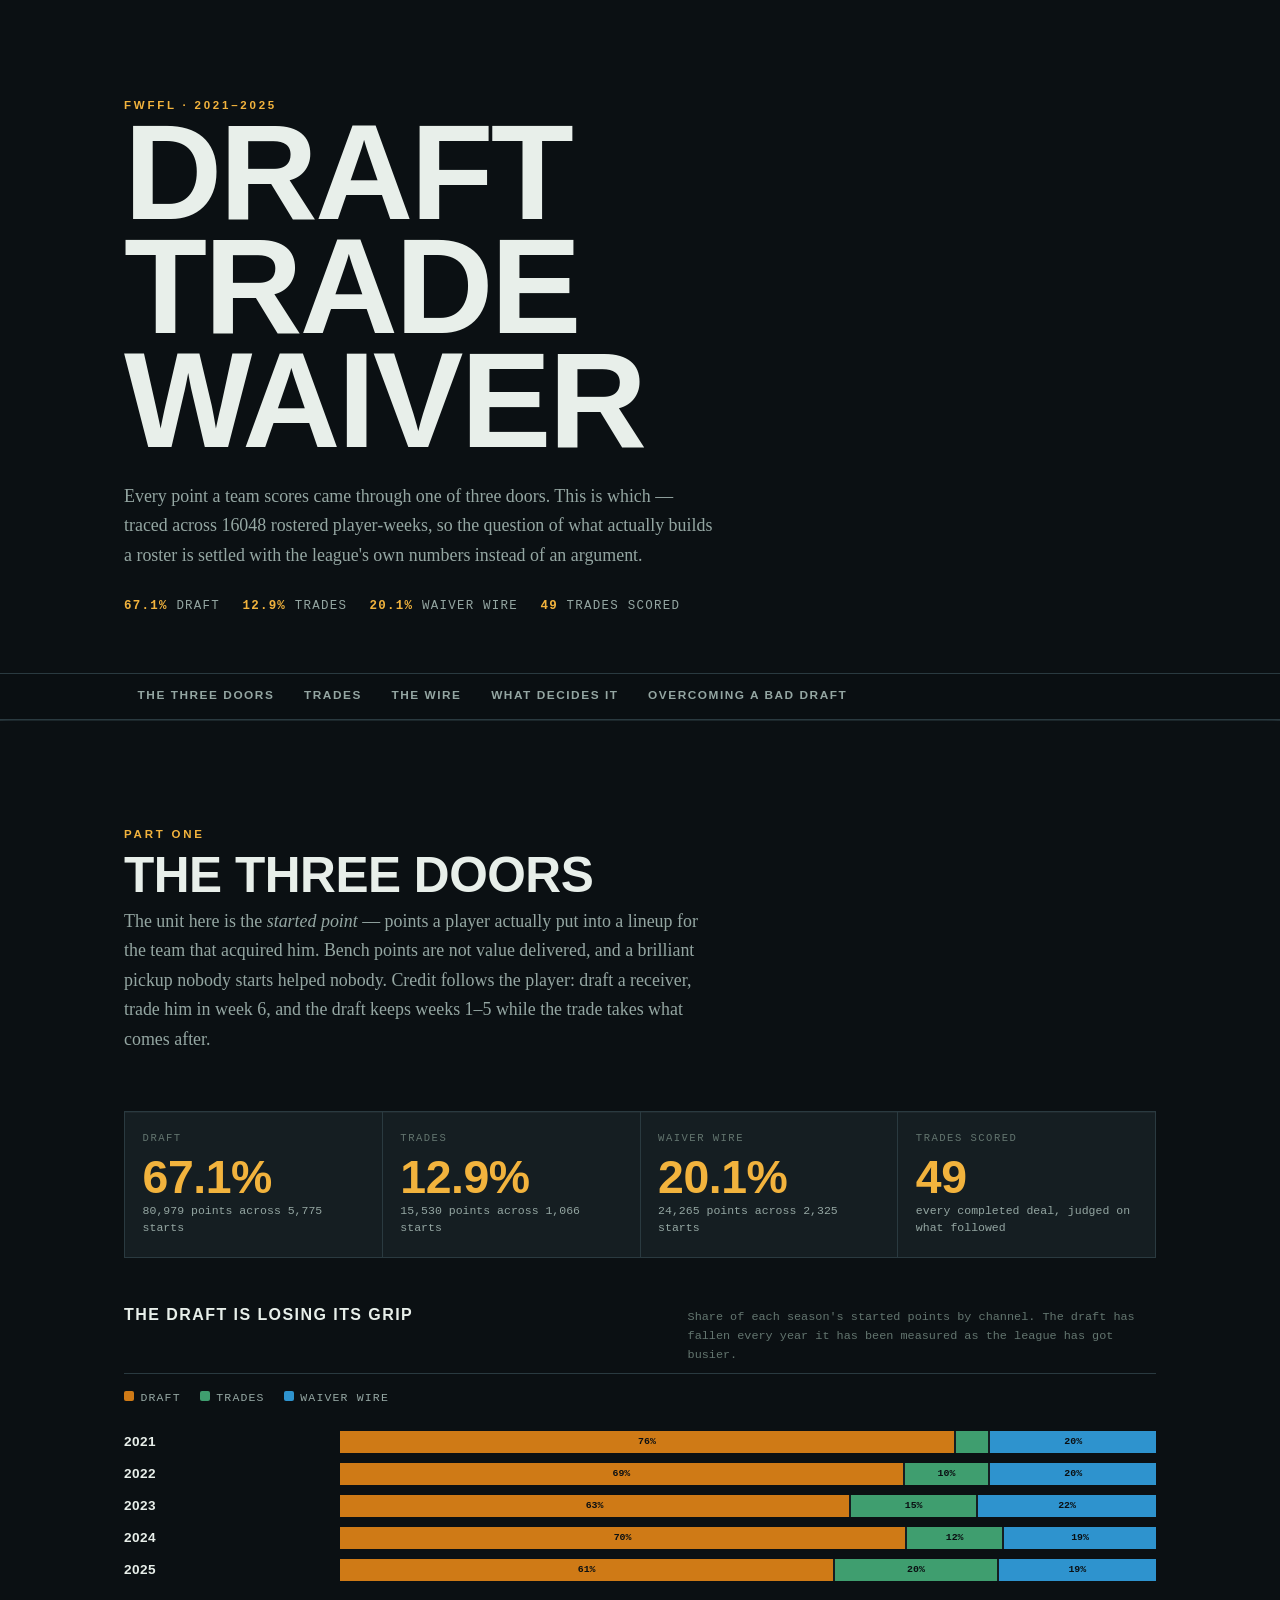
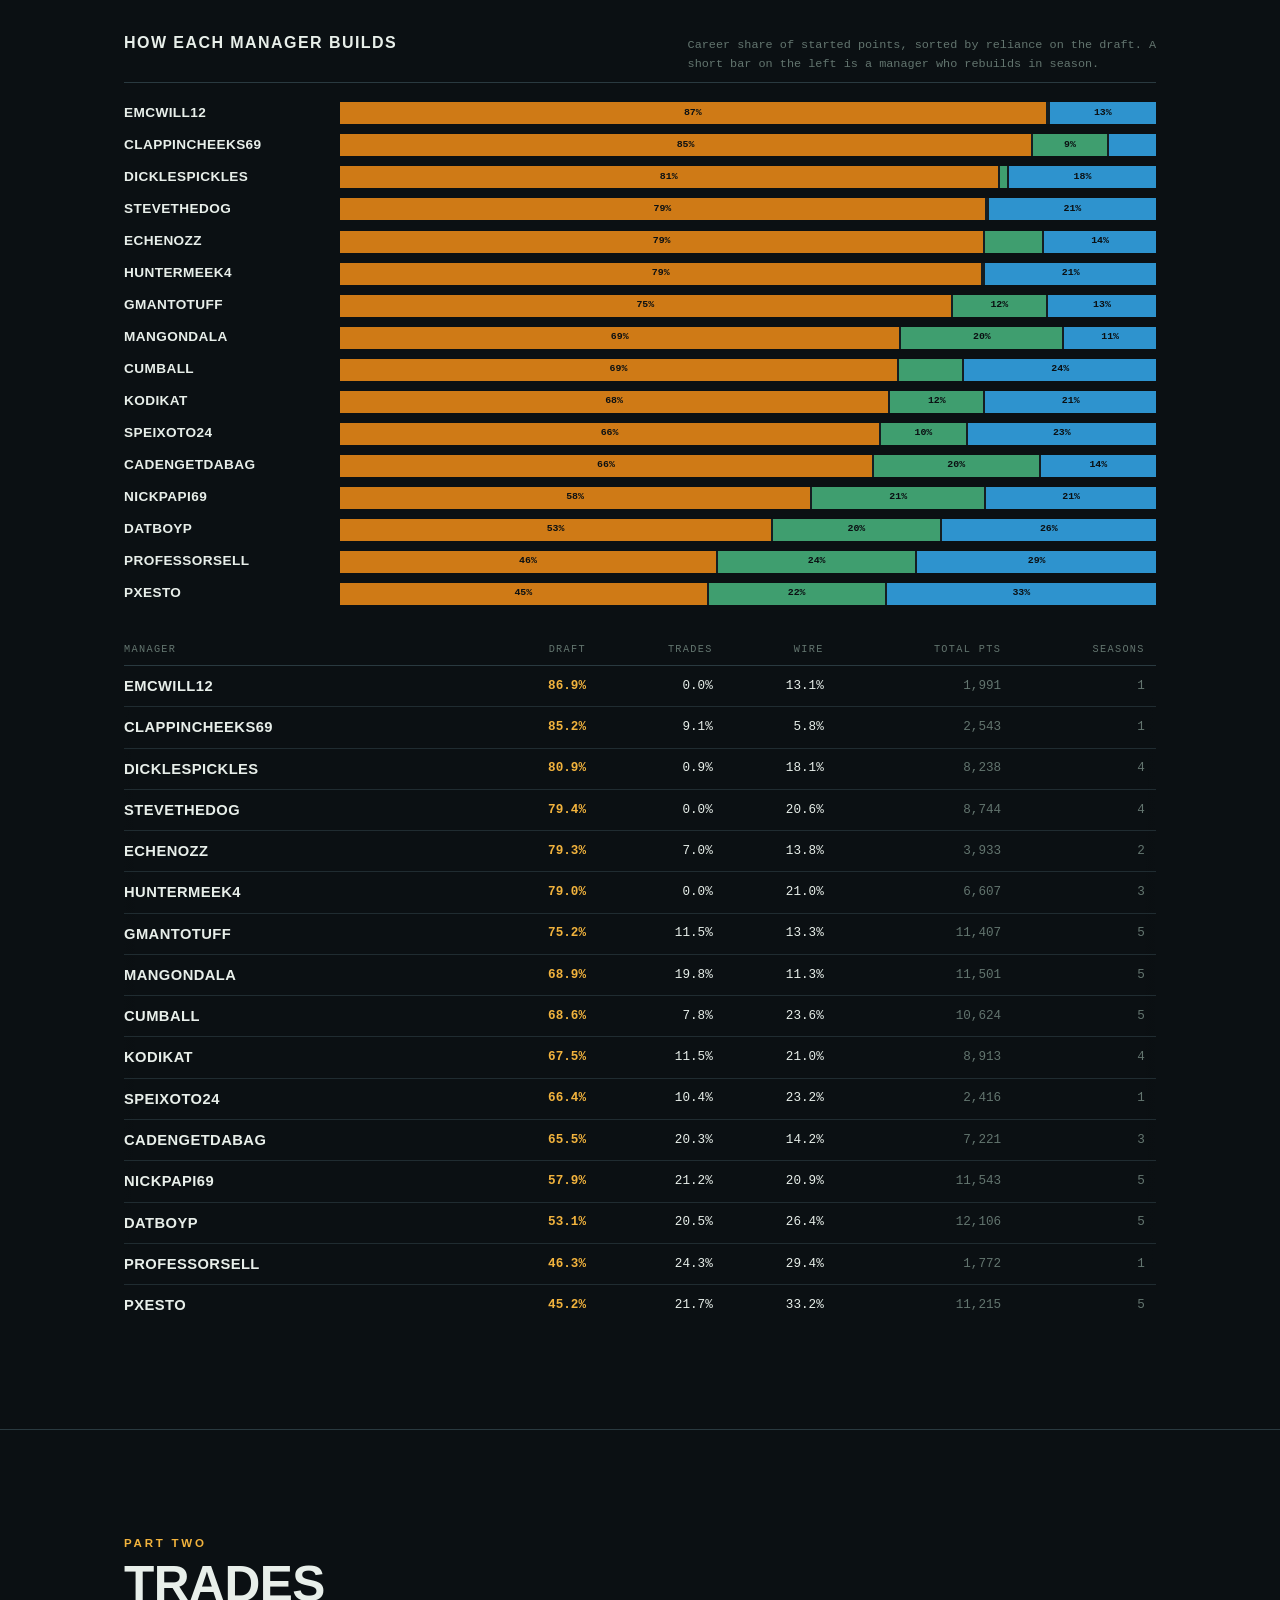
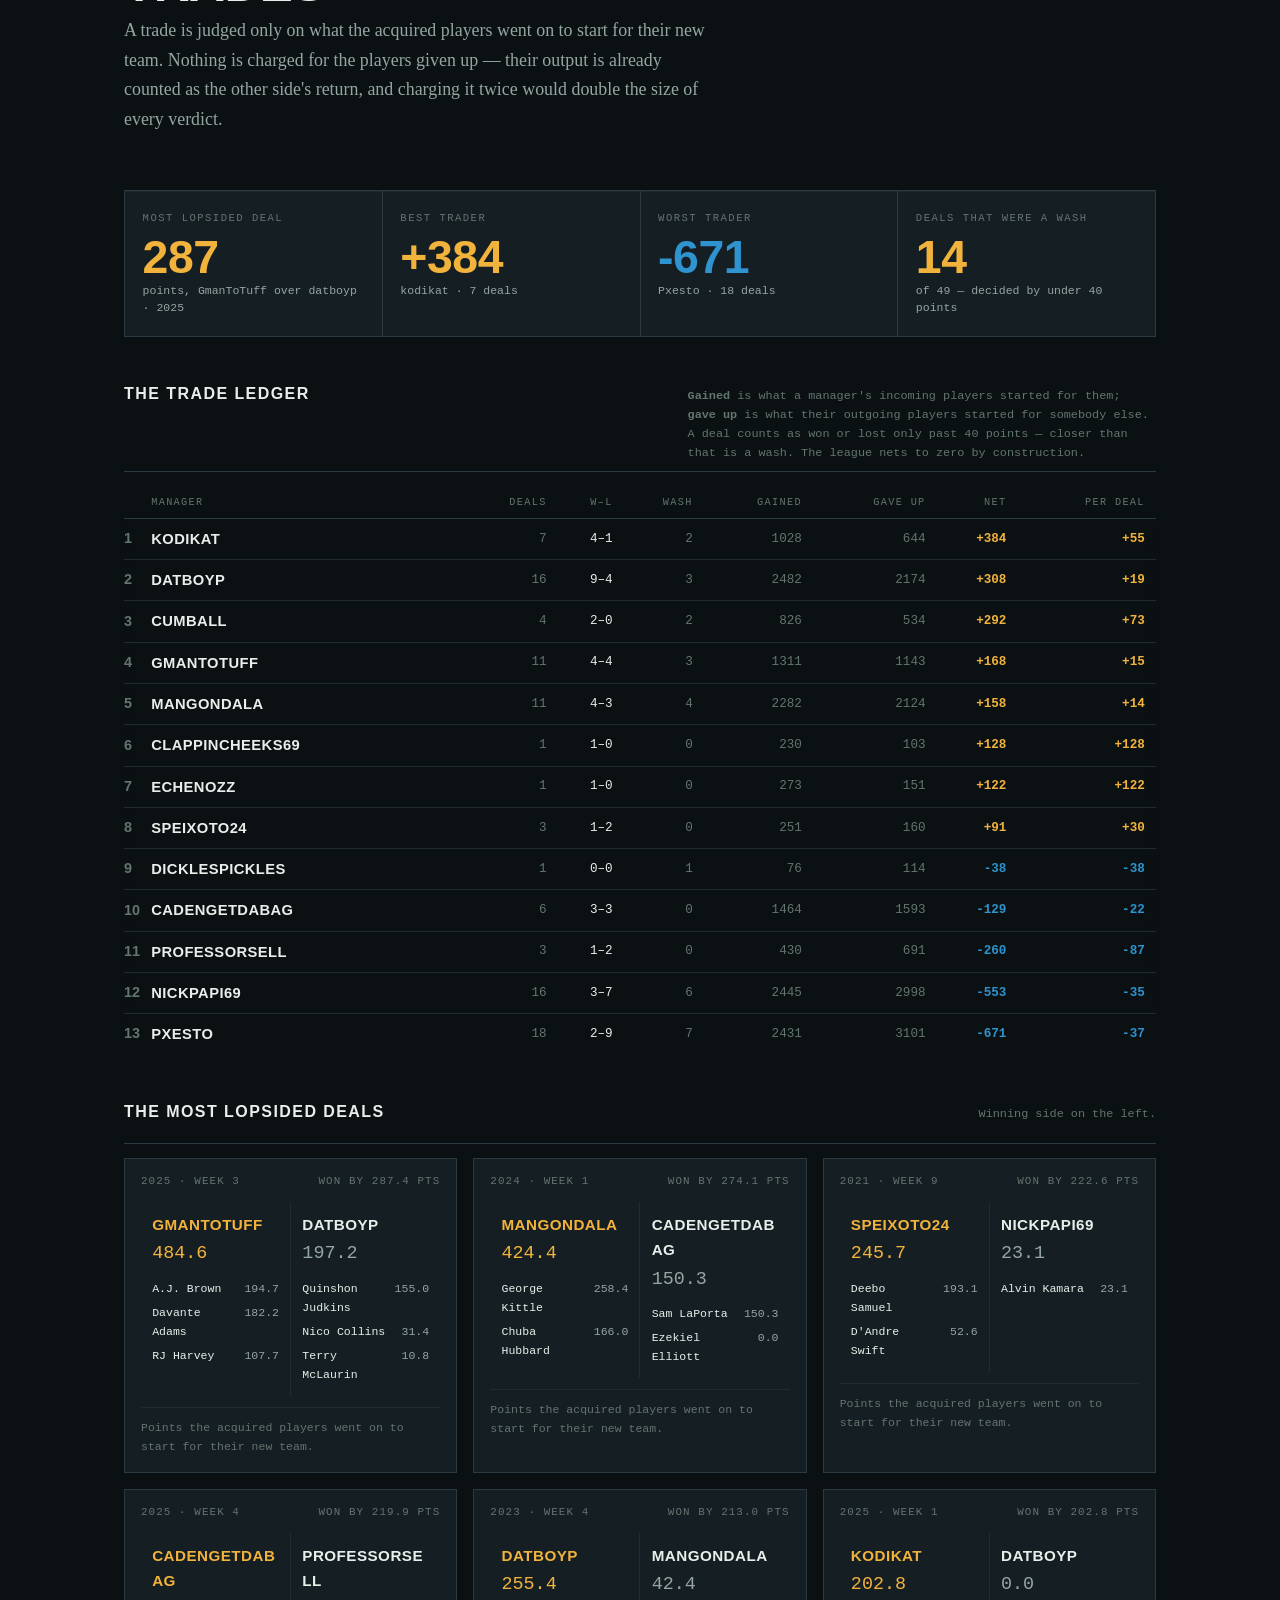
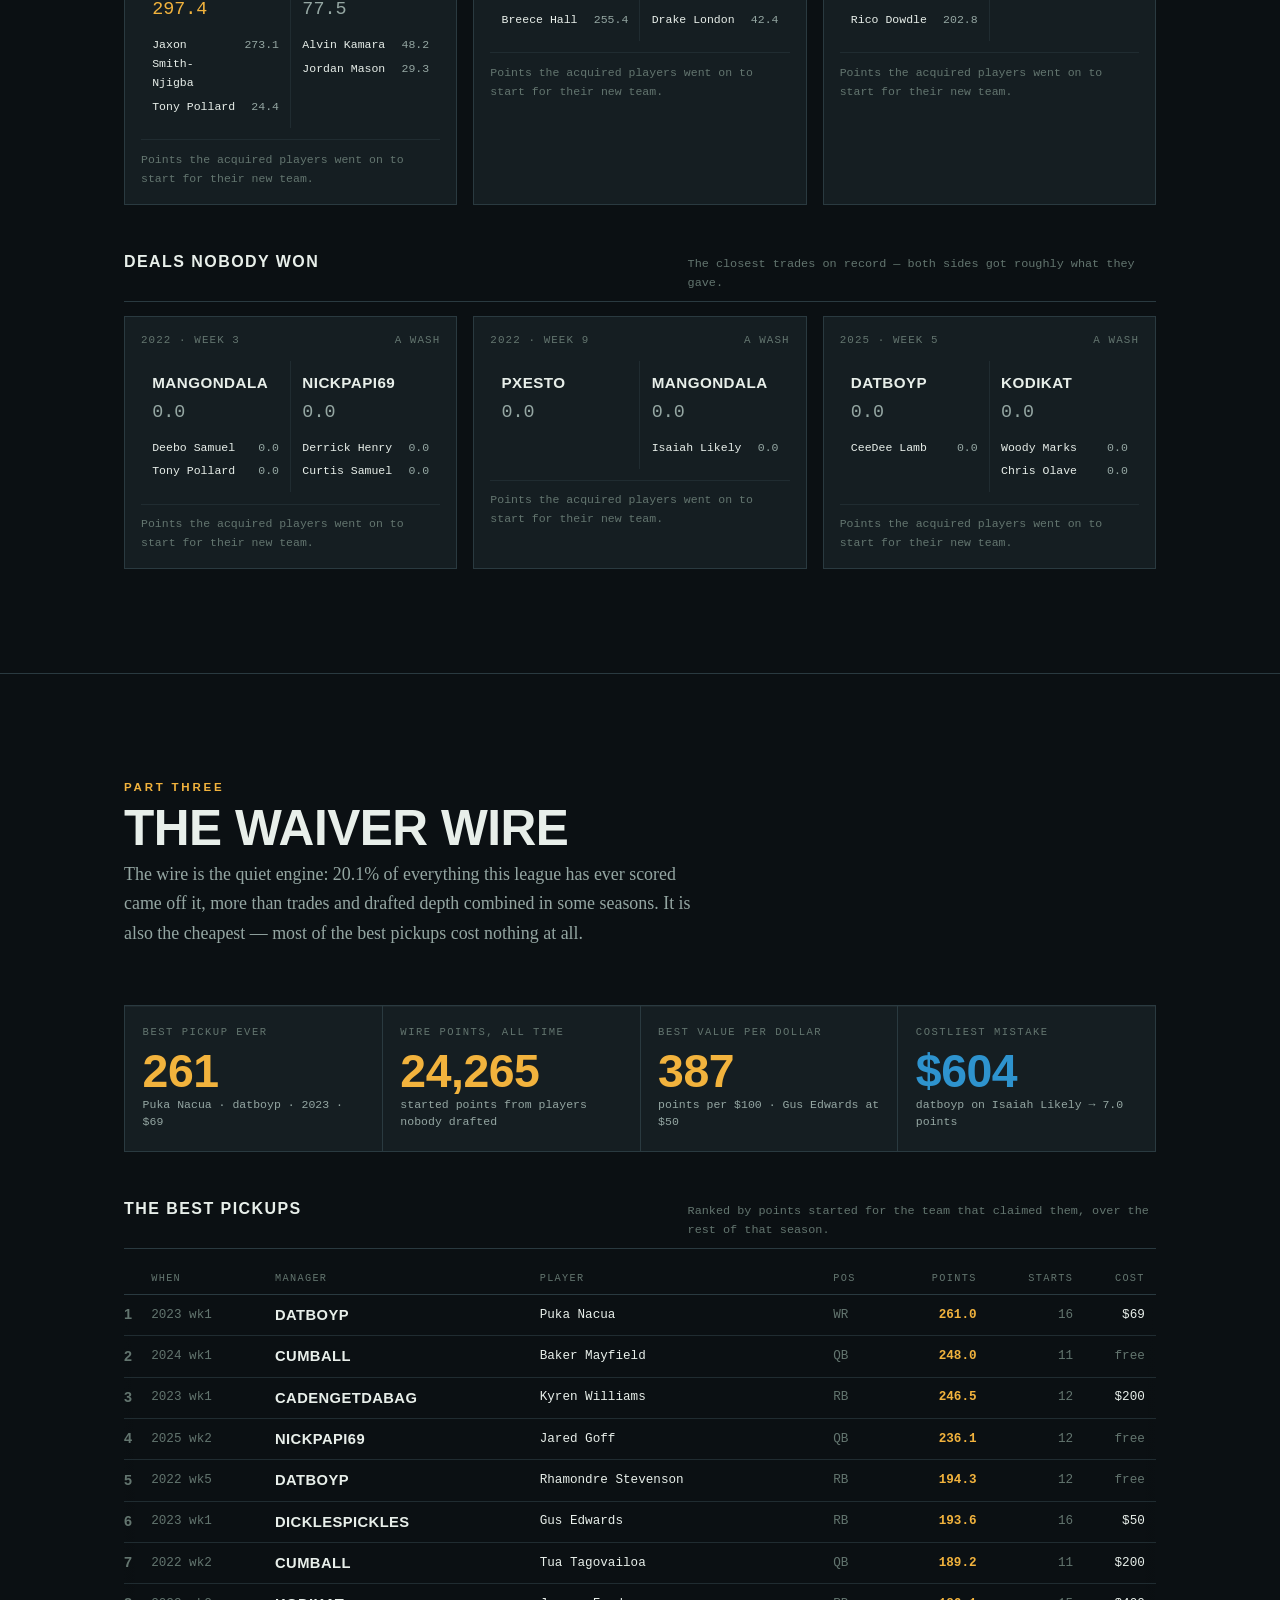
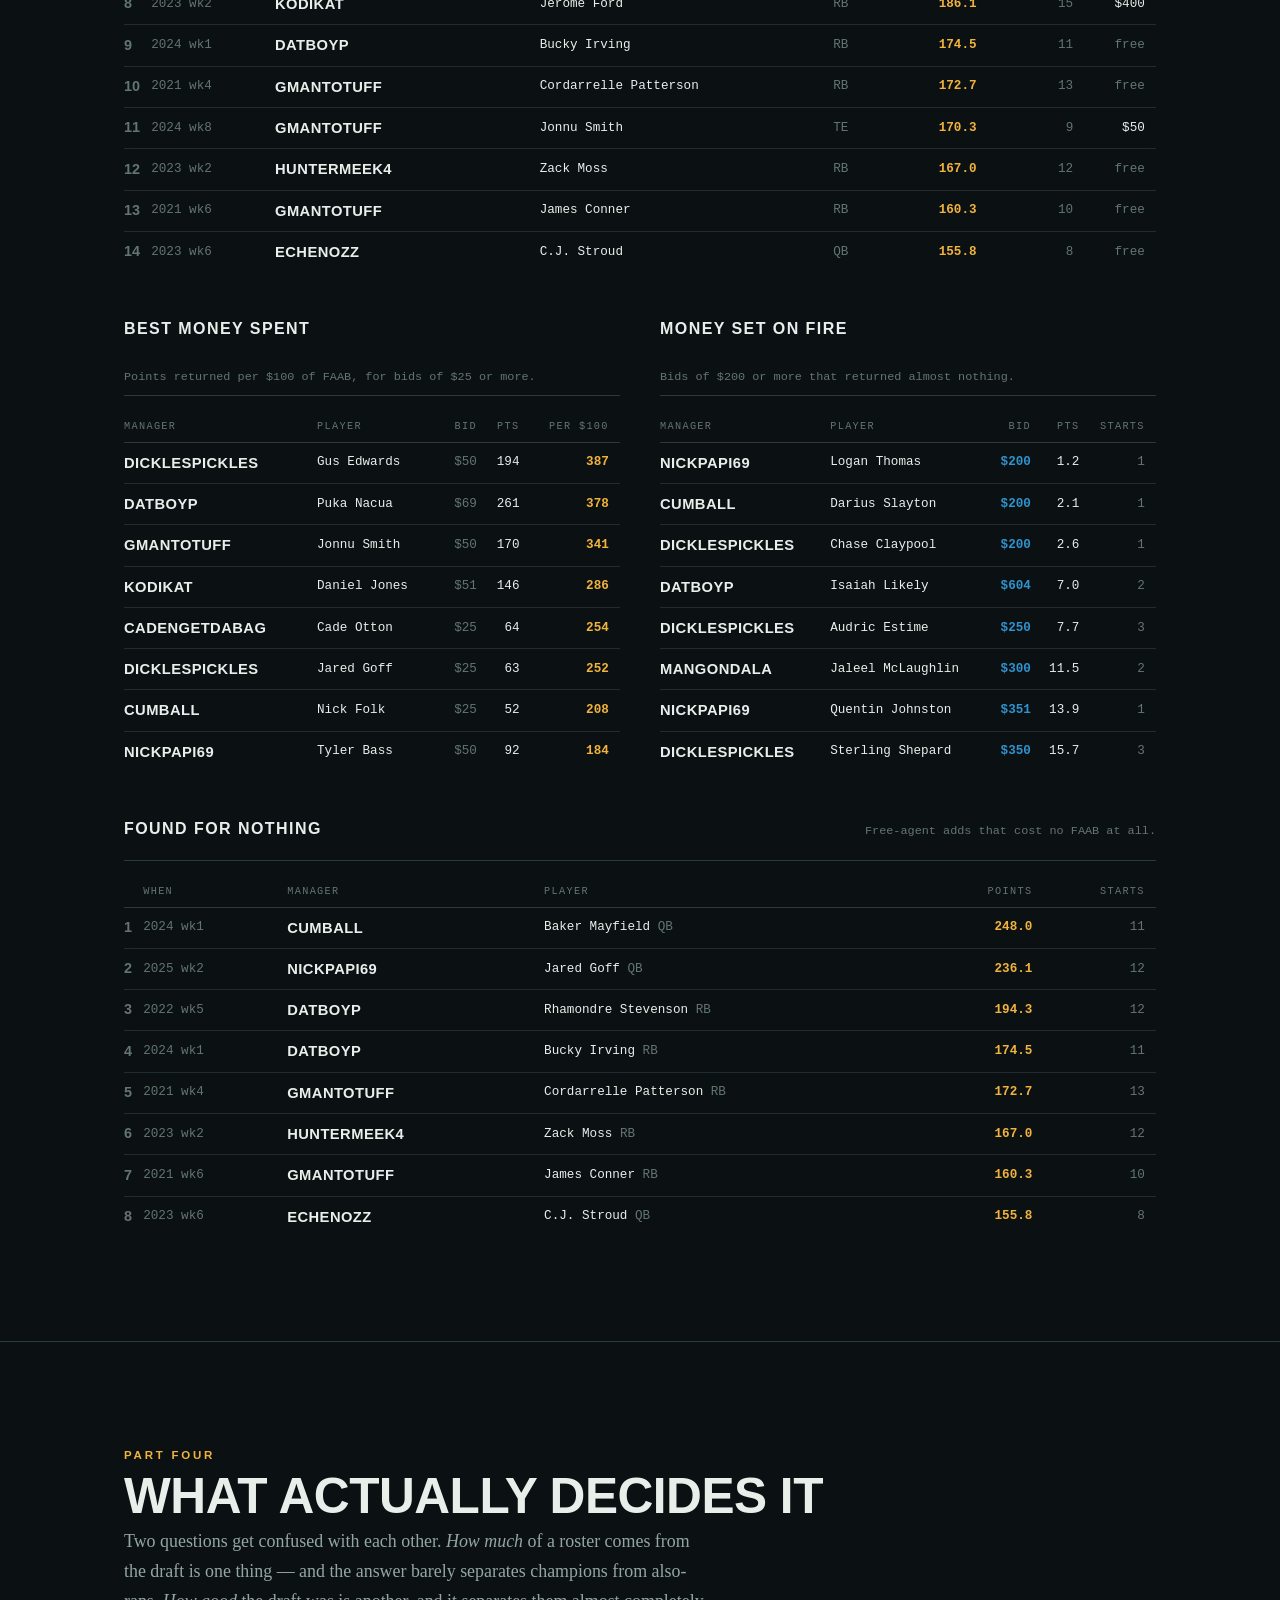
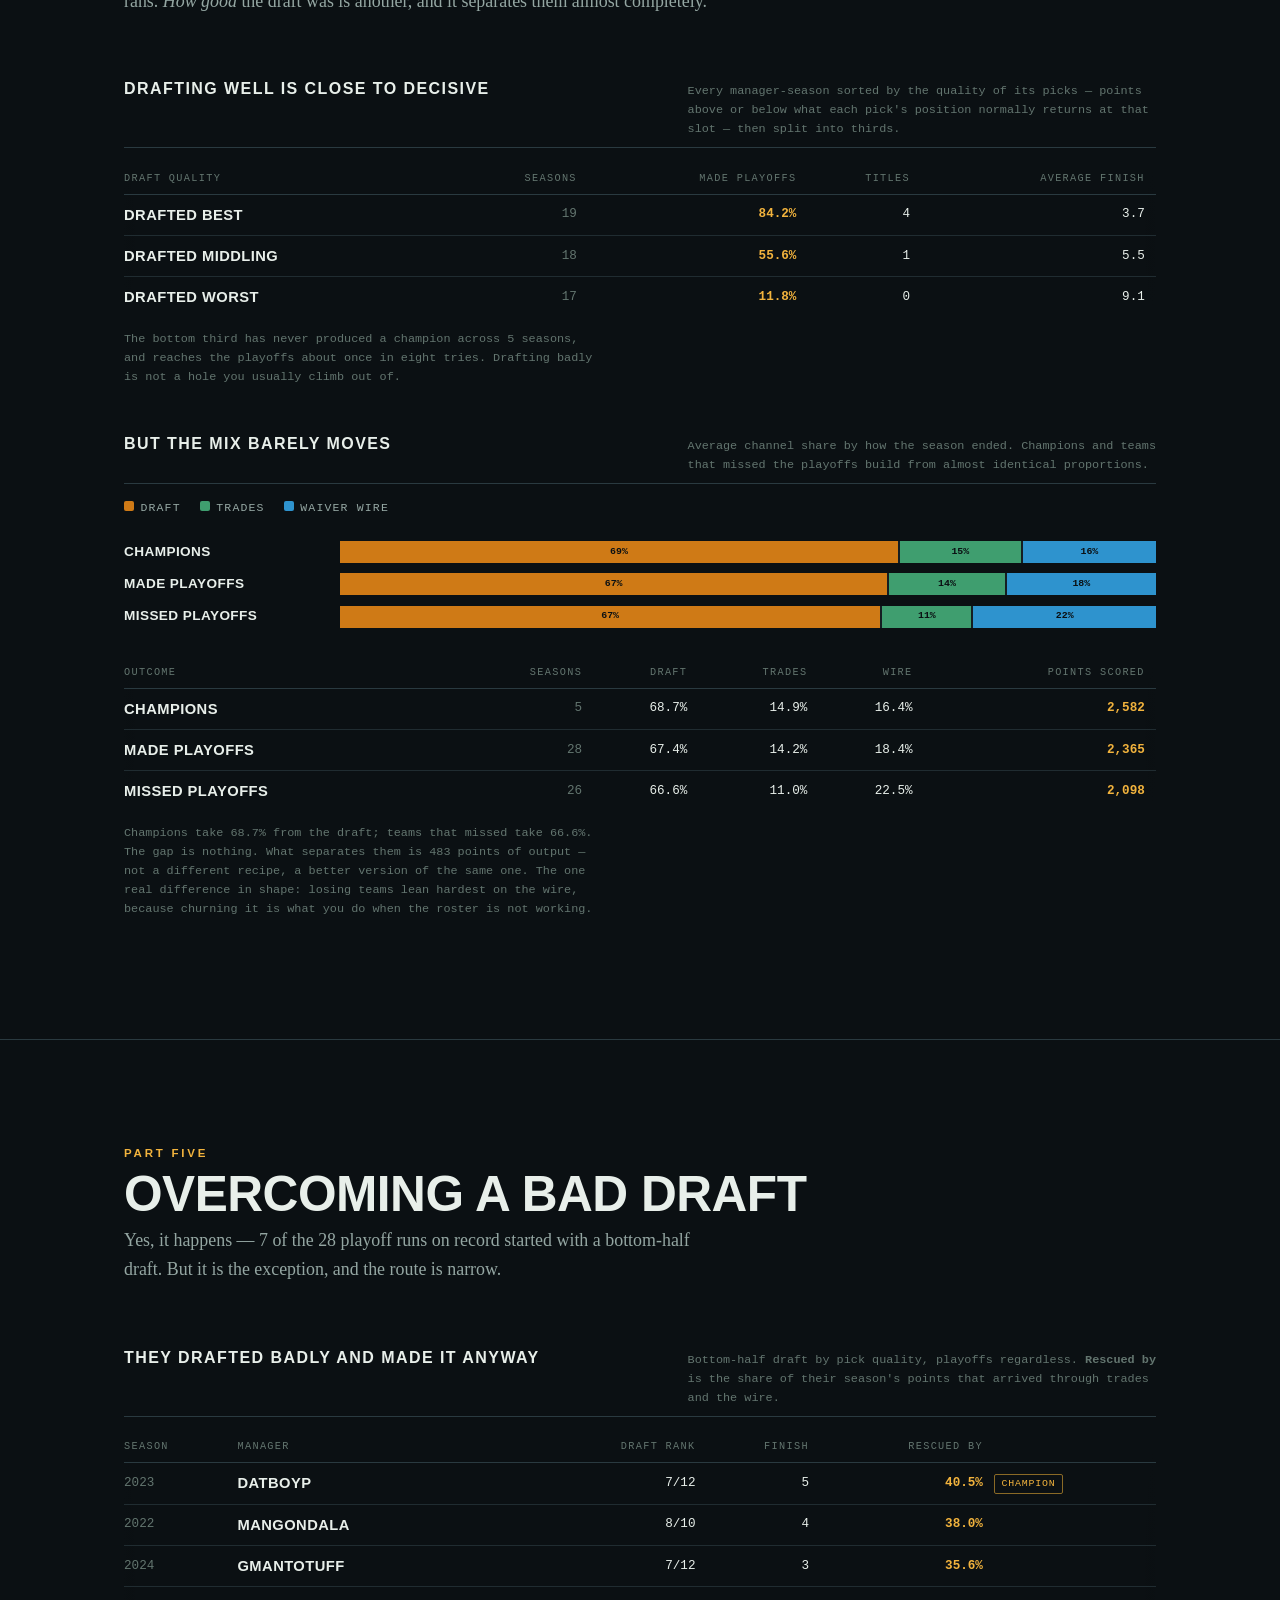
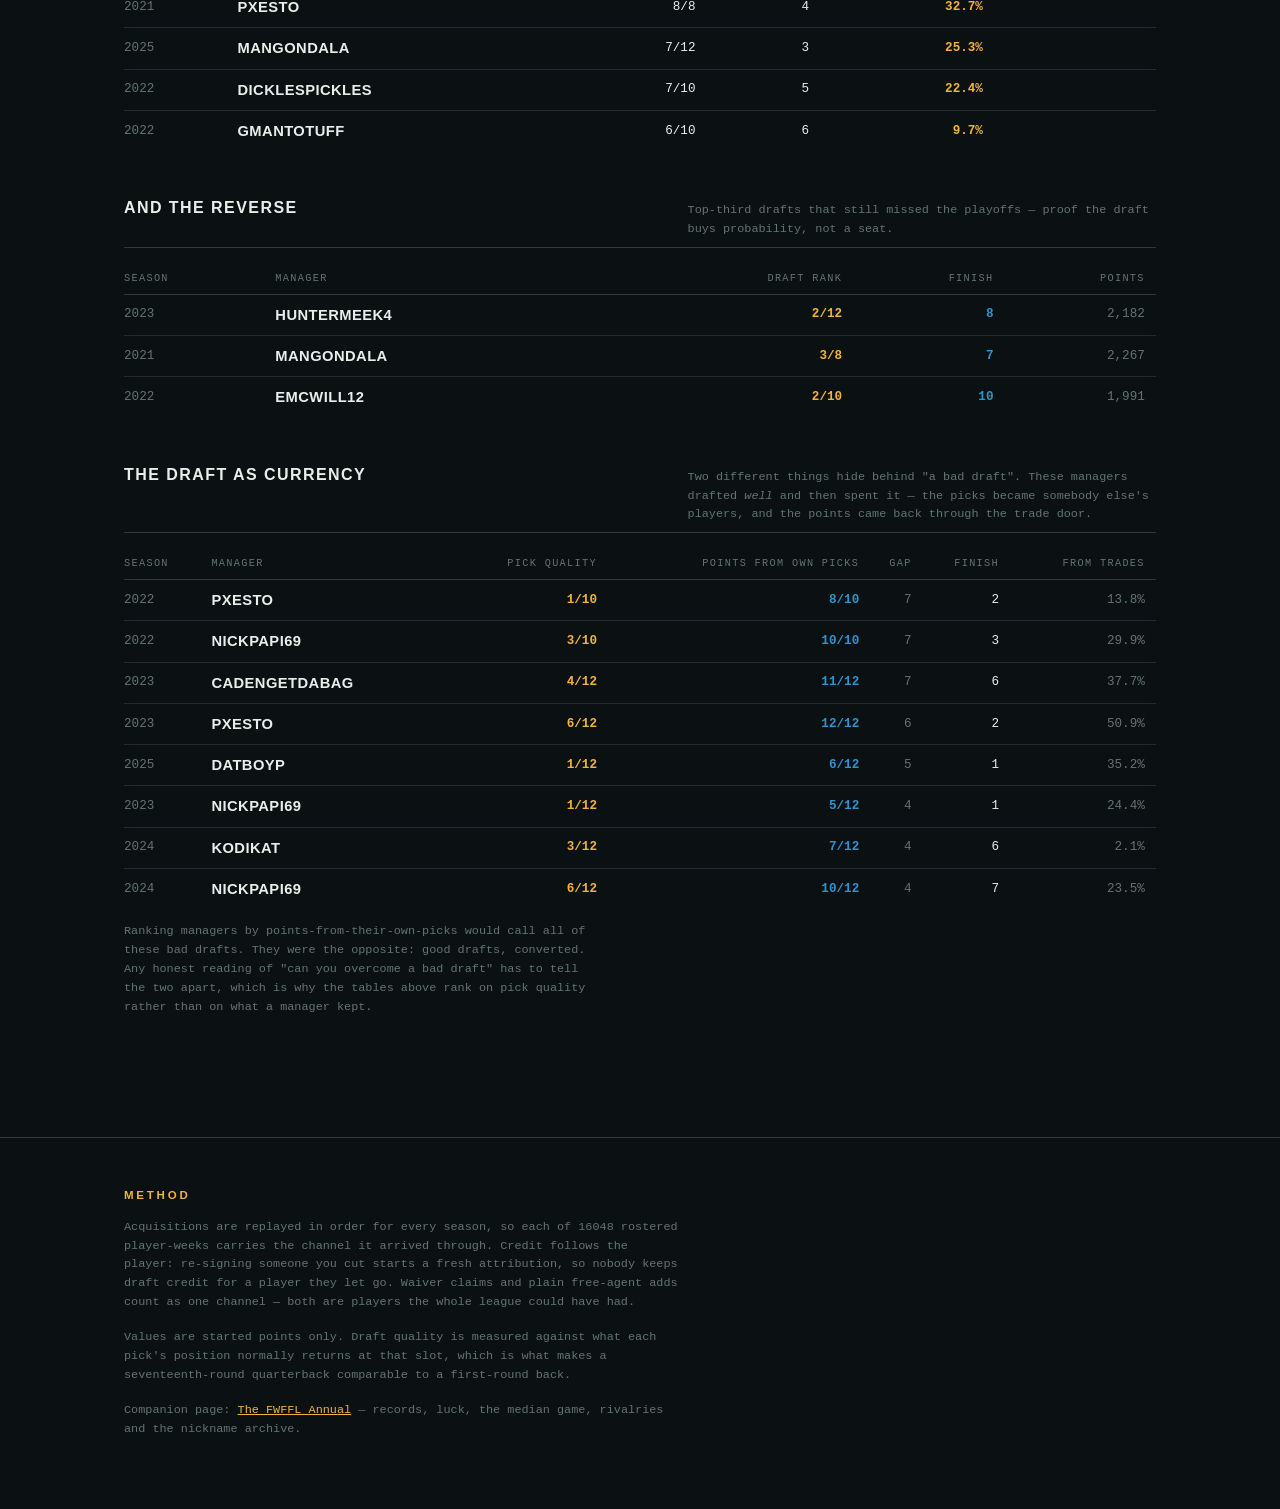
==== docs/building/index.html @ 13bde67d "Add the roster-building page: draft, trades and the waiver wire Replays every season's acquisitions " ====
<!doctype html>
<html lang="en">
<head>
<meta charset="utf-8">
<title>Draft, Trade, Waiver</title>
<meta name="viewport" content="width=device-width, initial-scale=1">
<style>/* ==========================================================================
   FWFFL Annual — one material: a stadium at night.

   Chalk on a green-black ground, championship gold used only where something
   was actually won. This is deliberately single-theme rather than an omission:
   there is no light palette and no `prefers-color-scheme` branch, so the page
   looks the same on every device regardless of the viewer's system setting.

   Because nothing here reacts to the host, every colour — the body background
   included — is painted explicitly from a token. A transparent body would
   borrow the host's ground and put dark text on white.
   ========================================================================== */

:root {
  color-scheme: dark;

  --ground: #0b1013;
  --panel: #151e22;
  --panel-2: #1d282d;
  --line: #2a3a40;
  --line-soft: #202c31;

  --ink: #e8efea;
  --ink-2: #94a6a2;   /* green-biased grey, chosen to sit in the same family */
  --ink-3: #63756f;

  --gold: #f2b33d;
  --gold-dim: #8a6a26;

  /* The three doors a player can come through. Validated as a categorical set
     against the panel surface: adjacent pairs clear the CVD floor, and every
     segment is directly labelled so colour is never the only encoding. */
  --draft: #cf7a16;
  --trade: #3f9e6f;
  --wire: #2e93ce;

  --warm: #cf7a16;    /* diverging pole: above expectation, lucky, ahead */
  --cool: #2e93ce;    /* diverging pole: below expectation, unlucky, behind */
  --mid: #6b7a7e;     /* neutral midpoint */

  --shadow: 0 1px 0 rgb(255 255 255 / 4%) inset;
  --edge: rgb(0 0 0 / 35%);   /* scroll-affordance shadow */

  --measure: 66ch;
  --gutter: clamp(1rem, 4vw, 2.75rem);

  --display: "Helvetica Neue", "Arial Narrow", Arial, system-ui, sans-serif;
  --body: Georgia, "Iowan Old Style", "Times New Roman", serif;
  --data: ui-monospace, "SF Mono", SFMono-Regular, Menlo, Consolas, monospace;
}

* { box-sizing: border-box; }

body {
  margin: 0;
  background: var(--ground);
  color: var(--ink);
  font-family: var(--body);
  font-size: 17px;
  line-height: 1.65;
  -webkit-font-smoothing: antialiased;
}

/* --- type ---------------------------------------------------------------- */

.display,
h1, h2, h3, .eyebrow, .stat-value, .rank {
  font-family: var(--display);
  font-stretch: condensed;
  font-weight: 800;
  text-transform: uppercase;
}

h1 {
  margin: 0;
  font-size: clamp(3.2rem, 13vw, 8.5rem);
  line-height: 0.84;
  letter-spacing: -0.02em;
  text-wrap: balance;
}

h2 {
  margin: 0;
  font-size: clamp(1.9rem, 5vw, 3.1rem);
  line-height: 0.94;
  letter-spacing: -0.01em;
  text-wrap: balance;
}

h3 {
  margin: 0 0 0.6rem;
  font-size: 1rem;
  letter-spacing: 0.09em;
  color: var(--ink);
}

p { margin: 0 0 1rem; max-width: var(--measure); }

.eyebrow {
  font-size: 0.72rem;
  letter-spacing: 0.24em;
  color: var(--gold);
  font-weight: 700;
}

.lede {
  font-size: 1.12rem;
  color: var(--ink-2);
  max-width: var(--measure);
}

.note {
  font-family: var(--data);
  font-size: 0.74rem;
  line-height: 1.6;
  color: var(--ink-3);
  text-transform: none;
  max-width: var(--measure);
}

.num { font-family: var(--data); font-variant-numeric: tabular-nums; }

/* --- shell --------------------------------------------------------------- */

.wrap {
  max-width: 1120px;
  margin: 0 auto;
  padding: 0 var(--gutter);
}

.chapter {
  padding: clamp(3.5rem, 9vw, 6.5rem) 0;
  border-top: 1px solid var(--line);
}

.chapter-head {
  display: flex;
  flex-direction: column;
  gap: 0.5rem;
  margin-bottom: 2.5rem;
}

.block { margin-top: 2.75rem; }

.block-head {
  display: flex;
  align-items: baseline;
  justify-content: space-between;
  gap: 1rem;
  flex-wrap: wrap;
  margin-bottom: 0.9rem;
  padding-bottom: 0.5rem;
  border-bottom: 1px solid var(--line);
}

.block-head p { margin: 0; }

.grid-2 {
  display: grid;
  grid-template-columns: repeat(auto-fit, minmax(min(100%, 340px), 1fr));
  gap: 2.5rem;
}

/* --- hero ---------------------------------------------------------------- */

.hero {
  padding: clamp(3rem, 10vw, 6rem) 0 clamp(2rem, 6vw, 3.5rem);
}

.hero-meta {
  display: flex;
  flex-wrap: wrap;
  gap: 0.5rem 1.4rem;
  margin-top: 1.6rem;
  font-family: var(--data);
  font-size: 0.78rem;
  color: var(--ink-2);
  text-transform: uppercase;
  letter-spacing: 0.1em;
}

.hero-meta b { color: var(--gold); font-weight: 700; }

/* Championship banners: the one deliberately loud thing on the page. */
.banners {
  display: grid;
  grid-template-columns: repeat(auto-fit, minmax(120px, 1fr));
  gap: 0.75rem;
  margin-top: 2.5rem;
}

.banner {
  position: relative;
  padding: 1rem 0.85rem 2rem;
  background: linear-gradient(180deg, var(--panel-2), var(--panel));
  border: 1px solid var(--line);
  border-bottom: none;
  clip-path: polygon(0 0, 100% 0, 100% 100%, 50% 88%, 0 100%);
  text-align: center;
}

.banner .year {
  font-family: var(--display);
  font-stretch: condensed;
  font-weight: 800;
  font-size: 1.45rem;
  color: var(--gold);
  letter-spacing: 0.04em;
}

.banner .who {
  font-family: var(--display);
  font-stretch: condensed;
  font-weight: 700;
  text-transform: uppercase;
  font-size: 0.86rem;
  letter-spacing: 0.05em;
  margin-top: 0.35rem;
  overflow-wrap: anywhere;
}

.banner .team {
  font-family: var(--data);
  font-size: 0.64rem;
  color: var(--ink-3);
  margin-top: 0.3rem;
  text-transform: none;
  overflow-wrap: anywhere;
}

.banner.pending { opacity: 0.5; }
.banner.pending .year { color: var(--ink-3); }

/* --- nav ----------------------------------------------------------------- */

.nav {
  position: sticky;
  top: 0;
  z-index: 20;
  background: color-mix(in srgb, var(--ground) 92%, transparent);
  backdrop-filter: blur(8px);
  border-top: 1px solid var(--line);
  border-bottom: 1px solid var(--line);
}

.nav ul {
  display: flex;
  gap: 0.15rem;
  margin: 0;
  padding: 0;
  list-style: none;
  overflow-x: auto;
  scrollbar-width: thin;
}

.nav a {
  display: block;
  padding: 0.75rem 0.85rem;
  font-family: var(--display);
  font-stretch: condensed;
  font-weight: 700;
  text-transform: uppercase;
  font-size: 0.74rem;
  letter-spacing: 0.13em;
  color: var(--ink-2);
  text-decoration: none;
  white-space: nowrap;
  border-bottom: 2px solid transparent;
}

.nav a:hover,
.nav a:focus-visible { color: var(--ink); border-bottom-color: var(--gold-dim); }

/* --- stat tiles ---------------------------------------------------------- */

.tiles {
  display: grid;
  grid-template-columns: repeat(auto-fit, minmax(min(100%, 200px), 1fr));
  gap: 1px;
  background: var(--line);
  border: 1px solid var(--line);
  margin-bottom: 2.5rem;
}

.tile {
  background: var(--panel);
  padding: 1.15rem 1.1rem 1.25rem;
  box-shadow: var(--shadow);
}

.tile .label {
  font-family: var(--data);
  font-size: 0.66rem;
  text-transform: uppercase;
  letter-spacing: 0.14em;
  color: var(--ink-3);
}

.stat-value {
  font-size: clamp(2rem, 5.5vw, 2.9rem);
  line-height: 1;
  margin: 0.4rem 0 0.2rem;
  font-variant-numeric: tabular-nums;
  color: var(--gold);
  letter-spacing: -0.01em;
}

.tile .sub {
  font-family: var(--data);
  font-size: 0.72rem;
  color: var(--ink-2);
  line-height: 1.45;
}

/* --- tables -------------------------------------------------------------- */

/* Grid and flex children default to min-width:auto, which lets a wide table
   push the whole page wider than the viewport — the classic cause of a page
   that scrolls sideways on a phone. Every container that can hold a table has
   to be told it may shrink. */
.grid-2 > *,
.tiles > *,
.cards > *,
.diverge-row > *,
.range-row > *,
.timeline-row > *,
.block > *,
.block-head > * { min-width: 0; }

.scroll {
  overflow-x: auto;
  max-width: 100%;
  -webkit-overflow-scrolling: touch;
  /* Edge shadows that appear only when there is more table to reach. The
     `local` layers mask the `scroll` layers once you hit either end. */
  background:
    linear-gradient(to right, var(--ground), transparent) left / 28px 100% no-repeat local,
    linear-gradient(to left, var(--ground), transparent) right / 28px 100% no-repeat local,
    radial-gradient(farthest-side at 0 50%, var(--edge), transparent) left / 12px 100% no-repeat scroll,
    radial-gradient(farthest-side at 100% 50%, var(--edge), transparent) right / 12px 100% no-repeat scroll;
}

table.sheet {
  width: 100%;
  border-collapse: collapse;
  font-family: var(--data);
  font-size: 0.79rem;
  font-variant-numeric: tabular-nums;
}

.sheet th {
  text-align: left;
  padding: 0.45rem 0.7rem 0.45rem 0;
  font-weight: 400;
  font-size: 0.64rem;
  text-transform: uppercase;
  letter-spacing: 0.13em;
  color: var(--ink-3);
  border-bottom: 1px solid var(--line);
  white-space: nowrap;
}

.sheet td {
  padding: 0.5rem 0.7rem 0.5rem 0;
  border-bottom: 1px solid var(--line-soft);
  vertical-align: middle;
}

.sheet tr:last-child td { border-bottom: none; }
.sheet tbody tr:hover td { background: var(--panel); }

.sheet .r { text-align: right; }
.sheet .name { font-family: var(--display); font-stretch: condensed; font-weight: 700;
  text-transform: uppercase; letter-spacing: 0.03em; font-size: 0.92rem; white-space: nowrap; }
.sheet .dim { color: var(--ink-3); }
.sheet .when { white-space: nowrap; }
.sheet .big { color: var(--gold); font-weight: 600; }
.sheet .cool { color: var(--cool); font-weight: 600; }
.stat-value.cool { color: var(--cool); }

.rank {
  color: var(--ink-3);
  font-size: 0.9rem;
  width: 2ch;
}

.pill {
  display: inline-block;
  padding: 0.05rem 0.4rem;
  border: 1px solid var(--line);
  border-radius: 2px;
  font-size: 0.62rem;
  letter-spacing: 0.08em;
  color: var(--ink-2);
  text-transform: uppercase;
}

.pill.gold { border-color: var(--gold-dim); color: var(--gold); }

/* --- bars ---------------------------------------------------------------- */

/* Diverging: warm right of the centre line, cool left. Every bar is directly
   labelled, so colour is never the only encoding. */
.diverge { display: grid; gap: 1px; }

.diverge-row {
  display: grid;
  grid-template-columns: minmax(7rem, 1fr) 3fr minmax(4rem, auto);
  align-items: center;
  gap: 0.75rem;
  padding: 0.28rem 0;
}

.diverge-row .who {
  font-family: var(--display);
  font-stretch: condensed;
  font-weight: 700;
  text-transform: uppercase;
  font-size: 0.85rem;
  letter-spacing: 0.03em;
  overflow-wrap: anywhere;
}

.track {
  position: relative;
  height: 15px;
  background: var(--panel);
  border-left: 1px solid var(--line);
  border-right: 1px solid var(--line);
}

.track::before {
  content: "";
  position: absolute;
  left: 50%;
  top: -2px;
  bottom: -2px;
  width: 1px;
  background: var(--mid);
}

.track .fill {
  position: absolute;
  top: 2px;
  bottom: 2px;
  border-radius: 2px;
}

.fill.pos { left: 50%; background: var(--warm); }
.fill.neg { right: 50%; background: var(--cool); }

.diverge-row .val {
  font-family: var(--data);
  font-size: 0.76rem;
  font-variant-numeric: tabular-nums;
  text-align: right;
  color: var(--ink-2);
}

/* Single-hue magnitude meter, used inside table cells. */
.meter {
  position: relative;
  height: 6px;
  min-width: 60px;
  background: var(--panel-2);
  border-radius: 3px;
  overflow: hidden;
}

.meter span {
  position: absolute;
  inset: 0 auto 0 0;
  background: var(--warm);
  border-radius: 3px;
}

/* Range strip: floor — average — ceiling, one row per manager. */
.range-row {
  display: grid;
  grid-template-columns: minmax(7rem, 1fr) 3fr minmax(9rem, auto);
  align-items: center;
  gap: 0.75rem;
  padding: 0.3rem 0;
}

.range-track {
  position: relative;
  height: 16px;
  background: var(--panel);
  border-radius: 2px;
}

.range-span {
  position: absolute;
  top: 6px;
  height: 4px;
  background: var(--mid);
  border-radius: 2px;
  opacity: 0.55;
}

.range-dot {
  position: absolute;
  top: 3px;
  width: 10px;
  height: 10px;
  margin-left: -5px;
  border-radius: 50%;
  background: var(--warm);
  box-shadow: 0 0 0 2px var(--panel);
}

/* --- record string ------------------------------------------------------- */

.record {
  display: inline-flex;
  flex-wrap: wrap;
  gap: 1px;
  font-family: var(--data);
  font-size: 0.58rem;
  line-height: 1;
}

.record i {
  display: grid;
  place-items: center;
  width: 11px;
  height: 13px;
  font-style: normal;
  color: var(--ink-3);
  background: var(--panel-2);
}

.record i.w { color: var(--ground); background: var(--gold); font-weight: 700; }

/* --- cards --------------------------------------------------------------- */

.cards {
  display: grid;
  grid-template-columns: repeat(auto-fit, minmax(min(100%, 260px), 1fr));
  gap: 1rem;
}

.card {
  background: var(--panel);
  border: 1px solid var(--line);
  padding: 1rem 1.1rem 1.1rem;
}

.card h4 {
  margin: 0 0 0.5rem;
  font-family: var(--display);
  font-stretch: condensed;
  font-weight: 800;
  text-transform: uppercase;
  font-size: 1rem;
  letter-spacing: 0.04em;
}

.card .meta {
  font-family: var(--data);
  font-size: 0.7rem;
  color: var(--ink-3);
  margin-bottom: 0.6rem;
}

.bidlist { list-style: none; margin: 0; padding: 0; font-family: var(--data); font-size: 0.74rem; }
.bidlist li { display: flex; justify-content: space-between; gap: 1rem;
  padding: 0.22rem 0; border-bottom: 1px solid var(--line-soft); }
.bidlist li:last-child { border-bottom: none; }
.bidlist .winner { color: var(--gold); }
.bidlist .flag { color: var(--cool); }

/* --- nicknames ----------------------------------------------------------- */

.nick-group { margin-bottom: 1.75rem; }

.nick-group > .who {
  font-family: var(--display);
  font-stretch: condensed;
  font-weight: 800;
  text-transform: uppercase;
  font-size: 1.05rem;
  letter-spacing: 0.05em;
  padding-bottom: 0.35rem;
  border-bottom: 1px solid var(--line);
  margin-bottom: 0.7rem;
  display: flex;
  justify-content: space-between;
  align-items: baseline;
  gap: 1rem;
}

.nick-group > .who span { font-family: var(--data); font-size: 0.66rem;
  color: var(--ink-3); font-weight: 400; letter-spacing: 0.1em; }

.nicks { display: flex; flex-wrap: wrap; gap: 0.4rem; }

.nick {
  border: 1px solid var(--line);
  background: var(--panel);
  padding: 0.35rem 0.6rem;
  max-width: 100%;
}

.nick b {
  display: block;
  font-family: var(--body);
  font-style: italic;
  font-weight: 400;
  font-size: 0.94rem;
  color: var(--gold);
  overflow-wrap: anywhere;
}

.nick span {
  font-family: var(--data);
  font-size: 0.63rem;
  color: var(--ink-3);
  overflow-wrap: anywhere;
}

/* --- timeline ------------------------------------------------------------ */

.timeline { display: grid; gap: 0.55rem; }

.timeline-row {
  display: grid;
  grid-template-columns: minmax(6.5rem, auto) 1fr;
  gap: 1rem;
  align-items: start;
  padding-bottom: 0.55rem;
  border-bottom: 1px solid var(--line-soft);
}

.timeline-row .who {
  font-family: var(--display);
  font-stretch: condensed;
  font-weight: 700;
  text-transform: uppercase;
  font-size: 0.88rem;
  letter-spacing: 0.03em;
  overflow-wrap: anywhere;
}

.names { display: flex; flex-wrap: wrap; gap: 0.3rem 0.55rem;
  font-family: var(--data); font-size: 0.73rem; }

.names em { font-style: normal; color: var(--ink-3); }
.names s { text-decoration: none; color: var(--ink-2); }
.names .now { color: var(--gold); }

/* --- matrix -------------------------------------------------------------- */

table.matrix { border-collapse: collapse; font-family: var(--data);
  font-size: 0.68rem; font-variant-numeric: tabular-nums; }

.matrix th {
  font-weight: 400;
  color: var(--ink-3);
  text-transform: uppercase;
  letter-spacing: 0.06em;
  padding: 0.3rem 0.35rem;
  white-space: nowrap;
}

.matrix th.side { text-align: right; }

.matrix th.top {
  writing-mode: vertical-rl;
  transform: rotate(180deg);
  height: 8.5rem;
  vertical-align: bottom;
  padding: 0.3rem 0.1rem;
}

.matrix td {
  padding: 0.28rem 0.35rem;
  text-align: center;
  border: 1px solid var(--line-soft);
  min-width: 2.8rem;
}

.matrix td.self { background: var(--panel-2); color: var(--ink-3); }
.matrix td.up { color: var(--warm); }
.matrix td.down { color: var(--cool); }
.matrix td.none { color: var(--ink-3); }

/* --- footer -------------------------------------------------------------- */

.foot {
  padding: 3rem 0 4rem;
  border-top: 1px solid var(--line);
  color: var(--ink-3);
}

.foot .note { max-width: 78ch; }

a { color: var(--gold); }
:focus-visible { outline: 2px solid var(--gold); outline-offset: 2px; }

/* ==========================================================================
   Phones. This is where the page is actually read, so it gets real layout
   decisions rather than a scaled-down desktop: the least important columns
   leave, the two chart forms stack their label above the bar, and anything
   still too wide keeps its identity column pinned while the rest scrolls.
   ========================================================================== */

@media (max-width: 720px) {
  body { font-size: 16px; }

  .chapter { padding: 3rem 0; }
  .block { margin-top: 2rem; }
  .grid-2 { gap: 2rem; }

  /* Columns marked optional carry detail, not the point of the table. */
  .sheet .opt { display: none; }

  .sheet { font-size: 0.72rem; }
  .sheet th, .sheet td { padding-right: 0.45rem; }
  .sheet .name { font-size: 0.82rem; }

  /* Opponent names are the one field long enough to push a score off-screen.
     Clipping the name keeps the scoreline — the point of the row — visible. */
  .sheet .opp {
    max-width: 9ch;
    overflow: hidden;
    text-overflow: ellipsis;
    white-space: nowrap;
  }

  /* No sticky identity column here: `.name` is rarely the first cell, so
     pinning it would slide it over the columns to its left. Trimming the
     optional columns above is what keeps these tables inside the screen. */

  .tiles { grid-template-columns: repeat(auto-fit, minmax(min(100%, 140px), 1fr)); }
  .tile { padding: 0.9rem 0.85rem 1rem; }
  .stat-value { font-size: clamp(1.7rem, 9vw, 2.3rem); }

  .banners { grid-template-columns: repeat(auto-fit, minmax(105px, 1fr)); gap: 0.5rem; }
  .banner { padding: 0.8rem 0.5rem 1.7rem; }
  .banner .year { font-size: 1.2rem; }
  .banner .who { font-size: 0.78rem; }

  /* Bigger tap targets, and the rail snaps so chapters land cleanly. */
  .nav ul { scroll-snap-type: x proximity; }
  .nav a { padding: 0.95rem 0.8rem; scroll-snap-align: start; }

  .matrix th.side {
    position: sticky;
    left: 0;
    background: var(--ground);
    z-index: 2;
    box-shadow: 1px 0 0 var(--line-soft);
  }
  .matrix th.top { height: 7rem; }
  .matrix td { min-width: 2.4rem; padding: 0.25rem 0.2rem; }

  .nick-group > .who { font-size: 0.95rem; }
  .timeline-row { grid-template-columns: 1fr; gap: 0.25rem; }
}

/* Both chart forms put the label and value on one line, the bar on the next,
   so the bar keeps its full width instead of being squeezed into a third. */
@media (max-width: 620px) {
  .diverge-row,
  .range-row {
    grid-template-columns: 1fr auto;
    grid-template-areas: "who val" "track track";
    row-gap: 0.3rem;
    padding: 0.5rem 0;
    border-bottom: 1px solid var(--line-soft);
  }

  .diverge-row .who, .range-row .who { grid-area: who; }
  .diverge-row .val, .range-row .val { grid-area: val; }
  .diverge-row .track, .range-row .range-track { grid-area: track; }
}

@media (prefers-reduced-motion: reduce) {
  * { animation: none !important; transition: none !important; scroll-behavior: auto !important; }
}

html { scroll-behavior: smooth; }


/* ==========================================================================
   Roster-building page: channel mixes and two-sided trade cards.
   ========================================================================== */

.legend {
  display: flex;
  flex-wrap: wrap;
  gap: 0.4rem 1.2rem;
  font-family: var(--data);
  font-size: 0.72rem;
  text-transform: uppercase;
  letter-spacing: 0.1em;
  color: var(--ink-2);
  margin-bottom: 1.2rem;
}

.legend i {
  display: inline-block;
  width: 10px;
  height: 10px;
  margin-right: 0.4rem;
  border-radius: 2px;
  vertical-align: baseline;
}

.swatch-draft { background: var(--draft); }
.swatch-trade { background: var(--trade); }
.swatch-wire  { background: var(--wire); }

/* Stacked share bar. A 2px surface gap separates segments so they read as
   distinct quantities rather than one smeared band. */
.stack-row {
  display: grid;
  grid-template-columns: minmax(7rem, 1fr) 4fr;
  align-items: center;
  gap: 0.75rem;
  padding: 0.3rem 0;
}

.stack-row .who {
  font-family: var(--display);
  font-stretch: condensed;
  font-weight: 700;
  text-transform: uppercase;
  font-size: 0.85rem;
  letter-spacing: 0.03em;
  overflow-wrap: anywhere;
}

.stack {
  display: flex;
  gap: 2px;
  height: 22px;
  background: var(--panel);
}

.stack span {
  display: grid;
  place-items: center;
  font-family: var(--data);
  font-size: 0.62rem;
  font-variant-numeric: tabular-nums;
  color: var(--ground);
  font-weight: 700;
  overflow: hidden;
  min-width: 0;
}

.seg-draft { background: var(--draft); }
.seg-trade { background: var(--trade); }
.seg-wire  { background: var(--wire); }

/* Two-sided trade. The winning haul sits left and carries the gold. */
.trade {
  border: 1px solid var(--line);
  background: var(--panel);
  padding: 0.9rem 1rem 1rem;
}

.trade-head {
  display: flex;
  justify-content: space-between;
  align-items: baseline;
  gap: 1rem;
  font-family: var(--data);
  font-size: 0.68rem;
  color: var(--ink-3);
  text-transform: uppercase;
  letter-spacing: 0.1em;
  margin-bottom: 0.7rem;
}

.trade-sides {
  display: grid;
  grid-template-columns: 1fr 1fr;
  gap: 1px;
  background: var(--line-soft);
}

.trade-side { background: var(--panel); padding: 0.6rem 0.7rem; }

.trade-side .who {
  font-family: var(--display);
  font-stretch: condensed;
  font-weight: 800;
  text-transform: uppercase;
  font-size: 0.95rem;
  letter-spacing: 0.03em;
  overflow-wrap: anywhere;
}

.trade-side.won .who { color: var(--gold); }

.trade-side .total {
  font-family: var(--data);
  font-size: 1.15rem;
  font-variant-numeric: tabular-nums;
  margin: 0.15rem 0 0.45rem;
}

.trade-side.won .total { color: var(--gold); }
.trade-side.lost .total { color: var(--ink-2); }

.trade-side ul { list-style: none; margin: 0; padding: 0;
  font-family: var(--data); font-size: 0.72rem; }
.trade-side li { display: flex; justify-content: space-between; gap: 0.6rem;
  padding: 0.15rem 0; color: var(--ink-2); }
.trade-side li b { color: var(--ink); font-weight: 400; overflow-wrap: anywhere; }

.verdict {
  font-family: var(--data);
  font-size: 0.72rem;
  color: var(--ink-3);
  margin-top: 0.7rem;
  padding-top: 0.6rem;
  border-top: 1px solid var(--line-soft);
}

@media (max-width: 620px) {
  .stack-row { grid-template-columns: 1fr; gap: 0.25rem; padding: 0.5rem 0;
    border-bottom: 1px solid var(--line-soft); }
  .trade-sides { grid-template-columns: 1fr; }
}
</style>
<meta name="description" content="Where every point in the league actually came from — the draft, a trade, or the waiver wire — and whether a bad draft can be survived.">
<!-- Shareable by link, but kept out of search results: the page names real
     people. This meta tag is the lever that works here — a robots.txt inside a
     project site is ignored, because crawlers only read the one at the domain
     root, which belongs to the user site rather than this repo. -->
<meta name="robots" content="noindex, nofollow">
<meta property="og:type" content="website">
<meta property="og:title" content="Draft, Trade, Waiver">
<meta property="og:description" content="Where every point in the league actually came from — the draft, a trade, or the waiver wire — and whether a bad draft can be survived.">
<meta name="twitter:card" content="summary">
<meta name="color-scheme" content="dark">
<meta name="theme-color" content="#0b1013">
</head>
<body>
<main>

<header class="hero">
  <div class="wrap">
    <div class="eyebrow">FWFFL · 2021–2025</div>
    <h1>Draft<br>Trade<br>Waiver</h1>
    <p class="lede" style="margin-top:1.5rem">
      Every point a team scores came through one of three doors. This is which —
      traced across 16048 rostered player-weeks, so the
      question of what actually builds a roster is settled with the league's own
      numbers instead of an argument.
    </p>
    <div class="hero-meta">
      <span><b>67.1%</b> draft</span>
      <span><b>12.9%</b> trades</span>
      <span><b>20.1%</b> waiver wire</span>
      <span><b>49</b> trades scored</span>
    </div>
  </div>
</header>

<nav class="nav" aria-label="Sections">
  <div class="wrap">
    <ul>
      <li><a href="#doors">The Three Doors</a></li>
      <li><a href="#trades">Trades</a></li>
      <li><a href="#wire">The Wire</a></li>
      <li><a href="#decides">What Decides It</a></li>
      <li><a href="#overcome">Overcoming a Bad Draft</a></li>
    </ul>
  </div>
</nav>

<!-- ══ 1 ══ -->
<section class="chapter" id="doors">
  <div class="wrap">
    <div class="chapter-head">
      <div class="eyebrow">Part One</div>
      <h2>The Three Doors</h2>
      <p class="lede">
        The unit here is the <em>started point</em> — points a player actually put
        into a lineup for the team that acquired him. Bench points are not value
        delivered, and a brilliant pickup nobody starts helped nobody. Credit
        follows the player: draft a receiver, trade him in week 6, and the draft
        keeps weeks 1–5 while the trade takes what comes after.
      </p>
    </div>

    <div class="tiles">
      <div class="tile">
        <div class="label">Draft</div>
        <div class="stat-value">67.1%</div>
        <div class="sub">80,979 points across 5,775 starts</div>
      </div>
      <div class="tile">
        <div class="label">Trades</div>
        <div class="stat-value">12.9%</div>
        <div class="sub">15,530 points across 1,066 starts</div>
      </div>
      <div class="tile">
        <div class="label">Waiver wire</div>
        <div class="stat-value">20.1%</div>
        <div class="sub">24,265 points across 2,325 starts</div>
      </div>
      <div class="tile">
        <div class="label">Trades scored</div>
        <div class="stat-value">49</div>
        <div class="sub">every completed deal, judged on what followed</div>
      </div>
    </div>

    <div class="block">
      <div class="block-head">
        <h3>The Draft Is Losing Its Grip</h3>
        <p class="note">Share of each season's started points by channel. The draft
          has fallen every year it has been measured as the league has got busier.</p>
      </div>
      <div class="legend">
        <span><i class="swatch-draft"></i>Draft</span>
        <span><i class="swatch-trade"></i>Trades</span>
        <span><i class="swatch-wire"></i>Waiver wire</span>
      </div>
      <div class="stack-row">
  <div class="who">2021</div>
  <div class="stack" title="2021 — draft 75.6%, trades 4.0%, wire 20.4%">
    <span class="seg-draft" style="width: 75.6%">76%</span>
    <span class="seg-trade" style="width: 4.0%"></span>
    <span class="seg-wire"  style="width: 20.4%">20%</span>
  </div>
</div>

      <div class="stack-row">
  <div class="who">2022</div>
  <div class="stack" title="2022 — draft 69.3%, trades 10.3%, wire 20.4%">
    <span class="seg-draft" style="width: 69.3%">69%</span>
    <span class="seg-trade" style="width: 10.3%">10%</span>
    <span class="seg-wire"  style="width: 20.4%">20%</span>
  </div>
</div>

      <div class="stack-row">
  <div class="who">2023</div>
  <div class="stack" title="2023 — draft 62.7%, trades 15.4%, wire 21.9%">
    <span class="seg-draft" style="width: 62.7%">63%</span>
    <span class="seg-trade" style="width: 15.4%">15%</span>
    <span class="seg-wire"  style="width: 21.9%">22%</span>
  </div>
</div>

      <div class="stack-row">
  <div class="who">2024</div>
  <div class="stack" title="2024 — draft 69.6%, trades 11.7%, wire 18.7%">
    <span class="seg-draft" style="width: 69.6%">70%</span>
    <span class="seg-trade" style="width: 11.7%">12%</span>
    <span class="seg-wire"  style="width: 18.7%">19%</span>
  </div>
</div>

      <div class="stack-row">
  <div class="who">2025</div>
  <div class="stack" title="2025 — draft 60.8%, trades 19.9%, wire 19.4%">
    <span class="seg-draft" style="width: 60.8%">61%</span>
    <span class="seg-trade" style="width: 19.9%">20%</span>
    <span class="seg-wire"  style="width: 19.4%">19%</span>
  </div>
</div>

    </div>

    <div class="block">
      <div class="block-head">
        <h3>How Each Manager Builds</h3>
        <p class="note">Career share of started points, sorted by reliance on the
          draft. A short bar on the left is a manager who rebuilds in season.</p>
      </div>
      <div class="stack-row">
  <div class="who">emcwill12</div>
  <div class="stack" title="emcwill12 — draft 86.9%, trades 0.0%, wire 13.1%">
    <span class="seg-draft" style="width: 86.9%">87%</span>
    <span class="seg-trade" style="width: 0.0%"></span>
    <span class="seg-wire"  style="width: 13.1%">13%</span>
  </div>
</div>

      <div class="stack-row">
  <div class="who">clappincheeks69</div>
  <div class="stack" title="clappincheeks69 — draft 85.2%, trades 9.1%, wire 5.8%">
    <span class="seg-draft" style="width: 85.2%">85%</span>
    <span class="seg-trade" style="width: 9.1%">9%</span>
    <span class="seg-wire"  style="width: 5.8%"></span>
  </div>
</div>

      <div class="stack-row">
  <div class="who">DicklesPickles</div>
  <div class="stack" title="DicklesPickles — draft 80.9%, trades 0.9%, wire 18.1%">
    <span class="seg-draft" style="width: 80.9%">81%</span>
    <span class="seg-trade" style="width: 0.9%"></span>
    <span class="seg-wire"  style="width: 18.1%">18%</span>
  </div>
</div>

      <div class="stack-row">
  <div class="who">StevetheDog</div>
  <div class="stack" title="StevetheDog — draft 79.4%, trades 0.0%, wire 20.6%">
    <span class="seg-draft" style="width: 79.4%">79%</span>
    <span class="seg-trade" style="width: 0.0%"></span>
    <span class="seg-wire"  style="width: 20.6%">21%</span>
  </div>
</div>

      <div class="stack-row">
  <div class="who">echenozz</div>
  <div class="stack" title="echenozz — draft 79.3%, trades 7.0%, wire 13.8%">
    <span class="seg-draft" style="width: 79.3%">79%</span>
    <span class="seg-trade" style="width: 7.0%"></span>
    <span class="seg-wire"  style="width: 13.8%">14%</span>
  </div>
</div>

      <div class="stack-row">
  <div class="who">Huntermeek4</div>
  <div class="stack" title="Huntermeek4 — draft 79.0%, trades 0.0%, wire 21.0%">
    <span class="seg-draft" style="width: 79.0%">79%</span>
    <span class="seg-trade" style="width: 0.0%"></span>
    <span class="seg-wire"  style="width: 21.0%">21%</span>
  </div>
</div>

      <div class="stack-row">
  <div class="who">GmanToTuff</div>
  <div class="stack" title="GmanToTuff — draft 75.2%, trades 11.5%, wire 13.3%">
    <span class="seg-draft" style="width: 75.2%">75%</span>
    <span class="seg-trade" style="width: 11.5%">12%</span>
    <span class="seg-wire"  style="width: 13.3%">13%</span>
  </div>
</div>

      <div class="stack-row">
  <div class="who">Mangondala</div>
  <div class="stack" title="Mangondala — draft 68.9%, trades 19.8%, wire 11.3%">
    <span class="seg-draft" style="width: 68.9%">69%</span>
    <span class="seg-trade" style="width: 19.8%">20%</span>
    <span class="seg-wire"  style="width: 11.3%">11%</span>
  </div>
</div>

      <div class="stack-row">
  <div class="who">Cumball</div>
  <div class="stack" title="Cumball — draft 68.6%, trades 7.8%, wire 23.6%">
    <span class="seg-draft" style="width: 68.6%">69%</span>
    <span class="seg-trade" style="width: 7.8%"></span>
    <span class="seg-wire"  style="width: 23.6%">24%</span>
  </div>
</div>

      <div class="stack-row">
  <div class="who">kodikat</div>
  <div class="stack" title="kodikat — draft 67.5%, trades 11.5%, wire 21.0%">
    <span class="seg-draft" style="width: 67.5%">68%</span>
    <span class="seg-trade" style="width: 11.5%">12%</span>
    <span class="seg-wire"  style="width: 21.0%">21%</span>
  </div>
</div>

      <div class="stack-row">
  <div class="who">speixoto24</div>
  <div class="stack" title="speixoto24 — draft 66.4%, trades 10.4%, wire 23.2%">
    <span class="seg-draft" style="width: 66.4%">66%</span>
    <span class="seg-trade" style="width: 10.4%">10%</span>
    <span class="seg-wire"  style="width: 23.2%">23%</span>
  </div>
</div>

      <div class="stack-row">
  <div class="who">Cadengetdabag</div>
  <div class="stack" title="Cadengetdabag — draft 65.5%, trades 20.3%, wire 14.2%">
    <span class="seg-draft" style="width: 65.5%">66%</span>
    <span class="seg-trade" style="width: 20.3%">20%</span>
    <span class="seg-wire"  style="width: 14.2%">14%</span>
  </div>
</div>

      <div class="stack-row">
  <div class="who">Nickpapi69</div>
  <div class="stack" title="Nickpapi69 — draft 57.9%, trades 21.2%, wire 20.9%">
    <span class="seg-draft" style="width: 57.9%">58%</span>
    <span class="seg-trade" style="width: 21.2%">21%</span>
    <span class="seg-wire"  style="width: 20.9%">21%</span>
  </div>
</div>

      <div class="stack-row">
  <div class="who">datboyp</div>
  <div class="stack" title="datboyp — draft 53.1%, trades 20.5%, wire 26.4%">
    <span class="seg-draft" style="width: 53.1%">53%</span>
    <span class="seg-trade" style="width: 20.5%">20%</span>
    <span class="seg-wire"  style="width: 26.4%">26%</span>
  </div>
</div>

      <div class="stack-row">
  <div class="who">ProfessorSell</div>
  <div class="stack" title="ProfessorSell — draft 46.3%, trades 24.3%, wire 29.4%">
    <span class="seg-draft" style="width: 46.3%">46%</span>
    <span class="seg-trade" style="width: 24.3%">24%</span>
    <span class="seg-wire"  style="width: 29.4%">29%</span>
  </div>
</div>

      <div class="stack-row">
  <div class="who">Pxesto</div>
  <div class="stack" title="Pxesto — draft 45.2%, trades 21.7%, wire 33.2%">
    <span class="seg-draft" style="width: 45.2%">45%</span>
    <span class="seg-trade" style="width: 21.7%">22%</span>
    <span class="seg-wire"  style="width: 33.2%">33%</span>
  </div>
</div>

      <div class="scroll" style="margin-top:1.5rem">
        <table class="sheet">
          <thead>
            <tr><th>Manager</th><th class="r">Draft</th><th class="r">Trades</th>
              <th class="r">Wire</th><th class="r opt">Total pts</th><th class="r opt">Seasons</th></tr>
          </thead>
          <tbody>
            <tr>
              <td class="name">emcwill12</td>
              <td class="r big">86.9%</td>
              <td class="r">0.0%</td>
              <td class="r">13.1%</td>
              <td class="r dim opt">1,991</td>
              <td class="r dim opt">1</td>
            </tr>
            <tr>
              <td class="name">clappincheeks69</td>
              <td class="r big">85.2%</td>
              <td class="r">9.1%</td>
              <td class="r">5.8%</td>
              <td class="r dim opt">2,543</td>
              <td class="r dim opt">1</td>
            </tr>
            <tr>
              <td class="name">DicklesPickles</td>
              <td class="r big">80.9%</td>
              <td class="r">0.9%</td>
              <td class="r">18.1%</td>
              <td class="r dim opt">8,238</td>
              <td class="r dim opt">4</td>
            </tr>
            <tr>
              <td class="name">StevetheDog</td>
              <td class="r big">79.4%</td>
              <td class="r">0.0%</td>
              <td class="r">20.6%</td>
              <td class="r dim opt">8,744</td>
              <td class="r dim opt">4</td>
            </tr>
            <tr>
              <td class="name">echenozz</td>
              <td class="r big">79.3%</td>
              <td class="r">7.0%</td>
              <td class="r">13.8%</td>
              <td class="r dim opt">3,933</td>
              <td class="r dim opt">2</td>
            </tr>
            <tr>
              <td class="name">Huntermeek4</td>
              <td class="r big">79.0%</td>
              <td class="r">0.0%</td>
              <td class="r">21.0%</td>
              <td class="r dim opt">6,607</td>
              <td class="r dim opt">3</td>
            </tr>
            <tr>
              <td class="name">GmanToTuff</td>
              <td class="r big">75.2%</td>
              <td class="r">11.5%</td>
              <td class="r">13.3%</td>
              <td class="r dim opt">11,407</td>
              <td class="r dim opt">5</td>
            </tr>
            <tr>
              <td class="name">Mangondala</td>
              <td class="r big">68.9%</td>
              <td class="r">19.8%</td>
              <td class="r">11.3%</td>
              <td class="r dim opt">11,501</td>
              <td class="r dim opt">5</td>
            </tr>
            <tr>
              <td class="name">Cumball</td>
              <td class="r big">68.6%</td>
              <td class="r">7.8%</td>
              <td class="r">23.6%</td>
              <td class="r dim opt">10,624</td>
              <td class="r dim opt">5</td>
            </tr>
            <tr>
              <td class="name">kodikat</td>
              <td class="r big">67.5%</td>
              <td class="r">11.5%</td>
              <td class="r">21.0%</td>
              <td class="r dim opt">8,913</td>
              <td class="r dim opt">4</td>
            </tr>
            <tr>
              <td class="name">speixoto24</td>
              <td class="r big">66.4%</td>
              <td class="r">10.4%</td>
              <td class="r">23.2%</td>
              <td class="r dim opt">2,416</td>
              <td class="r dim opt">1</td>
            </tr>
            <tr>
              <td class="name">Cadengetdabag</td>
              <td class="r big">65.5%</td>
              <td class="r">20.3%</td>
              <td class="r">14.2%</td>
              <td class="r dim opt">7,221</td>
              <td class="r dim opt">3</td>
            </tr>
            <tr>
              <td class="name">Nickpapi69</td>
              <td class="r big">57.9%</td>
              <td class="r">21.2%</td>
              <td class="r">20.9%</td>
              <td class="r dim opt">11,543</td>
              <td class="r dim opt">5</td>
            </tr>
            <tr>
              <td class="name">datboyp</td>
              <td class="r big">53.1%</td>
              <td class="r">20.5%</td>
              <td class="r">26.4%</td>
              <td class="r dim opt">12,106</td>
              <td class="r dim opt">5</td>
            </tr>
            <tr>
              <td class="name">ProfessorSell</td>
              <td class="r big">46.3%</td>
              <td class="r">24.3%</td>
              <td class="r">29.4%</td>
              <td class="r dim opt">1,772</td>
              <td class="r dim opt">1</td>
            </tr>
            <tr>
              <td class="name">Pxesto</td>
              <td class="r big">45.2%</td>
              <td class="r">21.7%</td>
              <td class="r">33.2%</td>
              <td class="r dim opt">11,215</td>
              <td class="r dim opt">5</td>
            </tr>
          </tbody>
        </table>
      </div>
    </div>
  </div>
</section>

<!-- ══ 2 ══ -->
<section class="chapter" id="trades">
  <div class="wrap">
    <div class="chapter-head">
      <div class="eyebrow">Part Two</div>
      <h2>Trades</h2>
      <p class="lede">
        A trade is judged only on what the acquired players went on to start for
        their new team. Nothing is charged for the players given up — their output
        is already counted as the other side's return, and charging it twice would
        double the size of every verdict.
      </p>
    </div>

    <div class="tiles">
      <div class="tile">
        <div class="label">Most lopsided deal</div>
        <div class="stat-value">287</div>
        <div class="sub">points, GmanToTuff over datboyp · 2025</div>
      </div>
      <div class="tile">
        <div class="label">Best trader</div>
        <div class="stat-value">+384</div>
        <div class="sub">kodikat · 7 deals</div>
      </div>
      <div class="tile">
        <div class="label">Worst trader</div>
        <div class="stat-value cool">-671</div>
        <div class="sub">Pxesto · 18 deals</div>
      </div>
      <div class="tile">
        <div class="label">Deals that were a wash</div>
        <div class="stat-value">14</div>
        <div class="sub">of 49 — decided by under 40 points</div>
      </div>
    </div>

    <div class="block">
      <div class="block-head">
        <h3>The Trade Ledger</h3>
        <p class="note"><b>Gained</b> is what a manager's incoming players started
          for them; <b>gave up</b> is what their outgoing players started for
          somebody else. A deal counts as won or lost only past 40 points — closer
          than that is a wash. The league nets to zero by construction.</p>
      </div>
      <div class="scroll">
        <table class="sheet">
          <thead>
            <tr><th></th><th>Manager</th><th class="r">Deals</th><th class="r">W–L</th>
              <th class="r opt">Wash</th><th class="r opt">Gained</th><th class="r opt">Gave up</th>
              <th class="r">Net</th><th class="r">Per deal</th></tr>
          </thead>
          <tbody>
            <tr>
              <td class="rank">1</td>
              <td class="name">kodikat</td>
              <td class="r dim">7</td>
              <td class="r">4–1</td>
              <td class="r dim opt">2</td>
              <td class="r dim opt">1028</td>
              <td class="r dim opt">644</td>
              <td class="r big">+384</td>
              <td class="r big">+55</td>
            </tr>
            <tr>
              <td class="rank">2</td>
              <td class="name">datboyp</td>
              <td class="r dim">16</td>
              <td class="r">9–4</td>
              <td class="r dim opt">3</td>
              <td class="r dim opt">2482</td>
              <td class="r dim opt">2174</td>
              <td class="r big">+308</td>
              <td class="r big">+19</td>
            </tr>
            <tr>
              <td class="rank">3</td>
              <td class="name">Cumball</td>
              <td class="r dim">4</td>
              <td class="r">2–0</td>
              <td class="r dim opt">2</td>
              <td class="r dim opt">826</td>
              <td class="r dim opt">534</td>
              <td class="r big">+292</td>
              <td class="r big">+73</td>
            </tr>
            <tr>
              <td class="rank">4</td>
              <td class="name">GmanToTuff</td>
              <td class="r dim">11</td>
              <td class="r">4–4</td>
              <td class="r dim opt">3</td>
              <td class="r dim opt">1311</td>
              <td class="r dim opt">1143</td>
              <td class="r big">+168</td>
              <td class="r big">+15</td>
            </tr>
            <tr>
              <td class="rank">5</td>
              <td class="name">Mangondala</td>
              <td class="r dim">11</td>
              <td class="r">4–3</td>
              <td class="r dim opt">4</td>
              <td class="r dim opt">2282</td>
              <td class="r dim opt">2124</td>
              <td class="r big">+158</td>
              <td class="r big">+14</td>
            </tr>
            <tr>
              <td class="rank">6</td>
              <td class="name">clappincheeks69</td>
              <td class="r dim">1</td>
              <td class="r">1–0</td>
              <td class="r dim opt">0</td>
              <td class="r dim opt">230</td>
              <td class="r dim opt">103</td>
              <td class="r big">+128</td>
              <td class="r big">+128</td>
            </tr>
            <tr>
              <td class="rank">7</td>
              <td class="name">echenozz</td>
              <td class="r dim">1</td>
              <td class="r">1–0</td>
              <td class="r dim opt">0</td>
              <td class="r dim opt">273</td>
              <td class="r dim opt">151</td>
              <td class="r big">+122</td>
              <td class="r big">+122</td>
            </tr>
            <tr>
              <td class="rank">8</td>
              <td class="name">speixoto24</td>
              <td class="r dim">3</td>
              <td class="r">1–2</td>
              <td class="r dim opt">0</td>
              <td class="r dim opt">251</td>
              <td class="r dim opt">160</td>
              <td class="r big">+91</td>
              <td class="r big">+30</td>
            </tr>
            <tr>
              <td class="rank">9</td>
              <td class="name">DicklesPickles</td>
              <td class="r dim">1</td>
              <td class="r">0–0</td>
              <td class="r dim opt">1</td>
              <td class="r dim opt">76</td>
              <td class="r dim opt">114</td>
              <td class="r cool">-38</td>
              <td class="r cool">-38</td>
            </tr>
            <tr>
              <td class="rank">10</td>
              <td class="name">Cadengetdabag</td>
              <td class="r dim">6</td>
              <td class="r">3–3</td>
              <td class="r dim opt">0</td>
              <td class="r dim opt">1464</td>
              <td class="r dim opt">1593</td>
              <td class="r cool">-129</td>
              <td class="r cool">-22</td>
            </tr>
            <tr>
              <td class="rank">11</td>
              <td class="name">ProfessorSell</td>
              <td class="r dim">3</td>
              <td class="r">1–2</td>
              <td class="r dim opt">0</td>
              <td class="r dim opt">430</td>
              <td class="r dim opt">691</td>
              <td class="r cool">-260</td>
              <td class="r cool">-87</td>
            </tr>
            <tr>
              <td class="rank">12</td>
              <td class="name">Nickpapi69</td>
              <td class="r dim">16</td>
              <td class="r">3–7</td>
              <td class="r dim opt">6</td>
              <td class="r dim opt">2445</td>
              <td class="r dim opt">2998</td>
              <td class="r cool">-553</td>
              <td class="r cool">-35</td>
            </tr>
            <tr>
              <td class="rank">13</td>
              <td class="name">Pxesto</td>
              <td class="r dim">18</td>
              <td class="r">2–9</td>
              <td class="r dim opt">7</td>
              <td class="r dim opt">2431</td>
              <td class="r dim opt">3101</td>
              <td class="r cool">-671</td>
              <td class="r cool">-37</td>
            </tr>
          </tbody>
        </table>
      </div>
    </div>

    <div class="block">
      <div class="block-head">
        <h3>The Most Lopsided Deals</h3>
        <p class="note">Winning side on the left.</p>
      </div>
      <div class="cards">
        <div class="trade">
  <div class="trade-head">
    <span>2025 · week 3</span>
    <span>won by 287.4 pts</span>
  </div>
  <div class="trade-sides">
    <div class="trade-side won">
      <div class="who">GmanToTuff</div>
      <div class="total">484.6</div>
      <ul>
        <li><b>A.J. Brown</b> <span>194.7</span></li>
        <li><b>Davante Adams</b> <span>182.2</span></li>
        <li><b>RJ Harvey</b> <span>107.7</span></li>
      </ul>
    </div>
    <div class="trade-side lost">
      <div class="who">datboyp</div>
      <div class="total">197.2</div>
      <ul>
        <li><b>Quinshon Judkins</b> <span>155.0</span></li>
        <li><b>Nico Collins</b> <span>31.4</span></li>
        <li><b>Terry McLaurin</b> <span>10.8</span></li>
      </ul>
    </div>
  </div>
  <div class="verdict">
    Points the acquired players went on to start for their new team.
  </div>
</div>

        <div class="trade">
  <div class="trade-head">
    <span>2024 · week 1</span>
    <span>won by 274.1 pts</span>
  </div>
  <div class="trade-sides">
    <div class="trade-side won">
      <div class="who">Mangondala</div>
      <div class="total">424.4</div>
      <ul>
        <li><b>George Kittle</b> <span>258.4</span></li>
        <li><b>Chuba Hubbard</b> <span>166.0</span></li>
      </ul>
    </div>
    <div class="trade-side lost">
      <div class="who">Cadengetdabag</div>
      <div class="total">150.3</div>
      <ul>
        <li><b>Sam LaPorta</b> <span>150.3</span></li>
        <li><b>Ezekiel Elliott</b> <span>0.0</span></li>
      </ul>
    </div>
  </div>
  <div class="verdict">
    Points the acquired players went on to start for their new team.
  </div>
</div>

        <div class="trade">
  <div class="trade-head">
    <span>2021 · week 9</span>
    <span>won by 222.6 pts</span>
  </div>
  <div class="trade-sides">
    <div class="trade-side won">
      <div class="who">speixoto24</div>
      <div class="total">245.7</div>
      <ul>
        <li><b>Deebo Samuel</b> <span>193.1</span></li>
        <li><b>D&#39;Andre Swift</b> <span>52.6</span></li>
      </ul>
    </div>
    <div class="trade-side lost">
      <div class="who">Nickpapi69</div>
      <div class="total">23.1</div>
      <ul>
        <li><b>Alvin Kamara</b> <span>23.1</span></li>
      </ul>
    </div>
  </div>
  <div class="verdict">
    Points the acquired players went on to start for their new team.
  </div>
</div>

        <div class="trade">
  <div class="trade-head">
    <span>2025 · week 4</span>
    <span>won by 219.9 pts</span>
  </div>
  <div class="trade-sides">
    <div class="trade-side won">
      <div class="who">Cadengetdabag</div>
      <div class="total">297.4</div>
      <ul>
        <li><b>Jaxon Smith-Njigba</b> <span>273.1</span></li>
        <li><b>Tony Pollard</b> <span>24.4</span></li>
      </ul>
    </div>
    <div class="trade-side lost">
      <div class="who">ProfessorSell</div>
      <div class="total">77.5</div>
      <ul>
        <li><b>Alvin Kamara</b> <span>48.2</span></li>
        <li><b>Jordan Mason</b> <span>29.3</span></li>
      </ul>
    </div>
  </div>
  <div class="verdict">
    Points the acquired players went on to start for their new team.
  </div>
</div>

        <div class="trade">
  <div class="trade-head">
    <span>2023 · week 4</span>
    <span>won by 213.0 pts</span>
  </div>
  <div class="trade-sides">
    <div class="trade-side won">
      <div class="who">datboyp</div>
      <div class="total">255.4</div>
      <ul>
        <li><b>Breece Hall</b> <span>255.4</span></li>
      </ul>
    </div>
    <div class="trade-side lost">
      <div class="who">Mangondala</div>
      <div class="total">42.4</div>
      <ul>
        <li><b>Drake London</b> <span>42.4</span></li>
      </ul>
    </div>
  </div>
  <div class="verdict">
    Points the acquired players went on to start for their new team.
  </div>
</div>

        <div class="trade">
  <div class="trade-head">
    <span>2025 · week 1</span>
    <span>won by 202.8 pts</span>
  </div>
  <div class="trade-sides">
    <div class="trade-side won">
      <div class="who">kodikat</div>
      <div class="total">202.8</div>
      <ul>
        <li><b>Rico Dowdle</b> <span>202.8</span></li>
      </ul>
    </div>
    <div class="trade-side lost">
      <div class="who">datboyp</div>
      <div class="total">0.0</div>
      <ul>
      </ul>
    </div>
  </div>
  <div class="verdict">
    Points the acquired players went on to start for their new team.
  </div>
</div>

      </div>
    </div>

    <div class="block">
      <div class="block-head">
        <h3>Deals Nobody Won</h3>
        <p class="note">The closest trades on record — both sides got roughly what
          they gave.</p>
      </div>
      <div class="cards">
<div class="trade">
  <div class="trade-head">
    <span>2022 · week 3</span>
    <span>a wash</span>
  </div>
  <div class="trade-sides">
    <div class="trade-side lost">
      <div class="who">Mangondala</div>
      <div class="total">0.0</div>
      <ul>
        <li><b>Deebo Samuel</b> <span>0.0</span></li>
        <li><b>Tony Pollard</b> <span>0.0</span></li>
      </ul>
    </div>
    <div class="trade-side lost">
      <div class="who">Nickpapi69</div>
      <div class="total">0.0</div>
      <ul>
        <li><b>Derrick Henry</b> <span>0.0</span></li>
        <li><b>Curtis Samuel</b> <span>0.0</span></li>
      </ul>
    </div>
  </div>
  <div class="verdict">
    Points the acquired players went on to start for their new team.
  </div>
</div>
<div class="trade">
  <div class="trade-head">
    <span>2022 · week 9</span>
    <span>a wash</span>
  </div>
  <div class="trade-sides">
    <div class="trade-side lost">
      <div class="who">Pxesto</div>
      <div class="total">0.0</div>
      <ul>
      </ul>
    </div>
    <div class="trade-side lost">
      <div class="who">Mangondala</div>
      <div class="total">0.0</div>
      <ul>
        <li><b>Isaiah Likely</b> <span>0.0</span></li>
      </ul>
    </div>
  </div>
  <div class="verdict">
    Points the acquired players went on to start for their new team.
  </div>
</div>
<div class="trade">
  <div class="trade-head">
    <span>2025 · week 5</span>
    <span>a wash</span>
  </div>
  <div class="trade-sides">
    <div class="trade-side lost">
      <div class="who">datboyp</div>
      <div class="total">0.0</div>
      <ul>
        <li><b>CeeDee Lamb</b> <span>0.0</span></li>
      </ul>
    </div>
    <div class="trade-side lost">
      <div class="who">kodikat</div>
      <div class="total">0.0</div>
      <ul>
        <li><b>Woody Marks</b> <span>0.0</span></li>
        <li><b>Chris Olave</b> <span>0.0</span></li>
      </ul>
    </div>
  </div>
  <div class="verdict">
    Points the acquired players went on to start for their new team.
  </div>
</div>
      </div>
    </div>
  </div>
</section>

<!-- ══ 3 ══ -->
<section class="chapter" id="wire">
  <div class="wrap">
    <div class="chapter-head">
      <div class="eyebrow">Part Three</div>
      <h2>The Waiver Wire</h2>
      <p class="lede">
        The wire is the quiet engine: 20.1% of everything
        this league has ever scored came off it, more than trades and drafted depth
        combined in some seasons. It is also the cheapest — most of the best pickups
        cost nothing at all.
      </p>
    </div>

    <div class="tiles">
      <div class="tile">
        <div class="label">Best pickup ever</div>
        <div class="stat-value">261</div>
        <div class="sub">Puka Nacua · datboyp · 2023 · $69</div>
      </div>
      <div class="tile">
        <div class="label">Wire points, all time</div>
        <div class="stat-value">24,265</div>
        <div class="sub">started points from players nobody drafted</div>
      </div>
      <div class="tile">
        <div class="label">Best value per dollar</div>
        <div class="stat-value">387</div>
        <div class="sub">points per $100 · Gus Edwards at $50</div>
      </div>
      <div class="tile">
        <div class="label">Costliest mistake</div>
        <div class="stat-value cool">$604</div>
        <div class="sub">datboyp on Isaiah Likely → 7.0 points</div>
      </div>
    </div>

    <div class="block">
      <div class="block-head">
        <h3>The Best Pickups</h3>
        <p class="note">Ranked by points started for the team that claimed them,
          over the rest of that season.</p>
      </div>
      <div class="scroll">
        <table class="sheet">
          <thead>
            <tr><th></th><th>When</th><th>Manager</th><th>Player</th><th class="opt">Pos</th>
              <th class="r">Points</th><th class="r opt">Starts</th><th class="r">Cost</th></tr>
          </thead>
          <tbody>
            <tr>
              <td class="rank">1</td>
              <td class="dim when">2023 wk1</td>
              <td class="name">datboyp</td>
              <td>Puka Nacua</td>
              <td class="dim opt">WR</td>
              <td class="r big">261.0</td>
              <td class="r dim opt">16</td>
              <td class="r">$69</td>
            </tr>
            <tr>
              <td class="rank">2</td>
              <td class="dim when">2024 wk1</td>
              <td class="name">Cumball</td>
              <td>Baker Mayfield</td>
              <td class="dim opt">QB</td>
              <td class="r big">248.0</td>
              <td class="r dim opt">11</td>
              <td class="r"><span class="dim">free</span></td>
            </tr>
            <tr>
              <td class="rank">3</td>
              <td class="dim when">2023 wk1</td>
              <td class="name">Cadengetdabag</td>
              <td>Kyren Williams</td>
              <td class="dim opt">RB</td>
              <td class="r big">246.5</td>
              <td class="r dim opt">12</td>
              <td class="r">$200</td>
            </tr>
            <tr>
              <td class="rank">4</td>
              <td class="dim when">2025 wk2</td>
              <td class="name">Nickpapi69</td>
              <td>Jared Goff</td>
              <td class="dim opt">QB</td>
              <td class="r big">236.1</td>
              <td class="r dim opt">12</td>
              <td class="r"><span class="dim">free</span></td>
            </tr>
            <tr>
              <td class="rank">5</td>
              <td class="dim when">2022 wk5</td>
              <td class="name">datboyp</td>
              <td>Rhamondre Stevenson</td>
              <td class="dim opt">RB</td>
              <td class="r big">194.3</td>
              <td class="r dim opt">12</td>
              <td class="r"><span class="dim">free</span></td>
            </tr>
            <tr>
              <td class="rank">6</td>
              <td class="dim when">2023 wk1</td>
              <td class="name">DicklesPickles</td>
              <td>Gus Edwards</td>
              <td class="dim opt">RB</td>
              <td class="r big">193.6</td>
              <td class="r dim opt">16</td>
              <td class="r">$50</td>
            </tr>
            <tr>
              <td class="rank">7</td>
              <td class="dim when">2022 wk2</td>
              <td class="name">Cumball</td>
              <td>Tua Tagovailoa</td>
              <td class="dim opt">QB</td>
              <td class="r big">189.2</td>
              <td class="r dim opt">11</td>
              <td class="r">$200</td>
            </tr>
            <tr>
              <td class="rank">8</td>
              <td class="dim when">2023 wk2</td>
              <td class="name">kodikat</td>
              <td>Jerome Ford</td>
              <td class="dim opt">RB</td>
              <td class="r big">186.1</td>
              <td class="r dim opt">15</td>
              <td class="r">$400</td>
            </tr>
            <tr>
              <td class="rank">9</td>
              <td class="dim when">2024 wk1</td>
              <td class="name">datboyp</td>
              <td>Bucky Irving</td>
              <td class="dim opt">RB</td>
              <td class="r big">174.5</td>
              <td class="r dim opt">11</td>
              <td class="r"><span class="dim">free</span></td>
            </tr>
            <tr>
              <td class="rank">10</td>
              <td class="dim when">2021 wk4</td>
              <td class="name">GmanToTuff</td>
              <td>Cordarrelle Patterson</td>
              <td class="dim opt">RB</td>
              <td class="r big">172.7</td>
              <td class="r dim opt">13</td>
              <td class="r"><span class="dim">free</span></td>
            </tr>
            <tr>
              <td class="rank">11</td>
              <td class="dim when">2024 wk8</td>
              <td class="name">GmanToTuff</td>
              <td>Jonnu Smith</td>
              <td class="dim opt">TE</td>
              <td class="r big">170.3</td>
              <td class="r dim opt">9</td>
              <td class="r">$50</td>
            </tr>
            <tr>
              <td class="rank">12</td>
              <td class="dim when">2023 wk2</td>
              <td class="name">Huntermeek4</td>
              <td>Zack Moss</td>
              <td class="dim opt">RB</td>
              <td class="r big">167.0</td>
              <td class="r dim opt">12</td>
              <td class="r"><span class="dim">free</span></td>
            </tr>
            <tr>
              <td class="rank">13</td>
              <td class="dim when">2021 wk6</td>
              <td class="name">GmanToTuff</td>
              <td>James Conner</td>
              <td class="dim opt">RB</td>
              <td class="r big">160.3</td>
              <td class="r dim opt">10</td>
              <td class="r"><span class="dim">free</span></td>
            </tr>
            <tr>
              <td class="rank">14</td>
              <td class="dim when">2023 wk6</td>
              <td class="name">echenozz</td>
              <td>C.J. Stroud</td>
              <td class="dim opt">QB</td>
              <td class="r big">155.8</td>
              <td class="r dim opt">8</td>
              <td class="r"><span class="dim">free</span></td>
            </tr>
          </tbody>
        </table>
      </div>
    </div>

    <div class="grid-2 block">
      <div>
        <div class="block-head">
          <h3>Best Money Spent</h3>
          <p class="note">Points returned per $100 of FAAB, for bids of $25 or more.</p>
        </div>
        <table class="sheet">
          <thead><tr><th>Manager</th><th>Player</th><th class="r">Bid</th><th class="r">Pts</th><th class="r">Per $100</th></tr></thead>
          <tbody>
            <tr>
              <td class="name">DicklesPickles</td>
              <td>Gus Edwards</td>
              <td class="r dim">$50</td>
              <td class="r">194</td>
              <td class="r big">387</td>
            </tr>
            <tr>
              <td class="name">datboyp</td>
              <td>Puka Nacua</td>
              <td class="r dim">$69</td>
              <td class="r">261</td>
              <td class="r big">378</td>
            </tr>
            <tr>
              <td class="name">GmanToTuff</td>
              <td>Jonnu Smith</td>
              <td class="r dim">$50</td>
              <td class="r">170</td>
              <td class="r big">341</td>
            </tr>
            <tr>
              <td class="name">kodikat</td>
              <td>Daniel Jones</td>
              <td class="r dim">$51</td>
              <td class="r">146</td>
              <td class="r big">286</td>
            </tr>
            <tr>
              <td class="name">Cadengetdabag</td>
              <td>Cade Otton</td>
              <td class="r dim">$25</td>
              <td class="r">64</td>
              <td class="r big">254</td>
            </tr>
            <tr>
              <td class="name">DicklesPickles</td>
              <td>Jared Goff</td>
              <td class="r dim">$25</td>
              <td class="r">63</td>
              <td class="r big">252</td>
            </tr>
            <tr>
              <td class="name">Cumball</td>
              <td>Nick Folk</td>
              <td class="r dim">$25</td>
              <td class="r">52</td>
              <td class="r big">208</td>
            </tr>
            <tr>
              <td class="name">Nickpapi69</td>
              <td>Tyler Bass</td>
              <td class="r dim">$50</td>
              <td class="r">92</td>
              <td class="r big">184</td>
            </tr>
          </tbody>
        </table>
      </div>
      <div>
        <div class="block-head">
          <h3>Money Set On Fire</h3>
          <p class="note">Bids of $200 or more that returned almost nothing.</p>
        </div>
        <table class="sheet">
          <thead><tr><th>Manager</th><th>Player</th><th class="r">Bid</th><th class="r">Pts</th><th class="r opt">Starts</th></tr></thead>
          <tbody>
            <tr>
              <td class="name">Nickpapi69</td>
              <td>Logan Thomas</td>
              <td class="r cool">$200</td>
              <td class="r">1.2</td>
              <td class="r dim opt">1</td>
            </tr>
            <tr>
              <td class="name">Cumball</td>
              <td>Darius Slayton</td>
              <td class="r cool">$200</td>
              <td class="r">2.1</td>
              <td class="r dim opt">1</td>
            </tr>
            <tr>
              <td class="name">DicklesPickles</td>
              <td>Chase Claypool</td>
              <td class="r cool">$200</td>
              <td class="r">2.6</td>
              <td class="r dim opt">1</td>
            </tr>
            <tr>
              <td class="name">datboyp</td>
              <td>Isaiah Likely</td>
              <td class="r cool">$604</td>
              <td class="r">7.0</td>
              <td class="r dim opt">2</td>
            </tr>
            <tr>
              <td class="name">DicklesPickles</td>
              <td>Audric Estime</td>
              <td class="r cool">$250</td>
              <td class="r">7.7</td>
              <td class="r dim opt">3</td>
            </tr>
            <tr>
              <td class="name">Mangondala</td>
              <td>Jaleel McLaughlin</td>
              <td class="r cool">$300</td>
              <td class="r">11.5</td>
              <td class="r dim opt">2</td>
            </tr>
            <tr>
              <td class="name">Nickpapi69</td>
              <td>Quentin Johnston</td>
              <td class="r cool">$351</td>
              <td class="r">13.9</td>
              <td class="r dim opt">1</td>
            </tr>
            <tr>
              <td class="name">DicklesPickles</td>
              <td>Sterling Shepard</td>
              <td class="r cool">$350</td>
              <td class="r">15.7</td>
              <td class="r dim opt">3</td>
            </tr>
          </tbody>
        </table>
      </div>
    </div>

    <div class="block">
      <div class="block-head">
        <h3>Found For Nothing</h3>
        <p class="note">Free-agent adds that cost no FAAB at all.</p>
      </div>
      <div class="scroll">
        <table class="sheet">
          <thead><tr><th></th><th>When</th><th>Manager</th><th>Player</th><th class="r">Points</th><th class="r opt">Starts</th></tr></thead>
          <tbody>
            <tr>
              <td class="rank">1</td>
              <td class="dim when">2024 wk1</td>
              <td class="name">Cumball</td>
              <td>Baker Mayfield <span class="dim">QB</span></td>
              <td class="r big">248.0</td>
              <td class="r dim opt">11</td>
            </tr>
            <tr>
              <td class="rank">2</td>
              <td class="dim when">2025 wk2</td>
              <td class="name">Nickpapi69</td>
              <td>Jared Goff <span class="dim">QB</span></td>
              <td class="r big">236.1</td>
              <td class="r dim opt">12</td>
            </tr>
            <tr>
              <td class="rank">3</td>
              <td class="dim when">2022 wk5</td>
              <td class="name">datboyp</td>
              <td>Rhamondre Stevenson <span class="dim">RB</span></td>
              <td class="r big">194.3</td>
              <td class="r dim opt">12</td>
            </tr>
            <tr>
              <td class="rank">4</td>
              <td class="dim when">2024 wk1</td>
              <td class="name">datboyp</td>
              <td>Bucky Irving <span class="dim">RB</span></td>
              <td class="r big">174.5</td>
              <td class="r dim opt">11</td>
            </tr>
            <tr>
              <td class="rank">5</td>
              <td class="dim when">2021 wk4</td>
              <td class="name">GmanToTuff</td>
              <td>Cordarrelle Patterson <span class="dim">RB</span></td>
              <td class="r big">172.7</td>
              <td class="r dim opt">13</td>
            </tr>
            <tr>
              <td class="rank">6</td>
              <td class="dim when">2023 wk2</td>
              <td class="name">Huntermeek4</td>
              <td>Zack Moss <span class="dim">RB</span></td>
              <td class="r big">167.0</td>
              <td class="r dim opt">12</td>
            </tr>
            <tr>
              <td class="rank">7</td>
              <td class="dim when">2021 wk6</td>
              <td class="name">GmanToTuff</td>
              <td>James Conner <span class="dim">RB</span></td>
              <td class="r big">160.3</td>
              <td class="r dim opt">10</td>
            </tr>
            <tr>
              <td class="rank">8</td>
              <td class="dim when">2023 wk6</td>
              <td class="name">echenozz</td>
              <td>C.J. Stroud <span class="dim">QB</span></td>
              <td class="r big">155.8</td>
              <td class="r dim opt">8</td>
            </tr>
          </tbody>
        </table>
      </div>
    </div>
  </div>
</section>

<!-- ══ 4 ══ -->
<section class="chapter" id="decides">
  <div class="wrap">
    <div class="chapter-head">
      <div class="eyebrow">Part Four</div>
      <h2>What Actually Decides It</h2>
      <p class="lede">
        Two questions get confused with each other. <em>How much</em> of a roster
        comes from the draft is one thing — and the answer barely separates
        champions from also-rans. <em>How good</em> the draft was is another, and
        it separates them almost completely.
      </p>
    </div>

    <div class="block">
      <div class="block-head">
        <h3>Drafting Well Is Close to Decisive</h3>
        <p class="note">Every manager-season sorted by the quality of its picks —
          points above or below what each pick's position normally returns at that
          slot — then split into thirds.</p>
      </div>
      <div class="scroll">
        <table class="sheet">
          <thead>
            <tr><th>Draft quality</th><th class="r">Seasons</th><th class="r">Made playoffs</th>
              <th class="r">Titles</th><th class="r">Average finish</th></tr>
          </thead>
          <tbody>
            <tr>
              <td class="name">Drafted best</td>
              <td class="r dim">19</td>
              <td class="r big">84.2%</td>
              <td class="r">4</td>
              <td class="r">3.7</td>
            </tr>
            <tr>
              <td class="name">Drafted middling</td>
              <td class="r dim">18</td>
              <td class="r big">55.6%</td>
              <td class="r">1</td>
              <td class="r">5.5</td>
            </tr>
            <tr>
              <td class="name">Drafted worst</td>
              <td class="r dim">17</td>
              <td class="r big">11.8%</td>
              <td class="r">0</td>
              <td class="r">9.1</td>
            </tr>
          </tbody>
        </table>
      </div>
      <p class="note" style="margin-top:0.8rem">
        The bottom third has never produced a champion across
        5 seasons, and reaches the playoffs about
        once in eight tries. Drafting badly is not a hole you usually climb out of.
      </p>
    </div>

    <div class="block">
      <div class="block-head">
        <h3>But the Mix Barely Moves</h3>
        <p class="note">Average channel share by how the season ended. Champions and
          teams that missed the playoffs build from almost identical proportions.</p>
      </div>
      <div class="legend">
        <span><i class="swatch-draft"></i>Draft</span>
        <span><i class="swatch-trade"></i>Trades</span>
        <span><i class="swatch-wire"></i>Waiver wire</span>
      </div>
      <div class="stack-row">
  <div class="who">Champions</div>
  <div class="stack" title="Champions — draft 68.7%, trades 14.9%, wire 16.4%">
    <span class="seg-draft" style="width: 68.7%">69%</span>
    <span class="seg-trade" style="width: 14.9%">15%</span>
    <span class="seg-wire"  style="width: 16.4%">16%</span>
  </div>
</div>

      <div class="stack-row">
  <div class="who">Made playoffs</div>
  <div class="stack" title="Made playoffs — draft 67.4%, trades 14.2%, wire 18.4%">
    <span class="seg-draft" style="width: 67.4%">67%</span>
    <span class="seg-trade" style="width: 14.2%">14%</span>
    <span class="seg-wire"  style="width: 18.4%">18%</span>
  </div>
</div>

      <div class="stack-row">
  <div class="who">Missed playoffs</div>
  <div class="stack" title="Missed playoffs — draft 66.6%, trades 11.0%, wire 22.5%">
    <span class="seg-draft" style="width: 66.6%">67%</span>
    <span class="seg-trade" style="width: 11.0%">11%</span>
    <span class="seg-wire"  style="width: 22.5%">22%</span>
  </div>
</div>

      <div class="scroll" style="margin-top:1.5rem">
        <table class="sheet">
          <thead><tr><th>Outcome</th><th class="r">Seasons</th><th class="r">Draft</th>
            <th class="r">Trades</th><th class="r">Wire</th><th class="r">Points scored</th></tr></thead>
          <tbody>
            <tr>
              <td class="name">Champions</td>
              <td class="r dim">5</td>
              <td class="r">68.7%</td>
              <td class="r">14.9%</td>
              <td class="r">16.4%</td>
              <td class="r big">2,582</td>
            </tr>
            <tr>
              <td class="name">Made playoffs</td>
              <td class="r dim">28</td>
              <td class="r">67.4%</td>
              <td class="r">14.2%</td>
              <td class="r">18.4%</td>
              <td class="r big">2,365</td>
            </tr>
            <tr>
              <td class="name">Missed playoffs</td>
              <td class="r dim">26</td>
              <td class="r">66.6%</td>
              <td class="r">11.0%</td>
              <td class="r">22.5%</td>
              <td class="r big">2,098</td>
            </tr>
          </tbody>
        </table>
      </div>
      <p class="note" style="margin-top:0.8rem">
        Champions take 68.7% from the draft;
        teams that missed take 66.6%. The gap is
        nothing. What separates them is
        483
        points of output — not a different recipe, a better version of the same one.
        The one real difference in shape: losing teams lean hardest on the wire,
        because churning it is what you do when the roster is not working.
      </p>
    </div>
  </div>
</section>

<!-- ══ 5 ══ -->
<section class="chapter" id="overcome">
  <div class="wrap">
    <div class="chapter-head">
      <div class="eyebrow">Part Five</div>
      <h2>Overcoming a Bad Draft</h2>
      <p class="lede">
        Yes, it happens — 7 of the
        28 playoff runs on record started with a
        bottom-half draft. But it is the exception, and the route is narrow.
      </p>
    </div>

    <div class="block">
      <div class="block-head">
        <h3>They Drafted Badly and Made It Anyway</h3>
        <p class="note">Bottom-half draft by pick quality, playoffs regardless.
          <b>Rescued by</b> is the share of their season's points that arrived
          through trades and the wire.</p>
      </div>
      <div class="scroll">
        <table class="sheet">
          <thead>
            <tr><th>Season</th><th>Manager</th><th class="r">Draft rank</th>
              <th class="r">Finish</th><th class="r">Rescued by</th><th class="opt"></th></tr>
          </thead>
          <tbody>
            <tr>
              <td class="dim">2023</td>
              <td class="name">datboyp</td>
              <td class="r">7/12</td>
              <td class="r">5</td>
              <td class="r big">40.5%</td>
              <td class="opt"><span class="pill gold">Champion</span></td>
            </tr>
            <tr>
              <td class="dim">2022</td>
              <td class="name">Mangondala</td>
              <td class="r">8/10</td>
              <td class="r">4</td>
              <td class="r big">38.0%</td>
              <td class="opt"></td>
            </tr>
            <tr>
              <td class="dim">2024</td>
              <td class="name">GmanToTuff</td>
              <td class="r">7/12</td>
              <td class="r">3</td>
              <td class="r big">35.6%</td>
              <td class="opt"></td>
            </tr>
            <tr>
              <td class="dim">2021</td>
              <td class="name">Pxesto</td>
              <td class="r">8/8</td>
              <td class="r">4</td>
              <td class="r big">32.7%</td>
              <td class="opt"></td>
            </tr>
            <tr>
              <td class="dim">2025</td>
              <td class="name">Mangondala</td>
              <td class="r">7/12</td>
              <td class="r">3</td>
              <td class="r big">25.3%</td>
              <td class="opt"></td>
            </tr>
            <tr>
              <td class="dim">2022</td>
              <td class="name">DicklesPickles</td>
              <td class="r">7/10</td>
              <td class="r">5</td>
              <td class="r big">22.4%</td>
              <td class="opt"></td>
            </tr>
            <tr>
              <td class="dim">2022</td>
              <td class="name">GmanToTuff</td>
              <td class="r">6/10</td>
              <td class="r">6</td>
              <td class="r big">9.7%</td>
              <td class="opt"></td>
            </tr>
          </tbody>
        </table>
      </div>
    </div>

    <div class="block">
      <div class="block-head">
        <h3>And the Reverse</h3>
        <p class="note">Top-third drafts that still missed the playoffs — proof the
          draft buys probability, not a seat.</p>
      </div>
      <div class="scroll">
        <table class="sheet">
          <thead><tr><th>Season</th><th>Manager</th><th class="r">Draft rank</th><th class="r">Finish</th><th class="r opt">Points</th></tr></thead>
          <tbody>
            <tr>
              <td class="dim">2023</td>
              <td class="name">Huntermeek4</td>
              <td class="r big">2/12</td>
              <td class="r cool">8</td>
              <td class="r dim opt">2,182</td>
            </tr>
            <tr>
              <td class="dim">2021</td>
              <td class="name">Mangondala</td>
              <td class="r big">3/8</td>
              <td class="r cool">7</td>
              <td class="r dim opt">2,267</td>
            </tr>
            <tr>
              <td class="dim">2022</td>
              <td class="name">emcwill12</td>
              <td class="r big">2/10</td>
              <td class="r cool">10</td>
              <td class="r dim opt">1,991</td>
            </tr>
          </tbody>
        </table>
      </div>
    </div>

    <div class="block">
      <div class="block-head">
        <h3>The Draft as Currency</h3>
        <p class="note">Two different things hide behind "a bad draft". These
          managers drafted <em>well</em> and then spent it — the picks became
          somebody else's players, and the points came back through the trade door.</p>
      </div>
      <div class="scroll">
        <table class="sheet">
          <thead>
            <tr><th>Season</th><th>Manager</th><th class="r">Pick quality</th>
              <th class="r">Points from own picks</th><th class="r opt">Gap</th>
              <th class="r">Finish</th><th class="r opt">From trades</th></tr>
          </thead>
          <tbody>
            <tr>
              <td class="dim">2022</td>
              <td class="name">Pxesto</td>
              <td class="r big">1/10</td>
              <td class="r cool">8/10</td>
              <td class="r dim opt">7</td>
              <td class="r">2</td>
              <td class="r dim opt">13.8%</td>
            </tr>
            <tr>
              <td class="dim">2022</td>
              <td class="name">Nickpapi69</td>
              <td class="r big">3/10</td>
              <td class="r cool">10/10</td>
              <td class="r dim opt">7</td>
              <td class="r">3</td>
              <td class="r dim opt">29.9%</td>
            </tr>
            <tr>
              <td class="dim">2023</td>
              <td class="name">Cadengetdabag</td>
              <td class="r big">4/12</td>
              <td class="r cool">11/12</td>
              <td class="r dim opt">7</td>
              <td class="r">6</td>
              <td class="r dim opt">37.7%</td>
            </tr>
            <tr>
              <td class="dim">2023</td>
              <td class="name">Pxesto</td>
              <td class="r big">6/12</td>
              <td class="r cool">12/12</td>
              <td class="r dim opt">6</td>
              <td class="r">2</td>
              <td class="r dim opt">50.9%</td>
            </tr>
            <tr>
              <td class="dim">2025</td>
              <td class="name">datboyp</td>
              <td class="r big">1/12</td>
              <td class="r cool">6/12</td>
              <td class="r dim opt">5</td>
              <td class="r">1</td>
              <td class="r dim opt">35.2%</td>
            </tr>
            <tr>
              <td class="dim">2023</td>
              <td class="name">Nickpapi69</td>
              <td class="r big">1/12</td>
              <td class="r cool">5/12</td>
              <td class="r dim opt">4</td>
              <td class="r">1</td>
              <td class="r dim opt">24.4%</td>
            </tr>
            <tr>
              <td class="dim">2024</td>
              <td class="name">kodikat</td>
              <td class="r big">3/12</td>
              <td class="r cool">7/12</td>
              <td class="r dim opt">4</td>
              <td class="r">6</td>
              <td class="r dim opt">2.1%</td>
            </tr>
            <tr>
              <td class="dim">2024</td>
              <td class="name">Nickpapi69</td>
              <td class="r big">6/12</td>
              <td class="r cool">10/12</td>
              <td class="r dim opt">4</td>
              <td class="r">7</td>
              <td class="r dim opt">23.5%</td>
            </tr>
          </tbody>
        </table>
      </div>
      <p class="note" style="margin-top:0.8rem">
        Ranking managers by points-from-their-own-picks would call all of these bad
        drafts. They were the opposite: good drafts, converted. Any honest reading of
        "can you overcome a bad draft" has to tell the two apart, which is why the
        tables above rank on pick quality rather than on what a manager kept.
      </p>
    </div>
  </div>
</section>

<footer class="foot">
  <div class="wrap">
    <div class="eyebrow">Method</div>
    <p class="note" style="margin-top:0.8rem">
      Acquisitions are replayed in order for every season, so each of
      16048 rostered player-weeks carries the channel it
      arrived through. Credit follows the player: re-signing someone you cut starts
      a fresh attribution, so nobody keeps draft credit for a player they let go.
      Waiver claims and plain free-agent adds count as one channel — both are
      players the whole league could have had.
    </p>
    <p class="note">
      Values are started points only. Draft quality is measured against what each
      pick's position normally returns at that slot, which is what makes a
      seventeenth-round quarterback comparable to a first-round back.
    </p>
    <p class="note" style="margin-top:1rem">
      Companion page: <a href="../">The FWFFL Annual</a> — records, luck, the median
      game, rivalries and the nickname archive.
    </p>
  </div>
</footer>

</main>
</body>
</html>
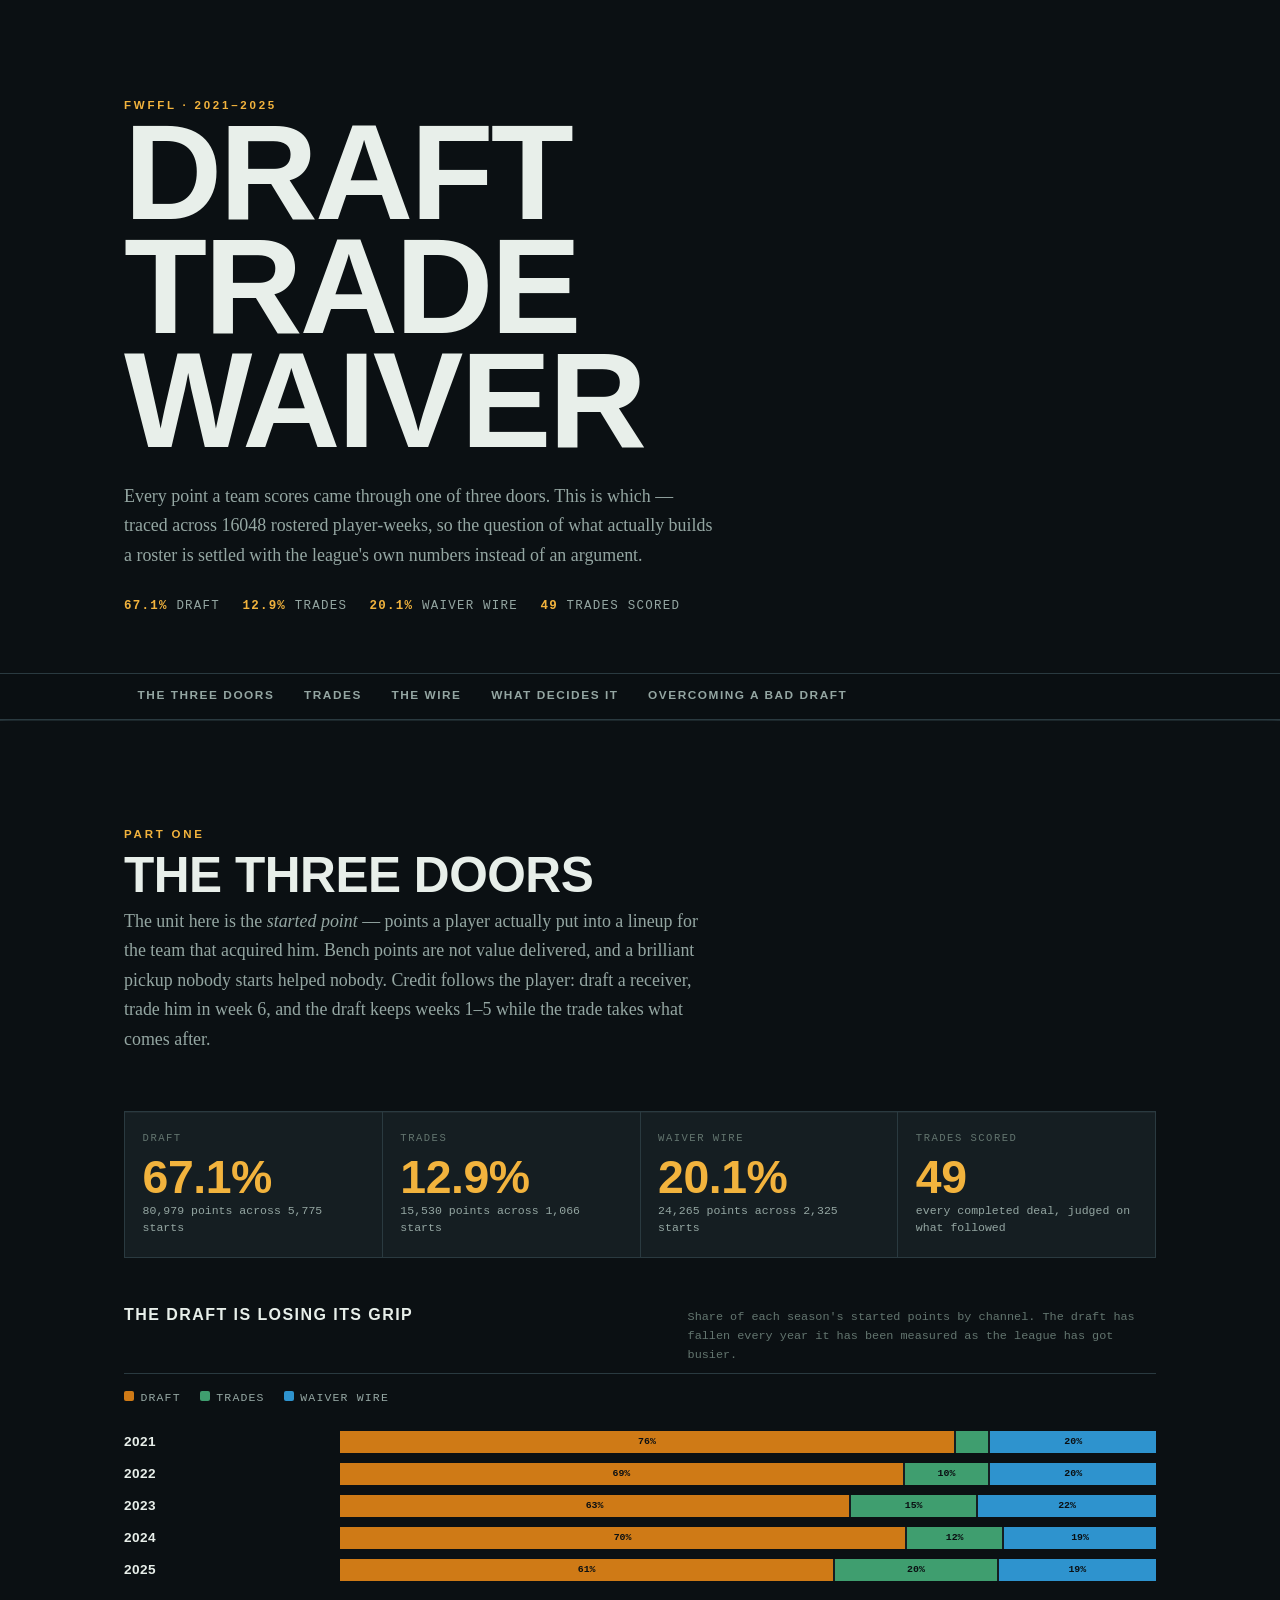
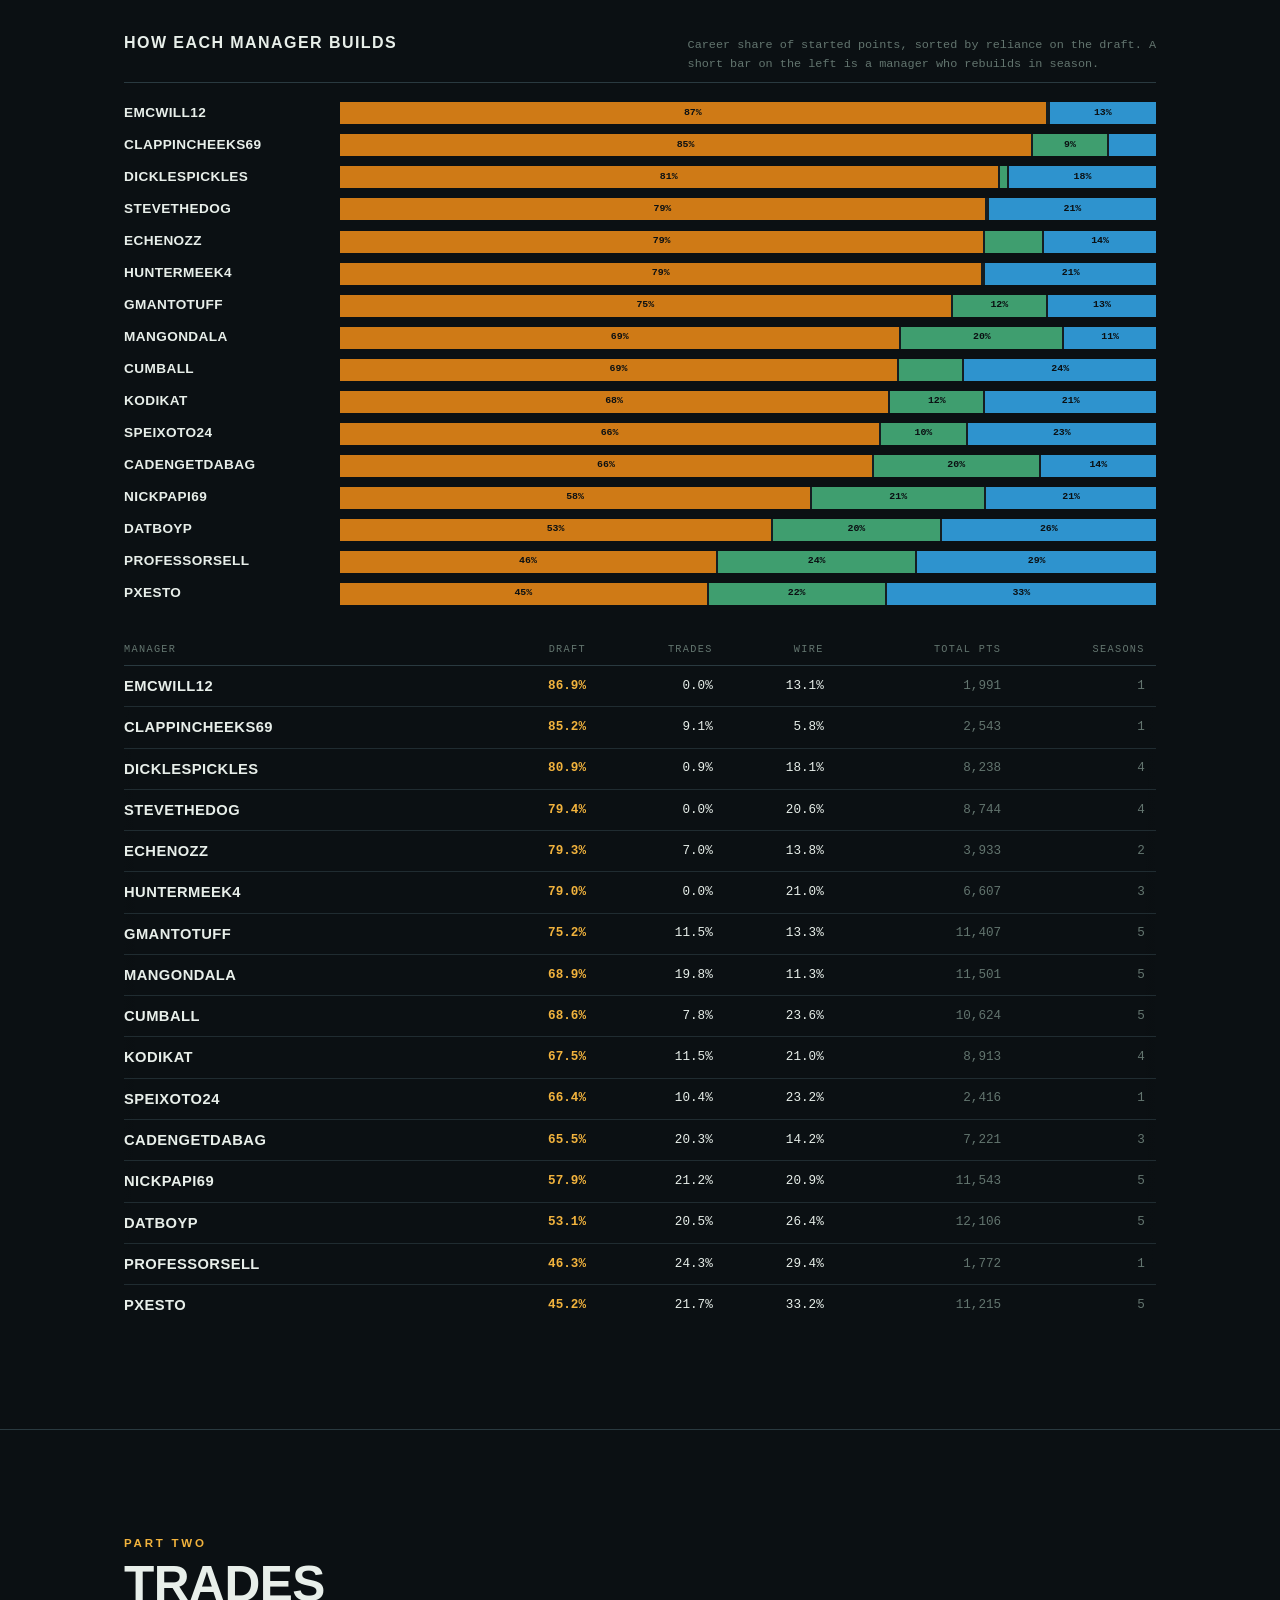
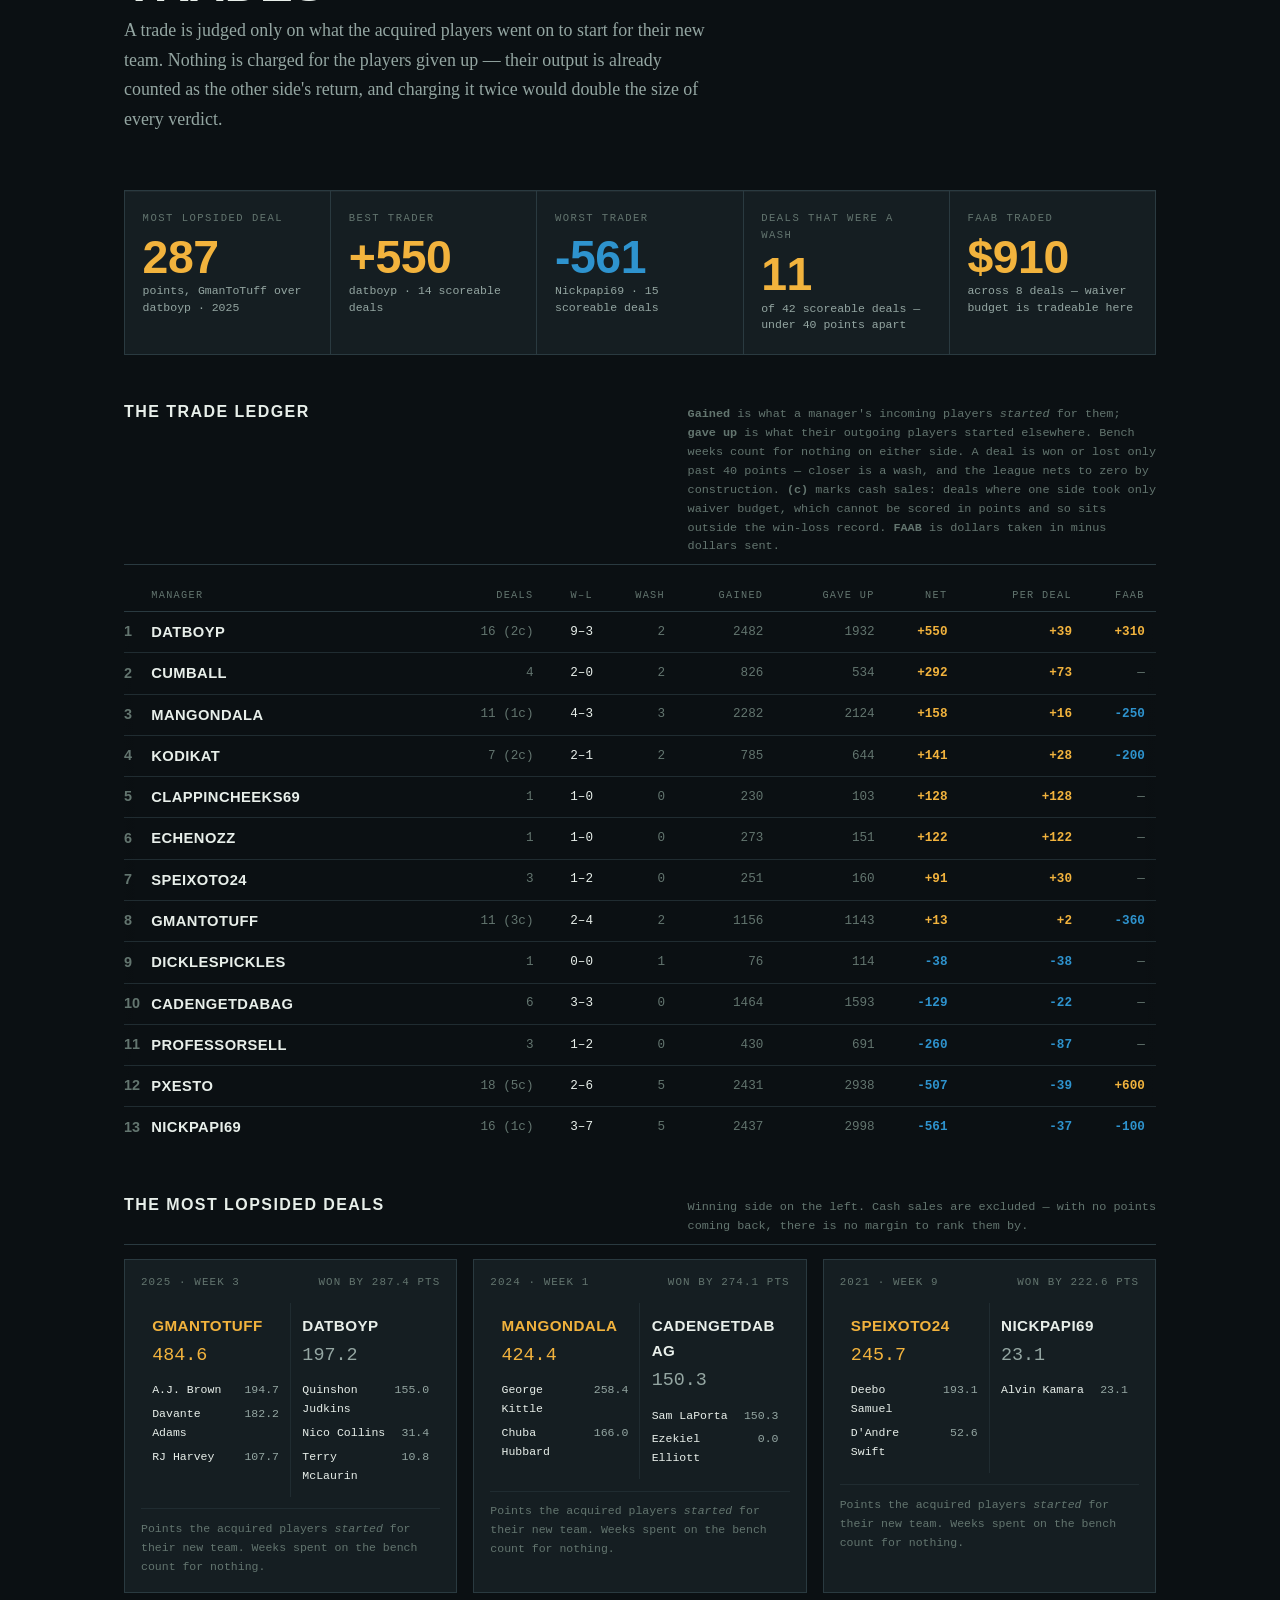
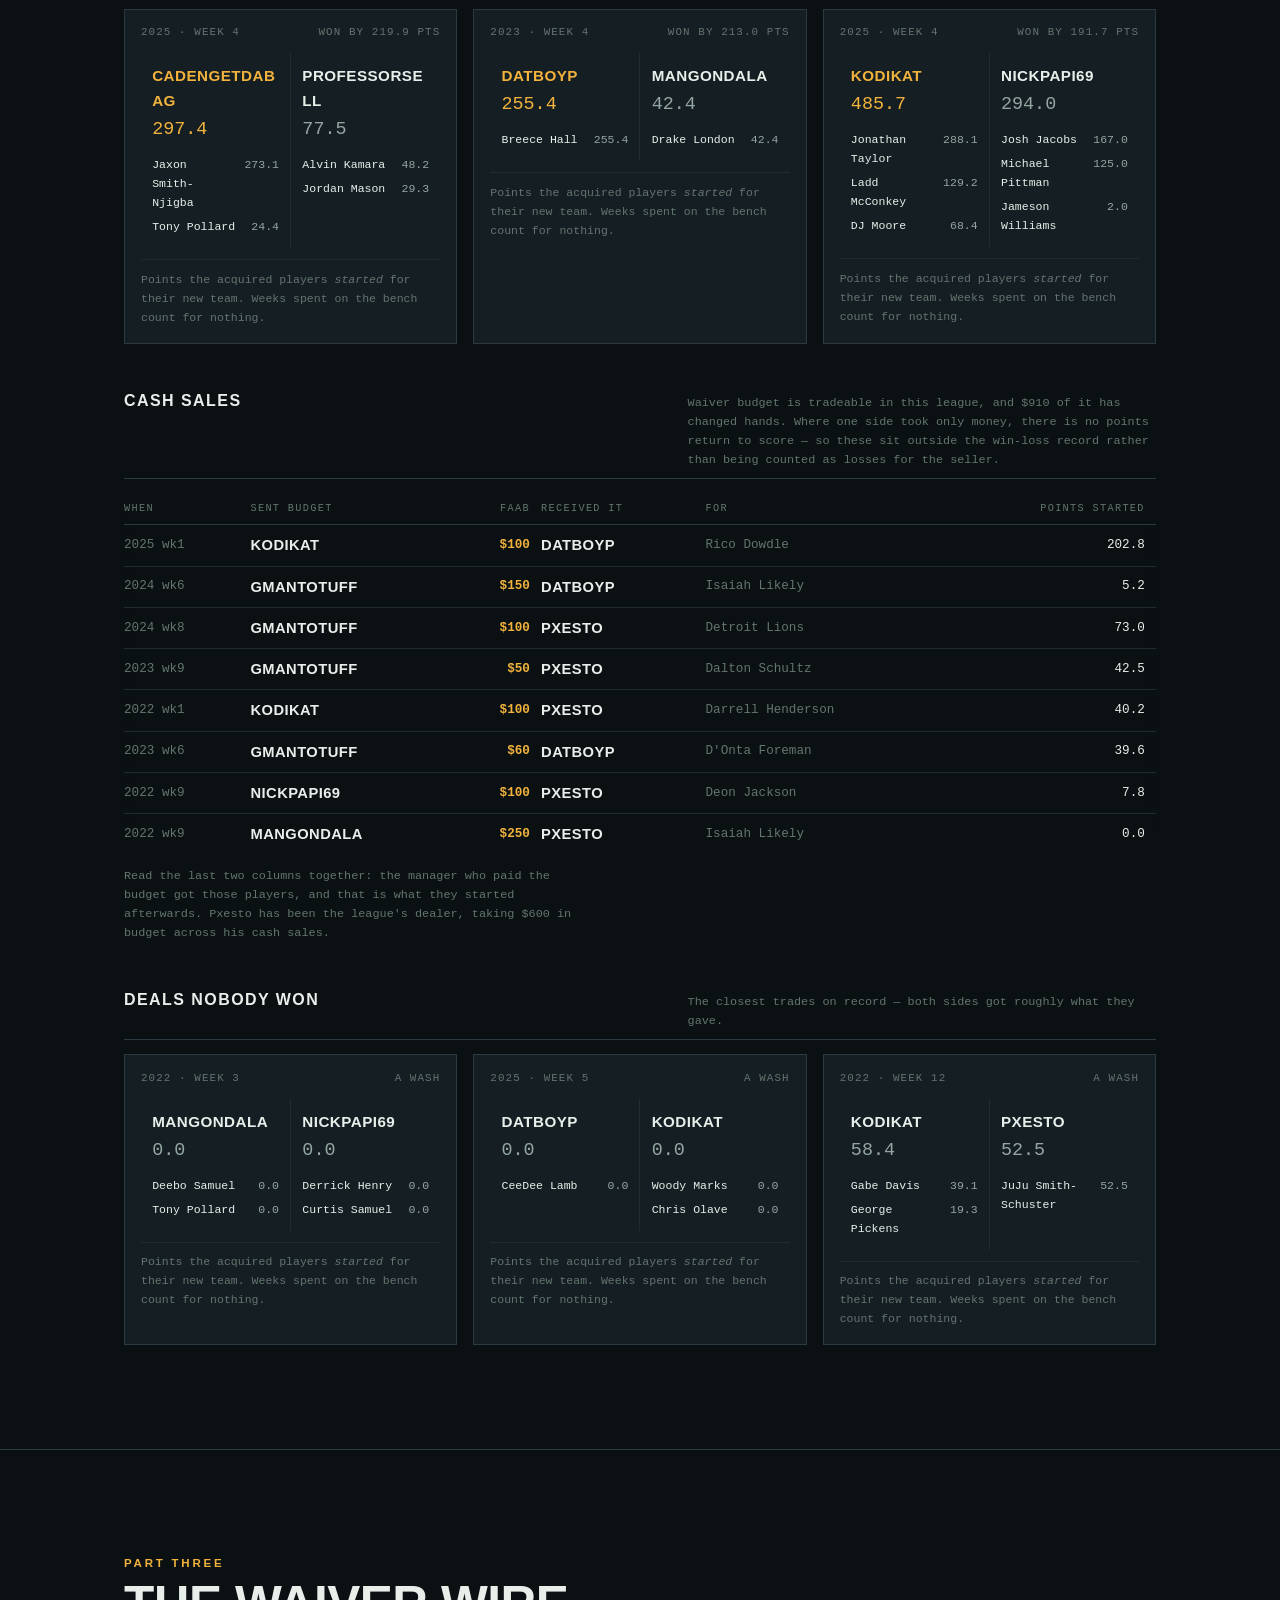
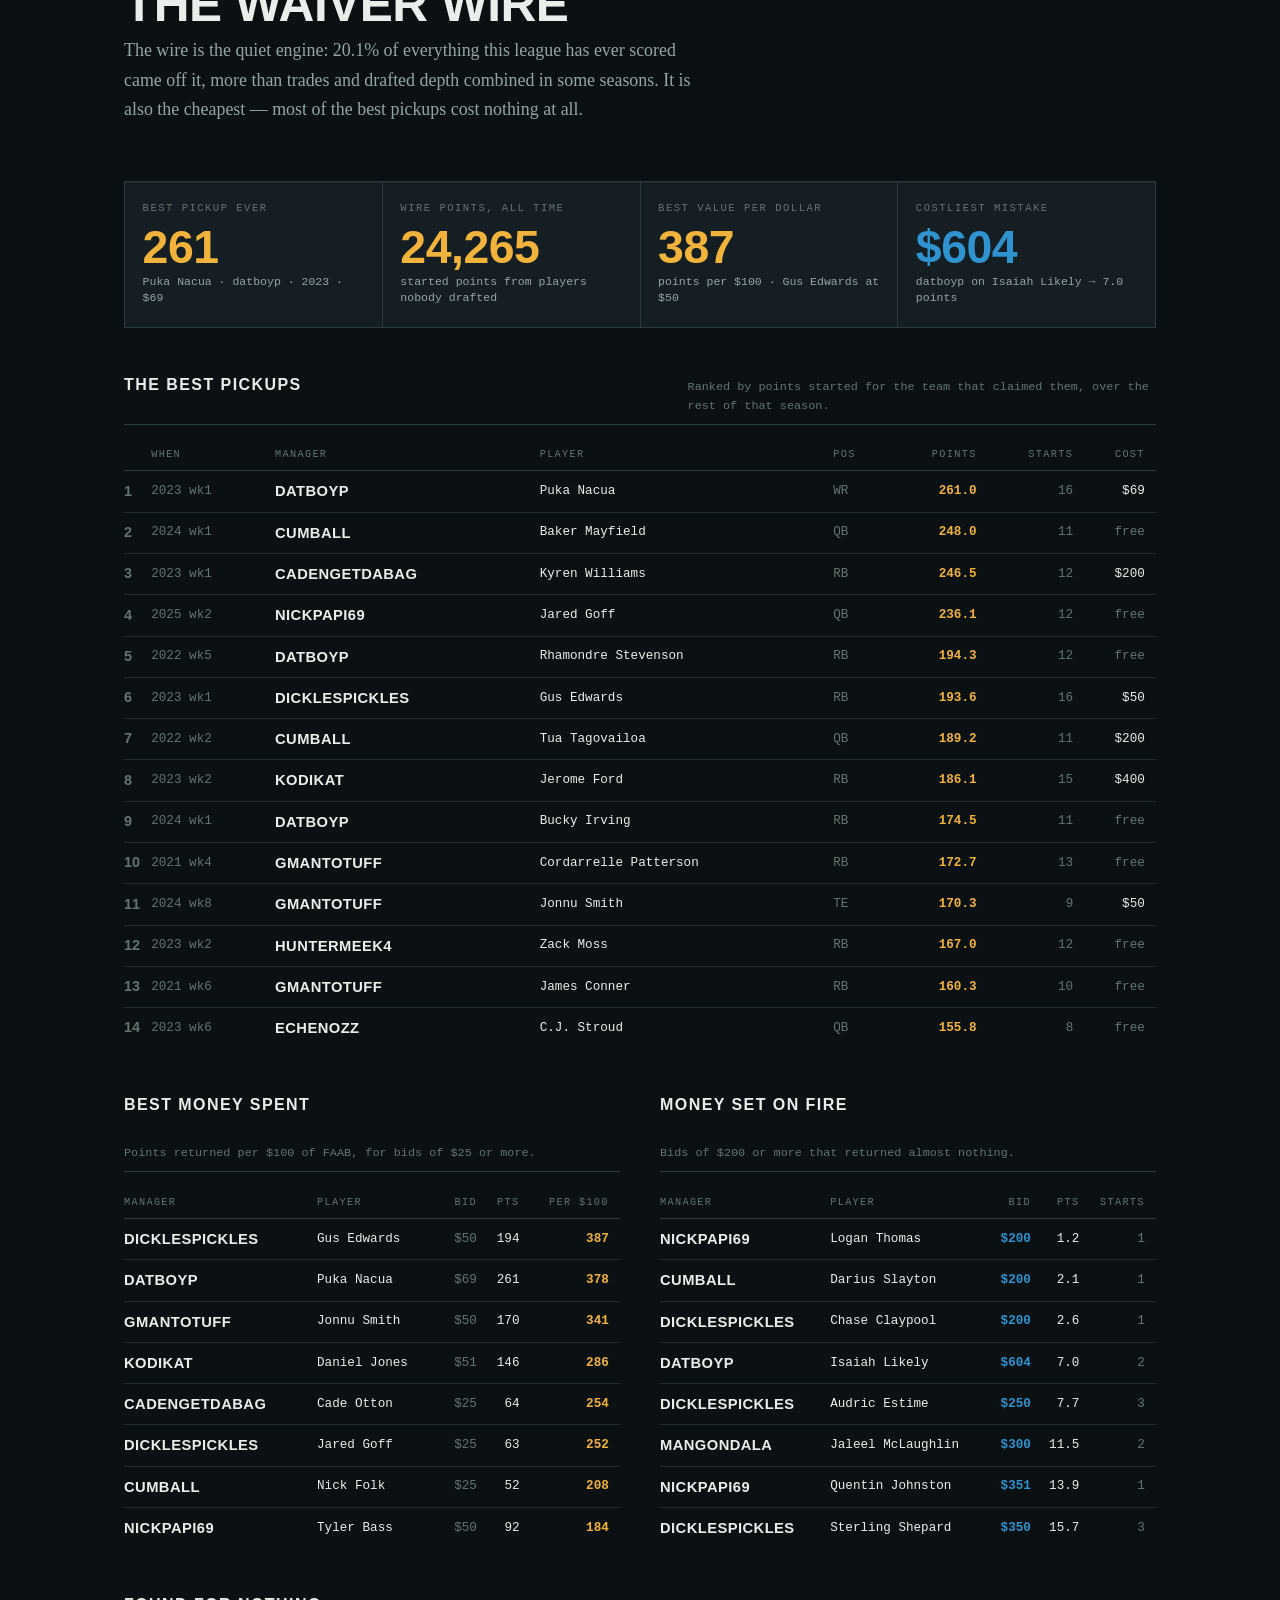
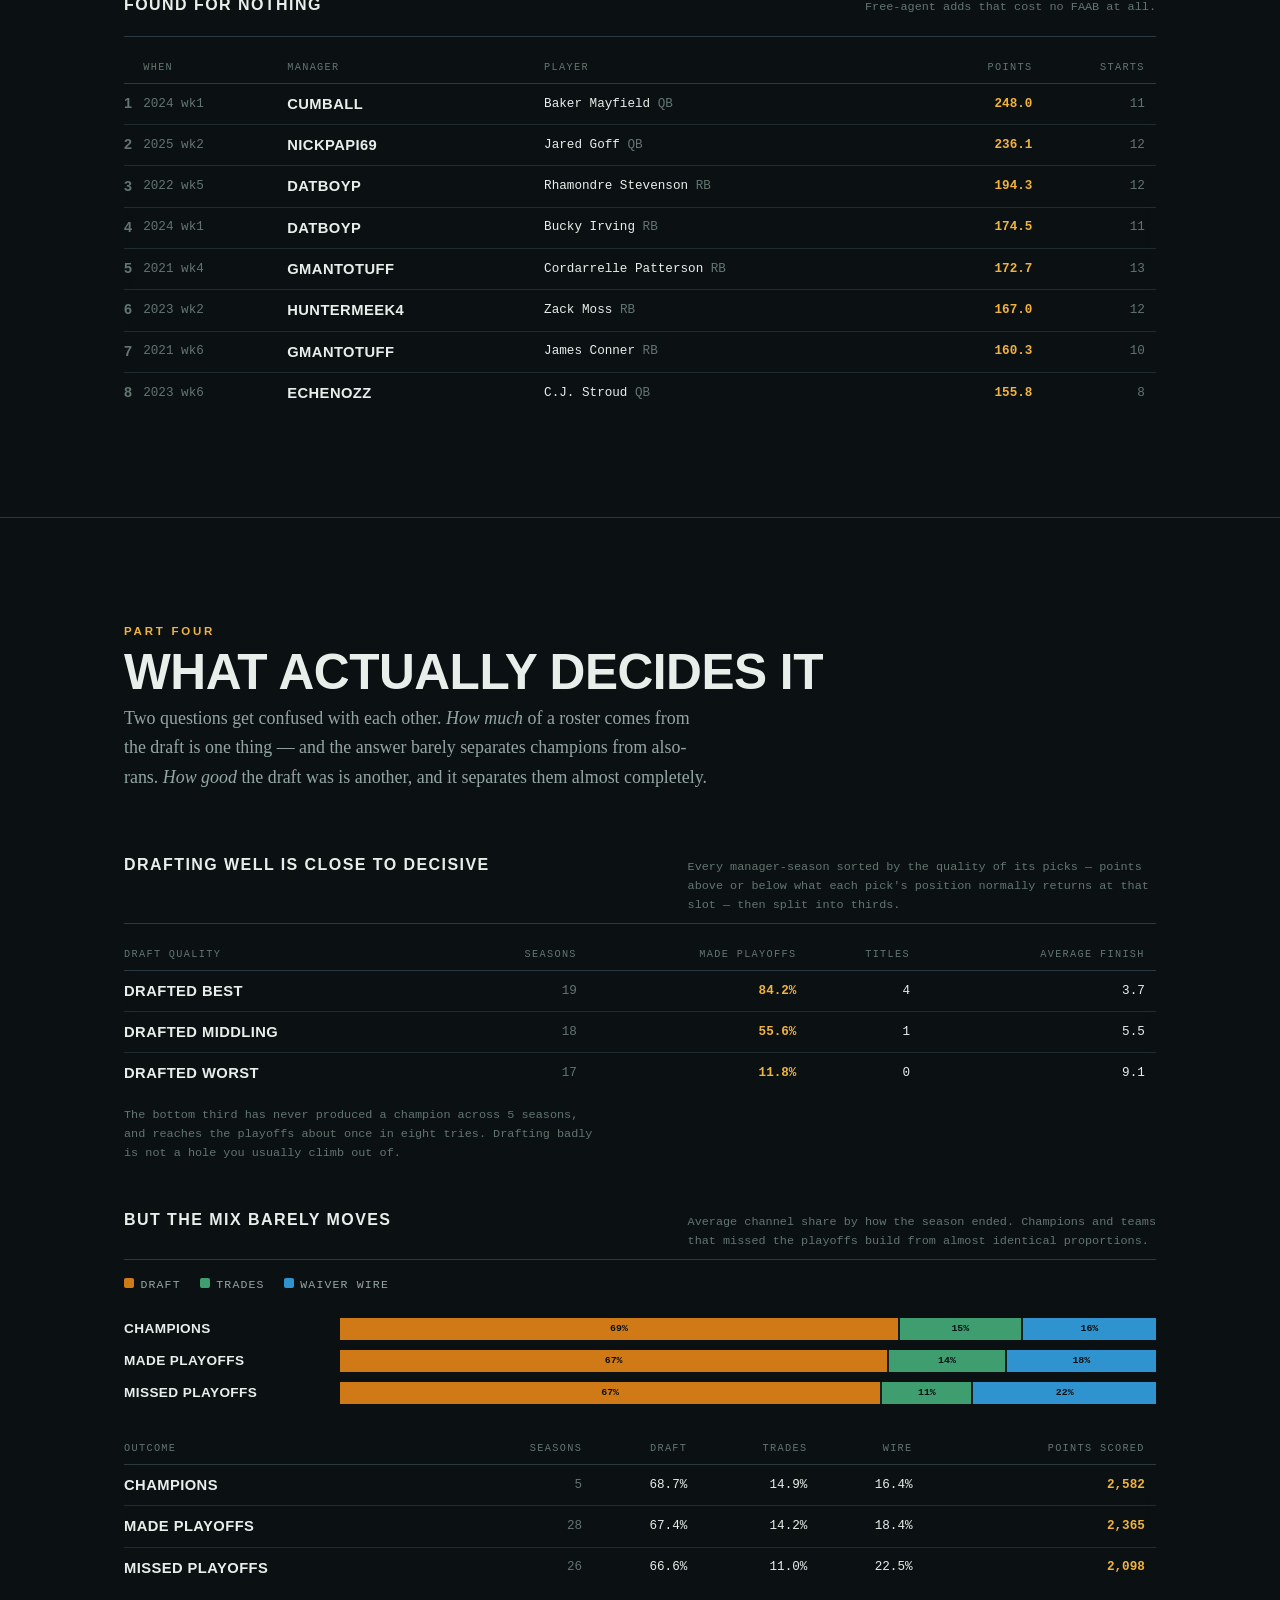
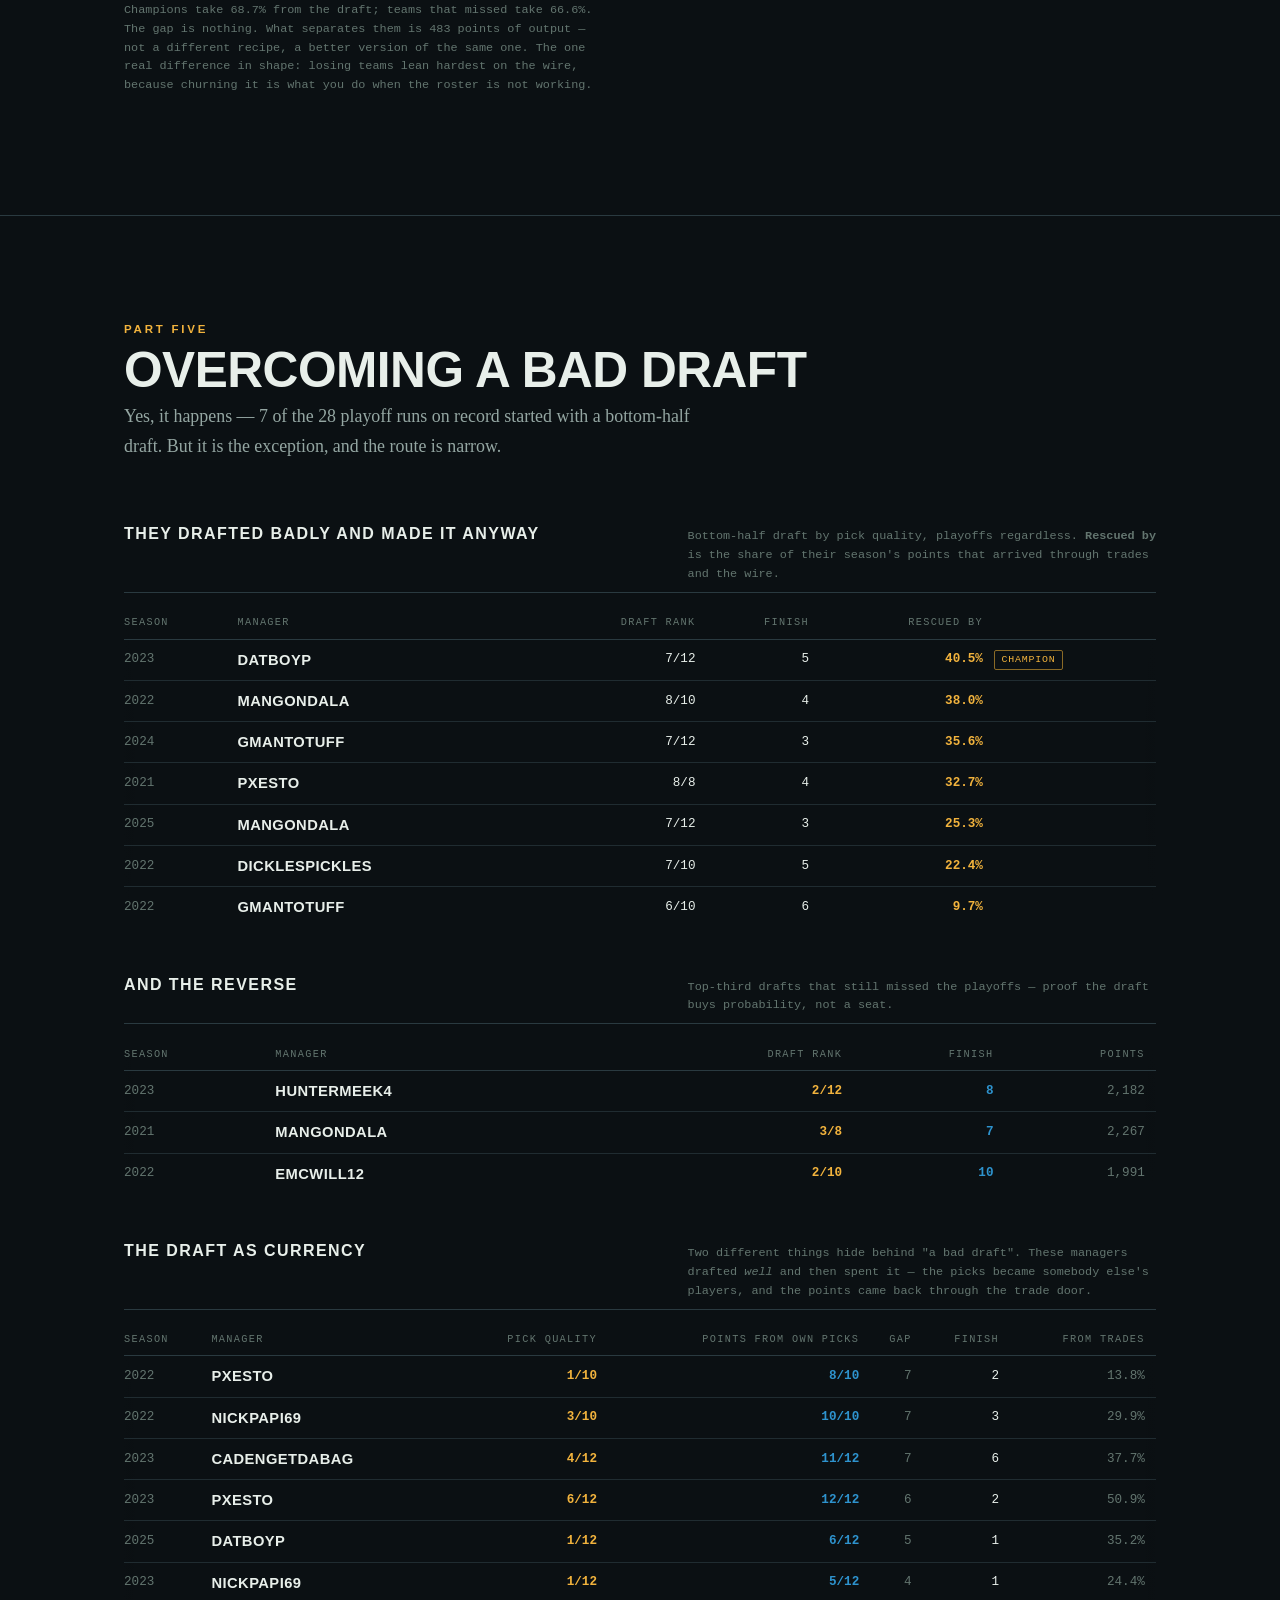
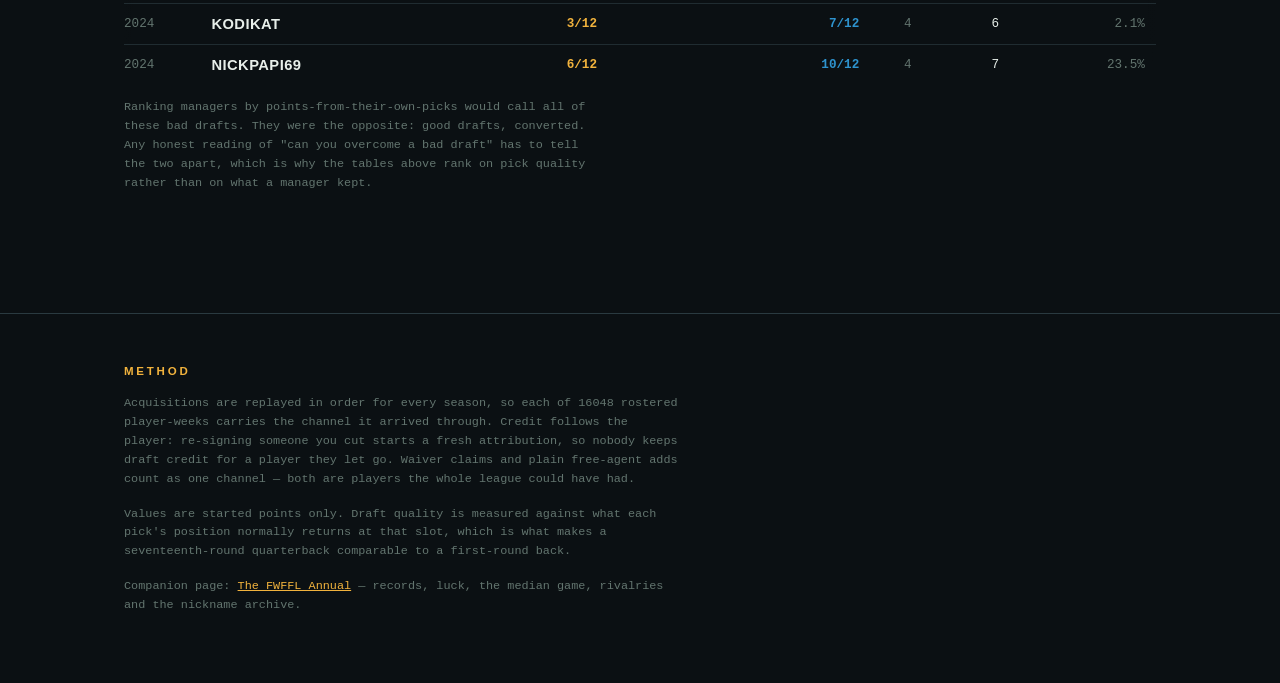
==== commit 460996ad: "Bring FAAB into the trade analysis, and separate cash sales Waiver budget is tradeable and $910 of i" ====
--- a/docs/building/index.html
+++ b/docs/building/index.html
@@ -1391,61 +1391,60 @@
       </div>
       <div class="tile">
         <div class="label">Best trader</div>
-        <div class="stat-value">+384</div>
-        <div class="sub">kodikat · 7 deals</div>
+        <div class="stat-value">+550</div>
+        <div class="sub">datboyp · 14 scoreable deals</div>
       </div>
       <div class="tile">
         <div class="label">Worst trader</div>
-        <div class="stat-value cool">-671</div>
-        <div class="sub">Pxesto · 18 deals</div>
+        <div class="stat-value cool">-561</div>
+        <div class="sub">Nickpapi69 · 15 scoreable deals</div>
       </div>
       <div class="tile">
         <div class="label">Deals that were a wash</div>
-        <div class="stat-value">14</div>
-        <div class="sub">of 49 — decided by under 40 points</div>
+        <div class="stat-value">11</div>
+        <div class="sub">of 42 scoreable deals — under 40 points apart</div>
+      </div>
+      <div class="tile">
+        <div class="label">FAAB traded</div>
+        <div class="stat-value">$910</div>
+        <div class="sub">across 8 deals — waiver budget is tradeable here</div>
       </div>
     </div>
 
     <div class="block">
       <div class="block-head">
         <h3>The Trade Ledger</h3>
-        <p class="note"><b>Gained</b> is what a manager's incoming players started
-          for them; <b>gave up</b> is what their outgoing players started for
-          somebody else. A deal counts as won or lost only past 40 points — closer
-          than that is a wash. The league nets to zero by construction.</p>
+        <p class="note"><b>Gained</b> is what a manager's incoming players
+          <em>started</em> for them; <b>gave up</b> is what their outgoing players
+          started elsewhere. Bench weeks count for nothing on either side. A deal
+          is won or lost only past 40 points — closer is a wash, and the league
+          nets to zero by construction. <b>(c)</b> marks cash sales: deals where
+          one side took only waiver budget, which cannot be scored in points and
+          so sits outside the win-loss record. <b>FAAB</b> is dollars taken in
+          minus dollars sent.</p>
       </div>
       <div class="scroll">
         <table class="sheet">
           <thead>
             <tr><th></th><th>Manager</th><th class="r">Deals</th><th class="r">W–L</th>
               <th class="r opt">Wash</th><th class="r opt">Gained</th><th class="r opt">Gave up</th>
-              <th class="r">Net</th><th class="r">Per deal</th></tr>
+              <th class="r">Net</th><th class="r opt">Per deal</th><th class="r">FAAB</th></tr>
           </thead>
           <tbody>
             <tr>
               <td class="rank">1</td>
-              <td class="name">kodikat</td>
-              <td class="r dim">7</td>
-              <td class="r">4–1</td>
+              <td class="name">datboyp</td>
+              <td class="r dim">16<span class="dim"> (2c)</span></td>
+              <td class="r">9–3</td>
               <td class="r dim opt">2</td>
-              <td class="r dim opt">1028</td>
-              <td class="r dim opt">644</td>
-              <td class="r big">+384</td>
-              <td class="r big">+55</td>
+              <td class="r dim opt">2482</td>
+              <td class="r dim opt">1932</td>
+              <td class="r big">+550</td>
+              <td class="r opt big">+39</td>
+              <td class="r big">+310</td>
             </tr>
             <tr>
               <td class="rank">2</td>
-              <td class="name">datboyp</td>
-              <td class="r dim">16</td>
-              <td class="r">9–4</td>
-              <td class="r dim opt">3</td>
-              <td class="r dim opt">2482</td>
-              <td class="r dim opt">2174</td>
-              <td class="r big">+308</td>
-              <td class="r big">+19</td>
-            </tr>
-            <tr>
-              <td class="rank">3</td>
               <td class="name">Cumball</td>
               <td class="r dim">4</td>
               <td class="r">2–0</td>
@@ -1453,32 +1452,35 @@
               <td class="r dim opt">826</td>
               <td class="r dim opt">534</td>
               <td class="r big">+292</td>
-              <td class="r big">+73</td>
-            </tr>
-            <tr>
-              <td class="rank">4</td>
-              <td class="name">GmanToTuff</td>
-              <td class="r dim">11</td>
-              <td class="r">4–4</td>
+              <td class="r opt big">+73</td>
+              <td class="r dim">—</td>
+            </tr>
+            <tr>
+              <td class="rank">3</td>
+              <td class="name">Mangondala</td>
+              <td class="r dim">11<span class="dim"> (1c)</span></td>
+              <td class="r">4–3</td>
               <td class="r dim opt">3</td>
-              <td class="r dim opt">1311</td>
-              <td class="r dim opt">1143</td>
-              <td class="r big">+168</td>
-              <td class="r big">+15</td>
-            </tr>
-            <tr>
-              <td class="rank">5</td>
-              <td class="name">Mangondala</td>
-              <td class="r dim">11</td>
-              <td class="r">4–3</td>
-              <td class="r dim opt">4</td>
               <td class="r dim opt">2282</td>
               <td class="r dim opt">2124</td>
               <td class="r big">+158</td>
-              <td class="r big">+14</td>
-            </tr>
-            <tr>
-              <td class="rank">6</td>
+              <td class="r opt big">+16</td>
+              <td class="r cool">-250</td>
+            </tr>
+            <tr>
+              <td class="rank">4</td>
+              <td class="name">kodikat</td>
+              <td class="r dim">7<span class="dim"> (2c)</span></td>
+              <td class="r">2–1</td>
+              <td class="r dim opt">2</td>
+              <td class="r dim opt">785</td>
+              <td class="r dim opt">644</td>
+              <td class="r big">+141</td>
+              <td class="r opt big">+28</td>
+              <td class="r cool">-200</td>
+            </tr>
+            <tr>
+              <td class="rank">5</td>
               <td class="name">clappincheeks69</td>
               <td class="r dim">1</td>
               <td class="r">1–0</td>
@@ -1486,10 +1488,11 @@
               <td class="r dim opt">230</td>
               <td class="r dim opt">103</td>
               <td class="r big">+128</td>
-              <td class="r big">+128</td>
-            </tr>
-            <tr>
-              <td class="rank">7</td>
+              <td class="r opt big">+128</td>
+              <td class="r dim">—</td>
+            </tr>
+            <tr>
+              <td class="rank">6</td>
               <td class="name">echenozz</td>
               <td class="r dim">1</td>
               <td class="r">1–0</td>
@@ -1497,10 +1500,11 @@
               <td class="r dim opt">273</td>
               <td class="r dim opt">151</td>
               <td class="r big">+122</td>
-              <td class="r big">+122</td>
-            </tr>
-            <tr>
-              <td class="rank">8</td>
+              <td class="r opt big">+122</td>
+              <td class="r dim">—</td>
+            </tr>
+            <tr>
+              <td class="rank">7</td>
               <td class="name">speixoto24</td>
               <td class="r dim">3</td>
               <td class="r">1–2</td>
@@ -1508,7 +1512,20 @@
               <td class="r dim opt">251</td>
               <td class="r dim opt">160</td>
               <td class="r big">+91</td>
-              <td class="r big">+30</td>
+              <td class="r opt big">+30</td>
+              <td class="r dim">—</td>
+            </tr>
+            <tr>
+              <td class="rank">8</td>
+              <td class="name">GmanToTuff</td>
+              <td class="r dim">11<span class="dim"> (3c)</span></td>
+              <td class="r">2–4</td>
+              <td class="r dim opt">2</td>
+              <td class="r dim opt">1156</td>
+              <td class="r dim opt">1143</td>
+              <td class="r big">+13</td>
+              <td class="r opt big">+2</td>
+              <td class="r cool">-360</td>
             </tr>
             <tr>
               <td class="rank">9</td>
@@ -1519,7 +1536,8 @@
               <td class="r dim opt">76</td>
               <td class="r dim opt">114</td>
               <td class="r cool">-38</td>
-              <td class="r cool">-38</td>
+              <td class="r opt cool">-38</td>
+              <td class="r dim">—</td>
             </tr>
             <tr>
               <td class="rank">10</td>
@@ -1530,7 +1548,8 @@
               <td class="r dim opt">1464</td>
               <td class="r dim opt">1593</td>
               <td class="r cool">-129</td>
-              <td class="r cool">-22</td>
+              <td class="r opt cool">-22</td>
+              <td class="r dim">—</td>
             </tr>
             <tr>
               <td class="rank">11</td>
@@ -1541,29 +1560,32 @@
               <td class="r dim opt">430</td>
               <td class="r dim opt">691</td>
               <td class="r cool">-260</td>
-              <td class="r cool">-87</td>
+              <td class="r opt cool">-87</td>
+              <td class="r dim">—</td>
             </tr>
             <tr>
               <td class="rank">12</td>
+              <td class="name">Pxesto</td>
+              <td class="r dim">18<span class="dim"> (5c)</span></td>
+              <td class="r">2–6</td>
+              <td class="r dim opt">5</td>
+              <td class="r dim opt">2431</td>
+              <td class="r dim opt">2938</td>
+              <td class="r cool">-507</td>
+              <td class="r opt cool">-39</td>
+              <td class="r big">+600</td>
+            </tr>
+            <tr>
+              <td class="rank">13</td>
               <td class="name">Nickpapi69</td>
-              <td class="r dim">16</td>
+              <td class="r dim">16<span class="dim"> (1c)</span></td>
               <td class="r">3–7</td>
-              <td class="r dim opt">6</td>
-              <td class="r dim opt">2445</td>
+              <td class="r dim opt">5</td>
+              <td class="r dim opt">2437</td>
               <td class="r dim opt">2998</td>
-              <td class="r cool">-553</td>
-              <td class="r cool">-35</td>
-            </tr>
-            <tr>
-              <td class="rank">13</td>
-              <td class="name">Pxesto</td>
-              <td class="r dim">18</td>
-              <td class="r">2–9</td>
-              <td class="r dim opt">7</td>
-              <td class="r dim opt">2431</td>
-              <td class="r dim opt">3101</td>
-              <td class="r cool">-671</td>
-              <td class="r cool">-37</td>
+              <td class="r cool">-561</td>
+              <td class="r opt cool">-37</td>
+              <td class="r cool">-100</td>
             </tr>
           </tbody>
         </table>
@@ -1573,7 +1595,8 @@
     <div class="block">
       <div class="block-head">
         <h3>The Most Lopsided Deals</h3>
-        <p class="note">Winning side on the left.</p>
+        <p class="note">Winning side on the left. Cash sales are excluded — with no
+          points coming back, there is no margin to rank them by.</p>
       </div>
       <div class="cards">
         <div class="trade">
@@ -1602,7 +1625,8 @@
     </div>
   </div>
   <div class="verdict">
-    Points the acquired players went on to start for their new team.
+    Points the acquired players <em>started</em> for their new team. Weeks spent
+    on the bench count for nothing.
   </div>
 </div>
 
@@ -1630,7 +1654,8 @@
     </div>
   </div>
   <div class="verdict">
-    Points the acquired players went on to start for their new team.
+    Points the acquired players <em>started</em> for their new team. Weeks spent
+    on the bench count for nothing.
   </div>
 </div>
 
@@ -1657,7 +1682,8 @@
     </div>
   </div>
   <div class="verdict">
-    Points the acquired players went on to start for their new team.
+    Points the acquired players <em>started</em> for their new team. Weeks spent
+    on the bench count for nothing.
   </div>
 </div>
 
@@ -1685,7 +1711,8 @@
     </div>
   </div>
   <div class="verdict">
-    Points the acquired players went on to start for their new team.
+    Points the acquired players <em>started</em> for their new team. Weeks spent
+    on the bench count for nothing.
   </div>
 </div>
 
@@ -1711,36 +1738,135 @@
     </div>
   </div>
   <div class="verdict">
-    Points the acquired players went on to start for their new team.
+    Points the acquired players <em>started</em> for their new team. Weeks spent
+    on the bench count for nothing.
   </div>
 </div>
 
         <div class="trade">
   <div class="trade-head">
-    <span>2025 · week 1</span>
-    <span>won by 202.8 pts</span>
+    <span>2025 · week 4</span>
+    <span>won by 191.7 pts</span>
   </div>
   <div class="trade-sides">
     <div class="trade-side won">
       <div class="who">kodikat</div>
-      <div class="total">202.8</div>
+      <div class="total">485.7</div>
       <ul>
-        <li><b>Rico Dowdle</b> <span>202.8</span></li>
+        <li><b>Jonathan Taylor</b> <span>288.1</span></li>
+        <li><b>Ladd McConkey</b> <span>129.2</span></li>
+        <li><b>DJ Moore</b> <span>68.4</span></li>
       </ul>
     </div>
     <div class="trade-side lost">
-      <div class="who">datboyp</div>
-      <div class="total">0.0</div>
+      <div class="who">Nickpapi69</div>
+      <div class="total">294.0</div>
       <ul>
+        <li><b>Josh Jacobs</b> <span>167.0</span></li>
+        <li><b>Michael Pittman</b> <span>125.0</span></li>
+        <li><b>Jameson Williams</b> <span>2.0</span></li>
       </ul>
     </div>
   </div>
   <div class="verdict">
-    Points the acquired players went on to start for their new team.
-  </div>
-</div>
-
-      </div>
+    Points the acquired players <em>started</em> for their new team. Weeks spent
+    on the bench count for nothing.
+  </div>
+</div>
+
+      </div>
+    </div>
+
+    <div class="block">
+      <div class="block-head">
+        <h3>Cash Sales</h3>
+        <p class="note">Waiver budget is tradeable in this league, and
+          $910 of it has changed hands.
+          Where one side took only money, there is no points return to score — so
+          these sit outside the win-loss record rather than being counted as
+          losses for the seller.</p>
+      </div>
+      <div class="scroll">
+        <table class="sheet">
+          <thead>
+            <tr><th>When</th><th>Sent budget</th><th class="r">FAAB</th>
+              <th>Received it</th><th class="opt">For</th><th class="r">Points started</th></tr>
+          </thead>
+          <tbody>
+            <tr>
+              <td class="dim when">2025 wk1</td>
+              <td class="name">kodikat</td>
+              <td class="r big">$100</td>
+              <td class="name">datboyp</td>
+              <td class="dim opt">Rico Dowdle</td>
+              <td class="r">202.8</td>
+            </tr>
+            <tr>
+              <td class="dim when">2024 wk6</td>
+              <td class="name">GmanToTuff</td>
+              <td class="r big">$150</td>
+              <td class="name">datboyp</td>
+              <td class="dim opt">Isaiah Likely</td>
+              <td class="r">5.2</td>
+            </tr>
+            <tr>
+              <td class="dim when">2024 wk8</td>
+              <td class="name">GmanToTuff</td>
+              <td class="r big">$100</td>
+              <td class="name">Pxesto</td>
+              <td class="dim opt">Detroit Lions</td>
+              <td class="r">73.0</td>
+            </tr>
+            <tr>
+              <td class="dim when">2023 wk9</td>
+              <td class="name">GmanToTuff</td>
+              <td class="r big">$50</td>
+              <td class="name">Pxesto</td>
+              <td class="dim opt">Dalton Schultz</td>
+              <td class="r">42.5</td>
+            </tr>
+            <tr>
+              <td class="dim when">2022 wk1</td>
+              <td class="name">kodikat</td>
+              <td class="r big">$100</td>
+              <td class="name">Pxesto</td>
+              <td class="dim opt">Darrell Henderson</td>
+              <td class="r">40.2</td>
+            </tr>
+            <tr>
+              <td class="dim when">2023 wk6</td>
+              <td class="name">GmanToTuff</td>
+              <td class="r big">$60</td>
+              <td class="name">datboyp</td>
+              <td class="dim opt">D&#39;Onta Foreman</td>
+              <td class="r">39.6</td>
+            </tr>
+            <tr>
+              <td class="dim when">2022 wk9</td>
+              <td class="name">Nickpapi69</td>
+              <td class="r big">$100</td>
+              <td class="name">Pxesto</td>
+              <td class="dim opt">Deon Jackson</td>
+              <td class="r">7.8</td>
+            </tr>
+            <tr>
+              <td class="dim when">2022 wk9</td>
+              <td class="name">Mangondala</td>
+              <td class="r big">$250</td>
+              <td class="name">Pxesto</td>
+              <td class="dim opt">Isaiah Likely</td>
+              <td class="r">0.0</td>
+            </tr>
+          </tbody>
+        </table>
+      </div>
+      <p class="note" style="margin-top:0.8rem">
+        Read the last two columns together: the manager who paid the budget got
+        those players, and that is what they started afterwards. Pxesto has been
+        the league's dealer, taking
+        $600
+        in budget across his cash sales.
+      </p>
     </div>
 
     <div class="block">
@@ -1774,31 +1900,8 @@
     </div>
   </div>
   <div class="verdict">
-    Points the acquired players went on to start for their new team.
-  </div>
-</div>
-<div class="trade">
-  <div class="trade-head">
-    <span>2022 · week 9</span>
-    <span>a wash</span>
-  </div>
-  <div class="trade-sides">
-    <div class="trade-side lost">
-      <div class="who">Pxesto</div>
-      <div class="total">0.0</div>
-      <ul>
-      </ul>
-    </div>
-    <div class="trade-side lost">
-      <div class="who">Mangondala</div>
-      <div class="total">0.0</div>
-      <ul>
-        <li><b>Isaiah Likely</b> <span>0.0</span></li>
-      </ul>
-    </div>
-  </div>
-  <div class="verdict">
-    Points the acquired players went on to start for their new team.
+    Points the acquired players <em>started</em> for their new team. Weeks spent
+    on the bench count for nothing.
   </div>
 </div>
 <div class="trade">
@@ -1824,7 +1927,35 @@
     </div>
   </div>
   <div class="verdict">
-    Points the acquired players went on to start for their new team.
+    Points the acquired players <em>started</em> for their new team. Weeks spent
+    on the bench count for nothing.
+  </div>
+</div>
+<div class="trade">
+  <div class="trade-head">
+    <span>2022 · week 12</span>
+    <span>a wash</span>
+  </div>
+  <div class="trade-sides">
+    <div class="trade-side lost">
+      <div class="who">kodikat</div>
+      <div class="total">58.4</div>
+      <ul>
+        <li><b>Gabe Davis</b> <span>39.1</span></li>
+        <li><b>George Pickens</b> <span>19.3</span></li>
+      </ul>
+    </div>
+    <div class="trade-side lost">
+      <div class="who">Pxesto</div>
+      <div class="total">52.5</div>
+      <ul>
+        <li><b>JuJu Smith-Schuster</b> <span>52.5</span></li>
+      </ul>
+    </div>
+  </div>
+  <div class="verdict">
+    Points the acquired players <em>started</em> for their new team. Weeks spent
+    on the bench count for nothing.
   </div>
 </div>
       </div>
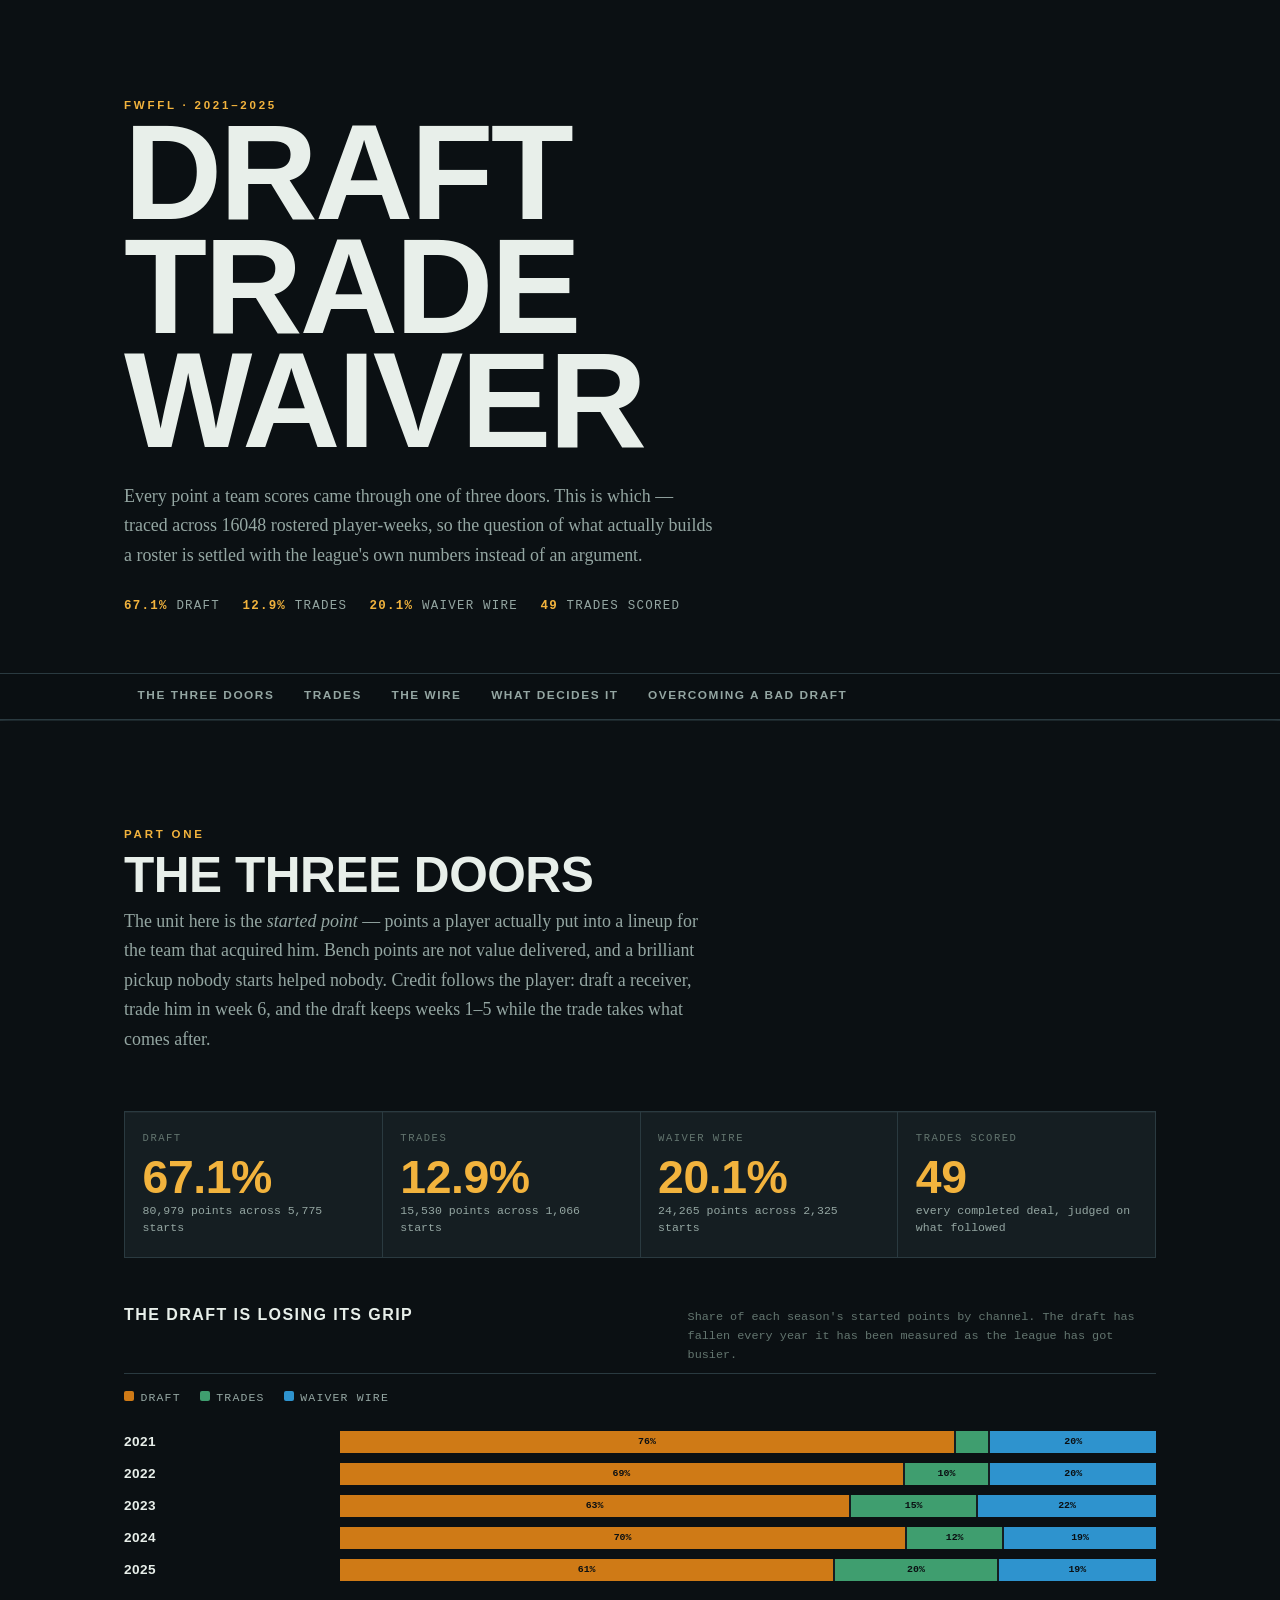
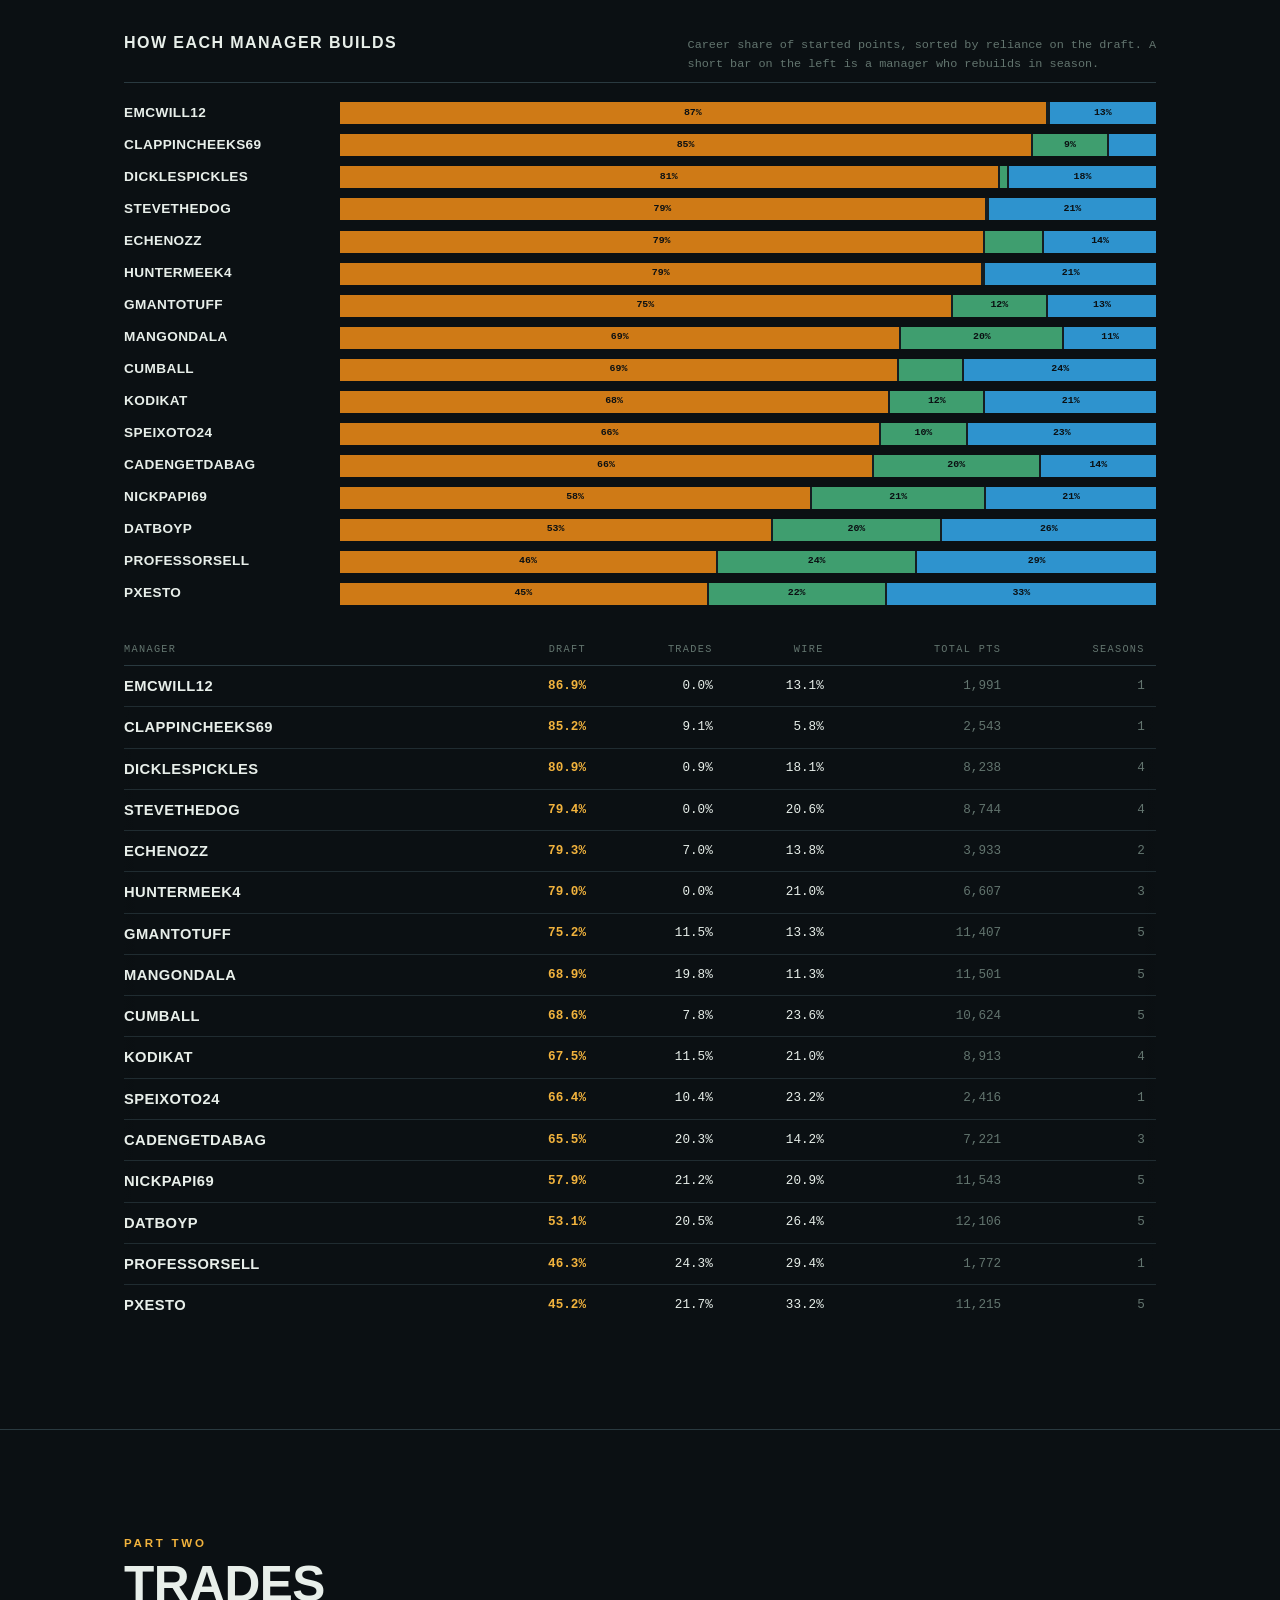
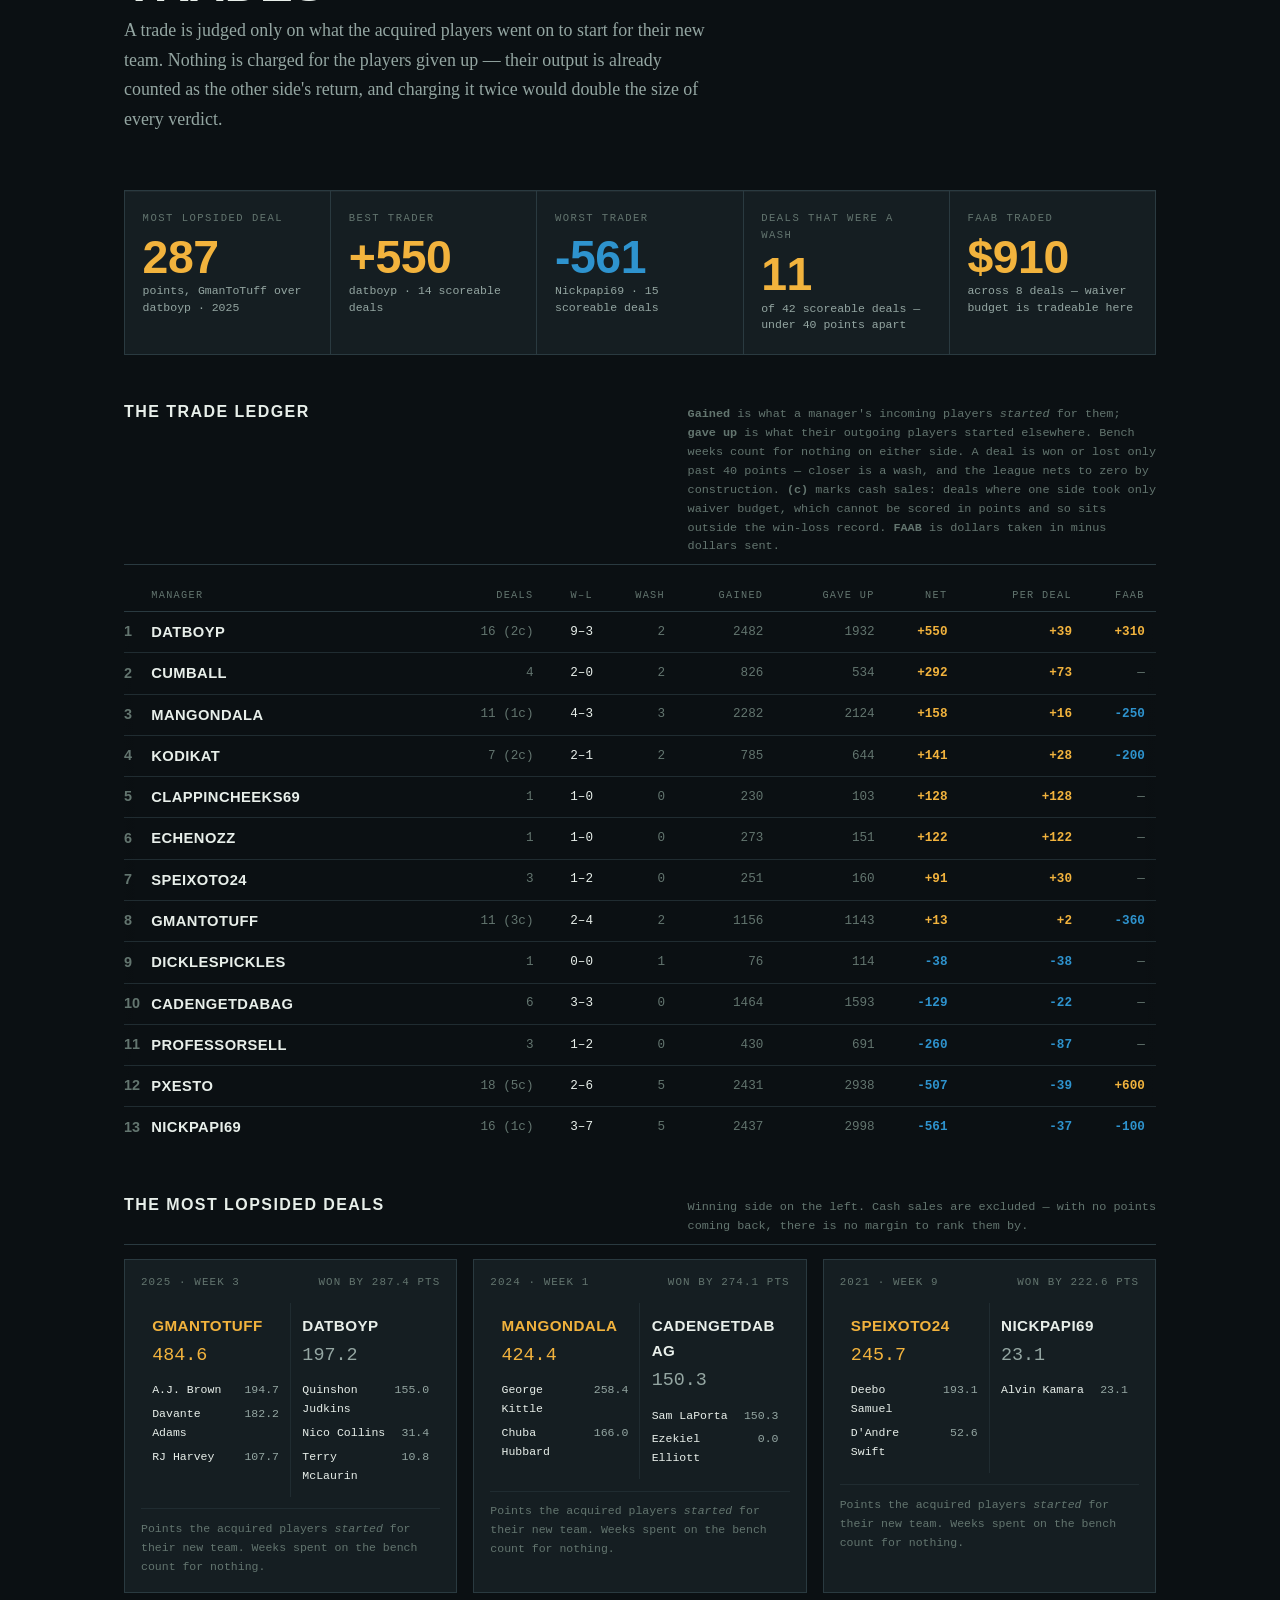
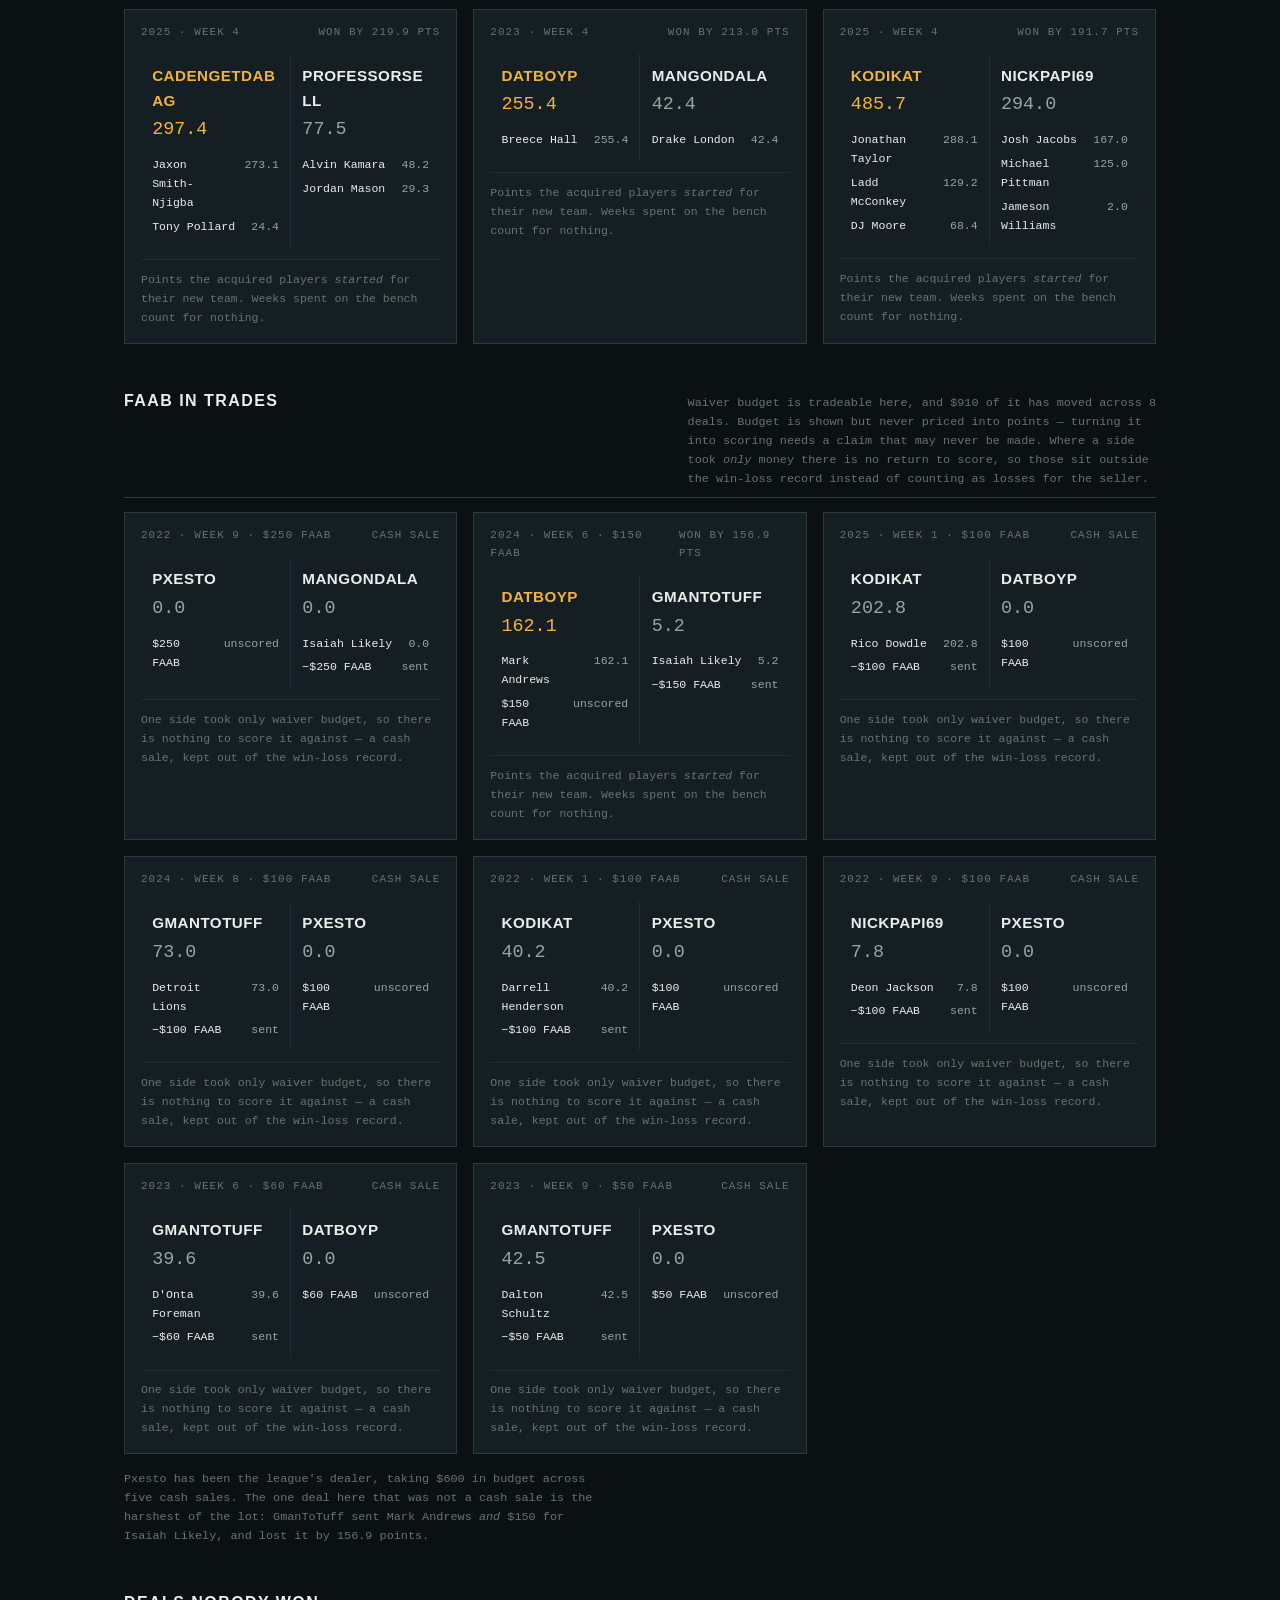
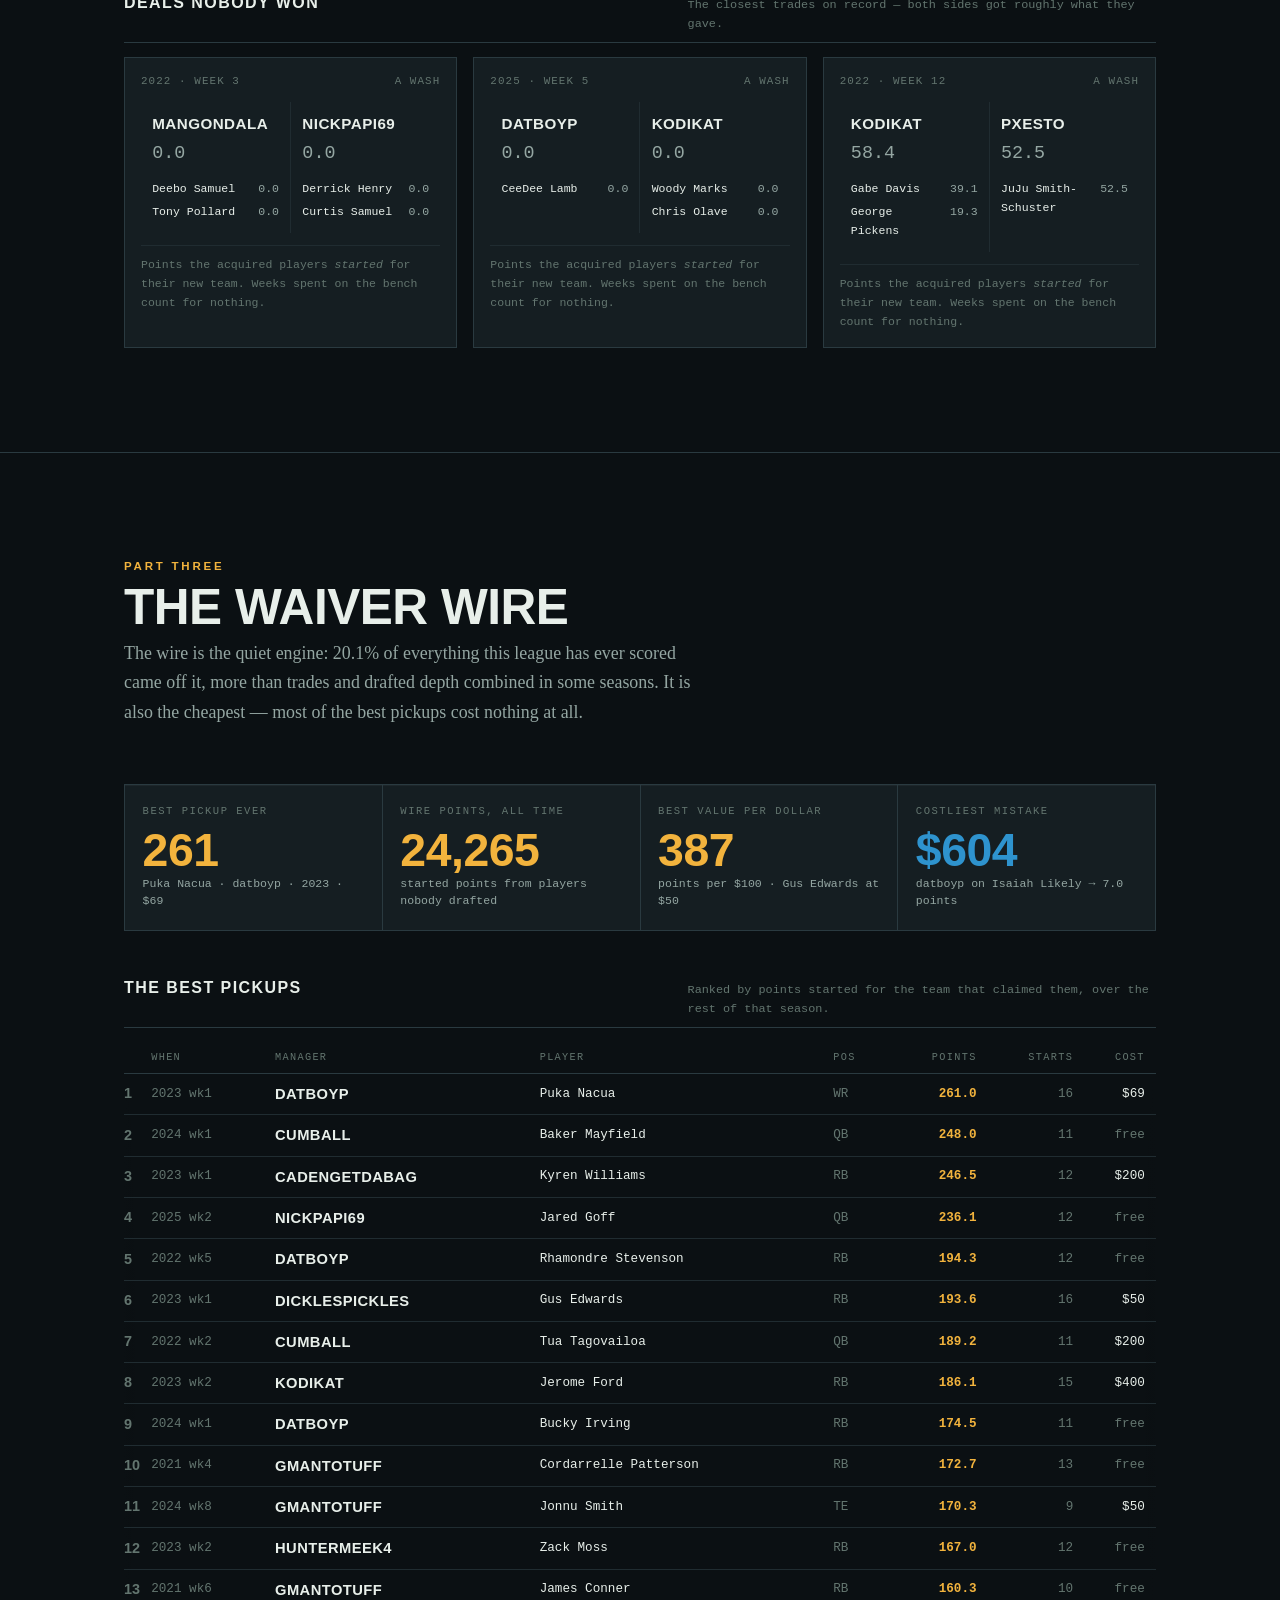
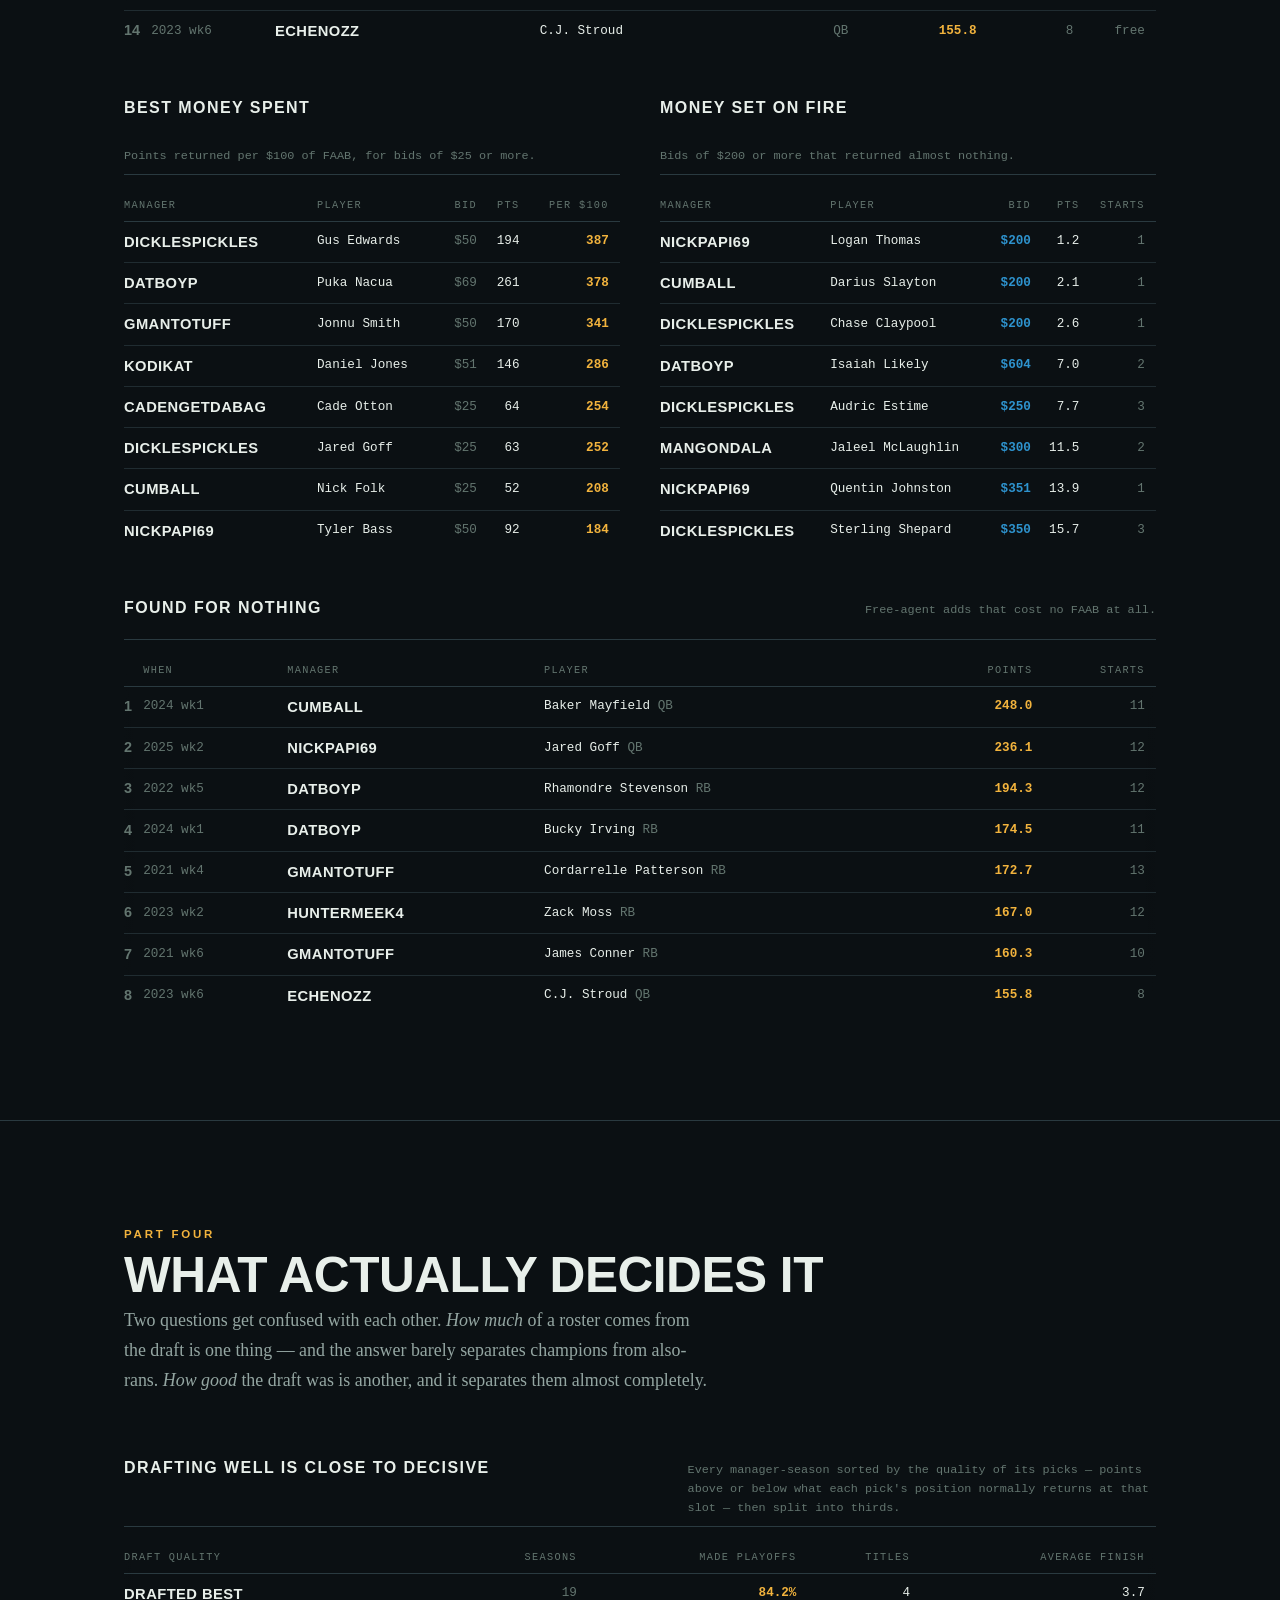
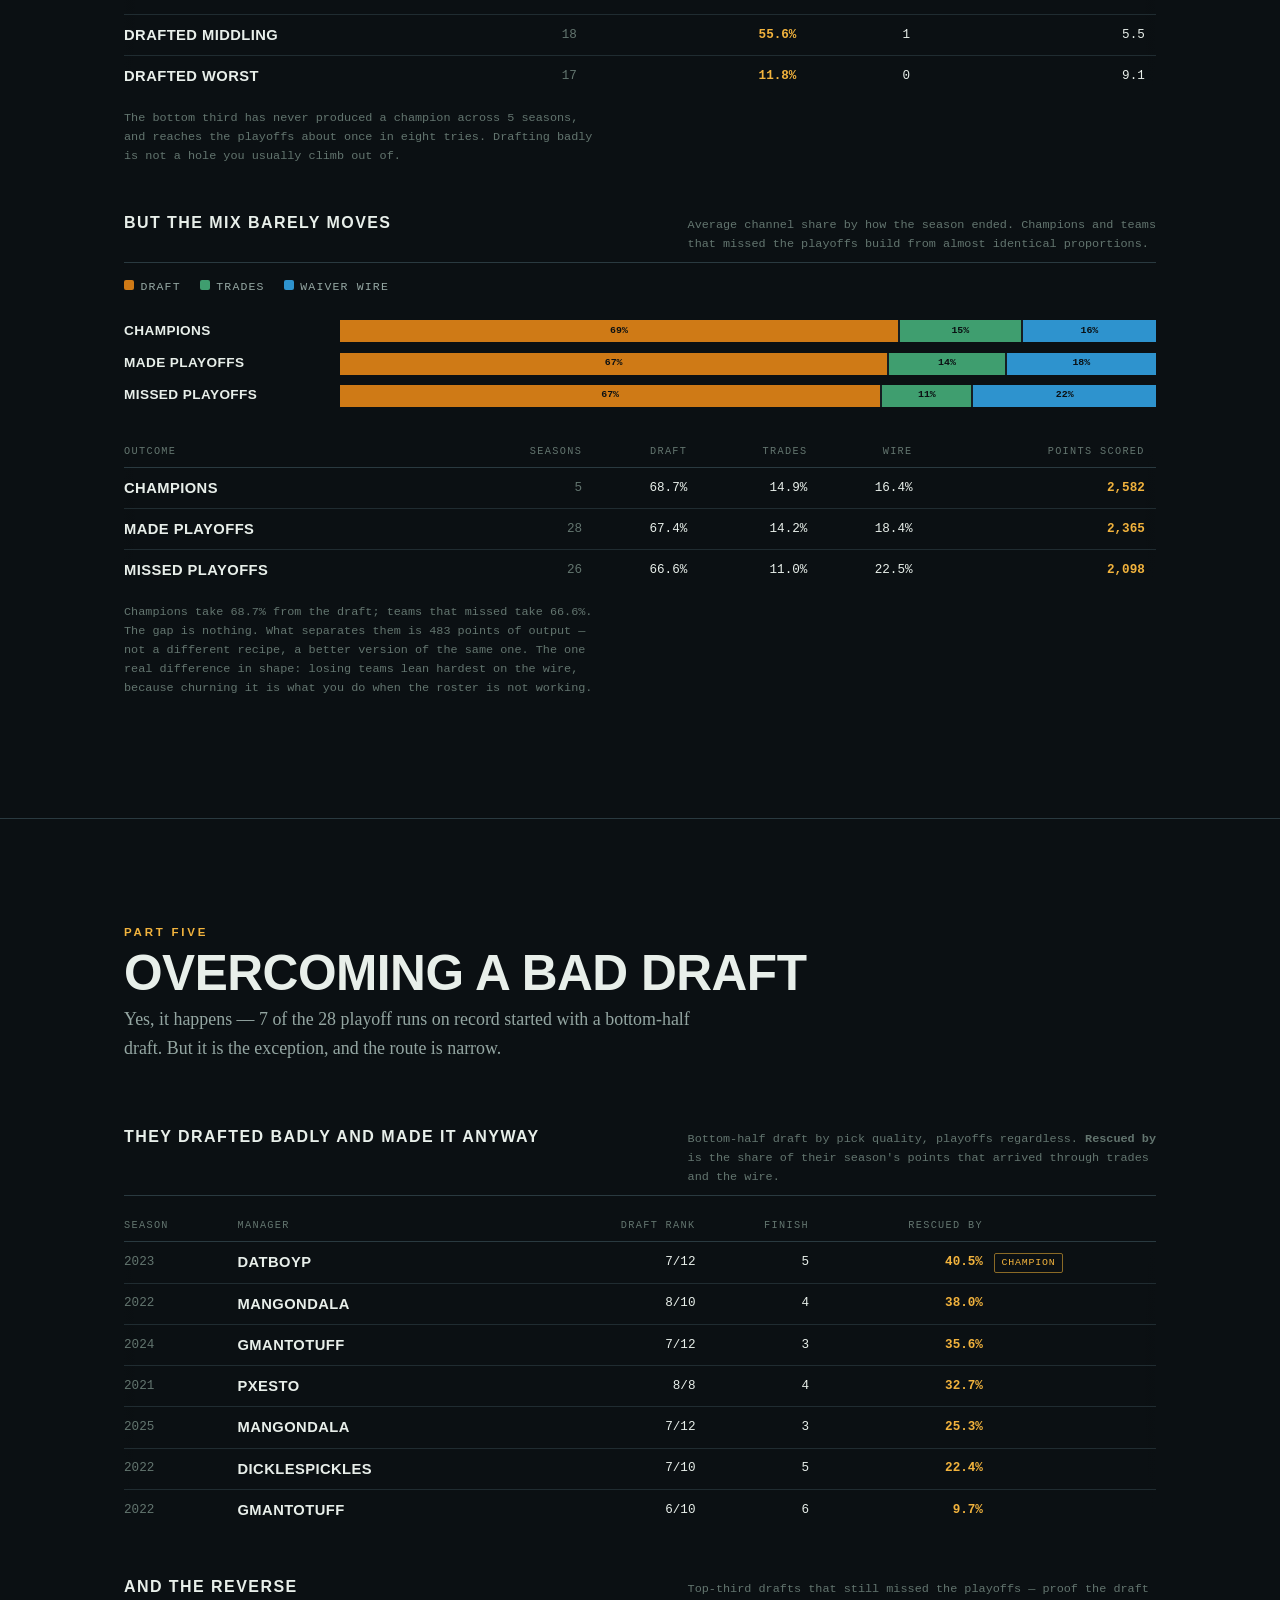
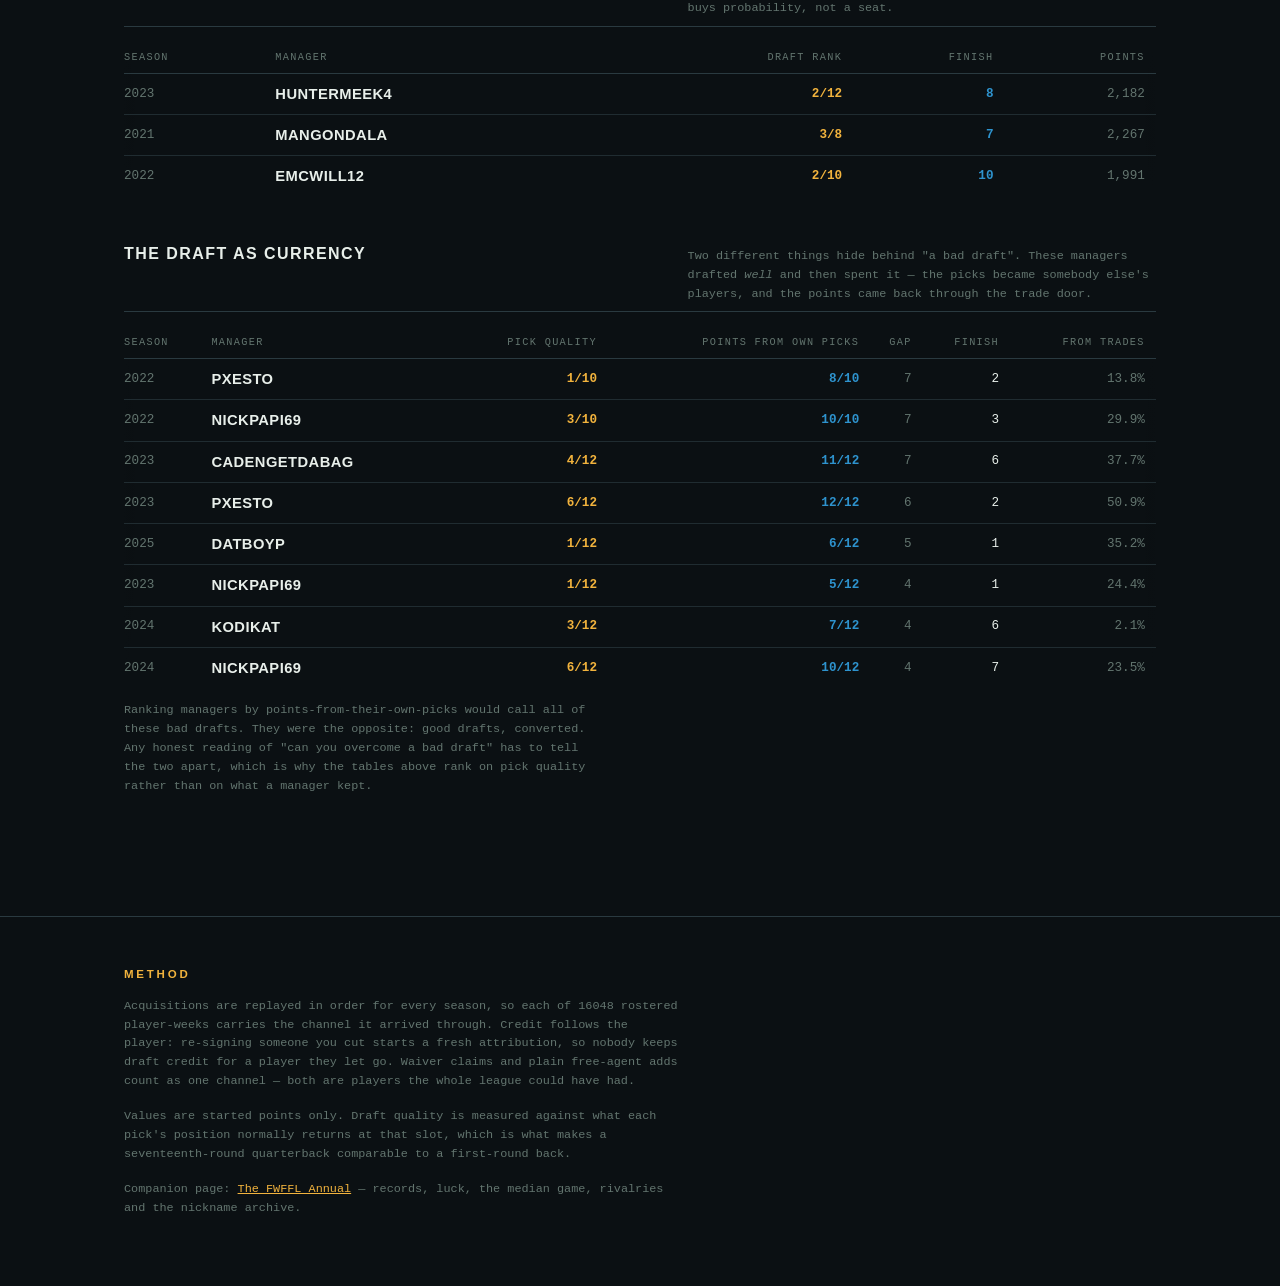
==== commit 38a09ccd: "Show every FAAB trade as a card, and fix a mislabelled deal Excluding cash sales from the deal cards" ====
--- a/docs/building/index.html
+++ b/docs/building/index.html
@@ -1779,93 +1779,233 @@
 
     <div class="block">
       <div class="block-head">
-        <h3>Cash Sales</h3>
-        <p class="note">Waiver budget is tradeable in this league, and
-          $910 of it has changed hands.
-          Where one side took only money, there is no points return to score — so
-          these sit outside the win-loss record rather than being counted as
-          losses for the seller.</p>
-      </div>
-      <div class="scroll">
-        <table class="sheet">
-          <thead>
-            <tr><th>When</th><th>Sent budget</th><th class="r">FAAB</th>
-              <th>Received it</th><th class="opt">For</th><th class="r">Points started</th></tr>
-          </thead>
-          <tbody>
-            <tr>
-              <td class="dim when">2025 wk1</td>
-              <td class="name">kodikat</td>
-              <td class="r big">$100</td>
-              <td class="name">datboyp</td>
-              <td class="dim opt">Rico Dowdle</td>
-              <td class="r">202.8</td>
-            </tr>
-            <tr>
-              <td class="dim when">2024 wk6</td>
-              <td class="name">GmanToTuff</td>
-              <td class="r big">$150</td>
-              <td class="name">datboyp</td>
-              <td class="dim opt">Isaiah Likely</td>
-              <td class="r">5.2</td>
-            </tr>
-            <tr>
-              <td class="dim when">2024 wk8</td>
-              <td class="name">GmanToTuff</td>
-              <td class="r big">$100</td>
-              <td class="name">Pxesto</td>
-              <td class="dim opt">Detroit Lions</td>
-              <td class="r">73.0</td>
-            </tr>
-            <tr>
-              <td class="dim when">2023 wk9</td>
-              <td class="name">GmanToTuff</td>
-              <td class="r big">$50</td>
-              <td class="name">Pxesto</td>
-              <td class="dim opt">Dalton Schultz</td>
-              <td class="r">42.5</td>
-            </tr>
-            <tr>
-              <td class="dim when">2022 wk1</td>
-              <td class="name">kodikat</td>
-              <td class="r big">$100</td>
-              <td class="name">Pxesto</td>
-              <td class="dim opt">Darrell Henderson</td>
-              <td class="r">40.2</td>
-            </tr>
-            <tr>
-              <td class="dim when">2023 wk6</td>
-              <td class="name">GmanToTuff</td>
-              <td class="r big">$60</td>
-              <td class="name">datboyp</td>
-              <td class="dim opt">D&#39;Onta Foreman</td>
-              <td class="r">39.6</td>
-            </tr>
-            <tr>
-              <td class="dim when">2022 wk9</td>
-              <td class="name">Nickpapi69</td>
-              <td class="r big">$100</td>
-              <td class="name">Pxesto</td>
-              <td class="dim opt">Deon Jackson</td>
-              <td class="r">7.8</td>
-            </tr>
-            <tr>
-              <td class="dim when">2022 wk9</td>
-              <td class="name">Mangondala</td>
-              <td class="r big">$250</td>
-              <td class="name">Pxesto</td>
-              <td class="dim opt">Isaiah Likely</td>
-              <td class="r">0.0</td>
-            </tr>
-          </tbody>
-        </table>
-      </div>
-      <p class="note" style="margin-top:0.8rem">
-        Read the last two columns together: the manager who paid the budget got
-        those players, and that is what they started afterwards. Pxesto has been
-        the league's dealer, taking
+        <h3>FAAB in Trades</h3>
+        <p class="note">Waiver budget is tradeable here, and
+          $910 of it has moved across
+          8 deals. Budget is shown but never priced into
+          points — turning it into scoring needs a claim that may never be made.
+          Where a side took <em>only</em> money there is no return to score, so
+          those sit outside the win-loss record instead of counting as losses for
+          the seller.</p>
+      </div>
+      <div class="cards">
+        <div class="trade">
+  <div class="trade-head">
+    <span>2022 · week 9 · $250 FAAB</span>
+    <span>cash sale</span>
+  </div>
+  <div class="trade-sides">
+    <div class="trade-side lost">
+      <div class="who">Pxesto</div>
+      <div class="total">0.0</div>
+      <ul>
+<li><b>$250 FAAB</b> <span class="dim">unscored</span></li>      </ul>
+    </div>
+    <div class="trade-side lost">
+      <div class="who">Mangondala</div>
+      <div class="total">0.0</div>
+      <ul>
+        <li><b>Isaiah Likely</b> <span>0.0</span></li>
+<li class="dim"><b>−$250 FAAB</b> <span>sent</span></li>      </ul>
+    </div>
+  </div>
+  <div class="verdict">
+    One side took only waiver budget, so there is nothing to score it against —
+    a cash sale, kept out of the win-loss record.
+  </div>
+</div>
+
+        <div class="trade">
+  <div class="trade-head">
+    <span>2024 · week 6 · $150 FAAB</span>
+    <span>won by 156.9 pts</span>
+  </div>
+  <div class="trade-sides">
+    <div class="trade-side won">
+      <div class="who">datboyp</div>
+      <div class="total">162.1</div>
+      <ul>
+        <li><b>Mark Andrews</b> <span>162.1</span></li>
+<li><b>$150 FAAB</b> <span class="dim">unscored</span></li>      </ul>
+    </div>
+    <div class="trade-side lost">
+      <div class="who">GmanToTuff</div>
+      <div class="total">5.2</div>
+      <ul>
+        <li><b>Isaiah Likely</b> <span>5.2</span></li>
+<li class="dim"><b>−$150 FAAB</b> <span>sent</span></li>      </ul>
+    </div>
+  </div>
+  <div class="verdict">
+    Points the acquired players <em>started</em> for their new team. Weeks spent
+    on the bench count for nothing.
+  </div>
+</div>
+
+        <div class="trade">
+  <div class="trade-head">
+    <span>2025 · week 1 · $100 FAAB</span>
+    <span>cash sale</span>
+  </div>
+  <div class="trade-sides">
+    <div class="trade-side lost">
+      <div class="who">kodikat</div>
+      <div class="total">202.8</div>
+      <ul>
+        <li><b>Rico Dowdle</b> <span>202.8</span></li>
+<li class="dim"><b>−$100 FAAB</b> <span>sent</span></li>      </ul>
+    </div>
+    <div class="trade-side lost">
+      <div class="who">datboyp</div>
+      <div class="total">0.0</div>
+      <ul>
+<li><b>$100 FAAB</b> <span class="dim">unscored</span></li>      </ul>
+    </div>
+  </div>
+  <div class="verdict">
+    One side took only waiver budget, so there is nothing to score it against —
+    a cash sale, kept out of the win-loss record.
+  </div>
+</div>
+
+        <div class="trade">
+  <div class="trade-head">
+    <span>2024 · week 8 · $100 FAAB</span>
+    <span>cash sale</span>
+  </div>
+  <div class="trade-sides">
+    <div class="trade-side lost">
+      <div class="who">GmanToTuff</div>
+      <div class="total">73.0</div>
+      <ul>
+        <li><b>Detroit Lions</b> <span>73.0</span></li>
+<li class="dim"><b>−$100 FAAB</b> <span>sent</span></li>      </ul>
+    </div>
+    <div class="trade-side lost">
+      <div class="who">Pxesto</div>
+      <div class="total">0.0</div>
+      <ul>
+<li><b>$100 FAAB</b> <span class="dim">unscored</span></li>      </ul>
+    </div>
+  </div>
+  <div class="verdict">
+    One side took only waiver budget, so there is nothing to score it against —
+    a cash sale, kept out of the win-loss record.
+  </div>
+</div>
+
+        <div class="trade">
+  <div class="trade-head">
+    <span>2022 · week 1 · $100 FAAB</span>
+    <span>cash sale</span>
+  </div>
+  <div class="trade-sides">
+    <div class="trade-side lost">
+      <div class="who">kodikat</div>
+      <div class="total">40.2</div>
+      <ul>
+        <li><b>Darrell Henderson</b> <span>40.2</span></li>
+<li class="dim"><b>−$100 FAAB</b> <span>sent</span></li>      </ul>
+    </div>
+    <div class="trade-side lost">
+      <div class="who">Pxesto</div>
+      <div class="total">0.0</div>
+      <ul>
+<li><b>$100 FAAB</b> <span class="dim">unscored</span></li>      </ul>
+    </div>
+  </div>
+  <div class="verdict">
+    One side took only waiver budget, so there is nothing to score it against —
+    a cash sale, kept out of the win-loss record.
+  </div>
+</div>
+
+        <div class="trade">
+  <div class="trade-head">
+    <span>2022 · week 9 · $100 FAAB</span>
+    <span>cash sale</span>
+  </div>
+  <div class="trade-sides">
+    <div class="trade-side lost">
+      <div class="who">Nickpapi69</div>
+      <div class="total">7.8</div>
+      <ul>
+        <li><b>Deon Jackson</b> <span>7.8</span></li>
+<li class="dim"><b>−$100 FAAB</b> <span>sent</span></li>      </ul>
+    </div>
+    <div class="trade-side lost">
+      <div class="who">Pxesto</div>
+      <div class="total">0.0</div>
+      <ul>
+<li><b>$100 FAAB</b> <span class="dim">unscored</span></li>      </ul>
+    </div>
+  </div>
+  <div class="verdict">
+    One side took only waiver budget, so there is nothing to score it against —
+    a cash sale, kept out of the win-loss record.
+  </div>
+</div>
+
+        <div class="trade">
+  <div class="trade-head">
+    <span>2023 · week 6 · $60 FAAB</span>
+    <span>cash sale</span>
+  </div>
+  <div class="trade-sides">
+    <div class="trade-side lost">
+      <div class="who">GmanToTuff</div>
+      <div class="total">39.6</div>
+      <ul>
+        <li><b>D&#39;Onta Foreman</b> <span>39.6</span></li>
+<li class="dim"><b>−$60 FAAB</b> <span>sent</span></li>      </ul>
+    </div>
+    <div class="trade-side lost">
+      <div class="who">datboyp</div>
+      <div class="total">0.0</div>
+      <ul>
+<li><b>$60 FAAB</b> <span class="dim">unscored</span></li>      </ul>
+    </div>
+  </div>
+  <div class="verdict">
+    One side took only waiver budget, so there is nothing to score it against —
+    a cash sale, kept out of the win-loss record.
+  </div>
+</div>
+
+        <div class="trade">
+  <div class="trade-head">
+    <span>2023 · week 9 · $50 FAAB</span>
+    <span>cash sale</span>
+  </div>
+  <div class="trade-sides">
+    <div class="trade-side lost">
+      <div class="who">GmanToTuff</div>
+      <div class="total">42.5</div>
+      <ul>
+        <li><b>Dalton Schultz</b> <span>42.5</span></li>
+<li class="dim"><b>−$50 FAAB</b> <span>sent</span></li>      </ul>
+    </div>
+    <div class="trade-side lost">
+      <div class="who">Pxesto</div>
+      <div class="total">0.0</div>
+      <ul>
+<li><b>$50 FAAB</b> <span class="dim">unscored</span></li>      </ul>
+    </div>
+  </div>
+  <div class="verdict">
+    One side took only waiver budget, so there is nothing to score it against —
+    a cash sale, kept out of the win-loss record.
+  </div>
+</div>
+
+      </div>
+      <p class="note" style="margin-top:1rem">
+        Pxesto has been the league's dealer, taking
         $600
-        in budget across his cash sales.
+        in budget across five cash sales. The one deal here that was not a cash
+        sale is the harshest of the lot: GmanToTuff sent Mark Andrews
+        <em>and</em> $150 for Isaiah Likely, and lost it by
+        156.9 points.
       </p>
     </div>
 
